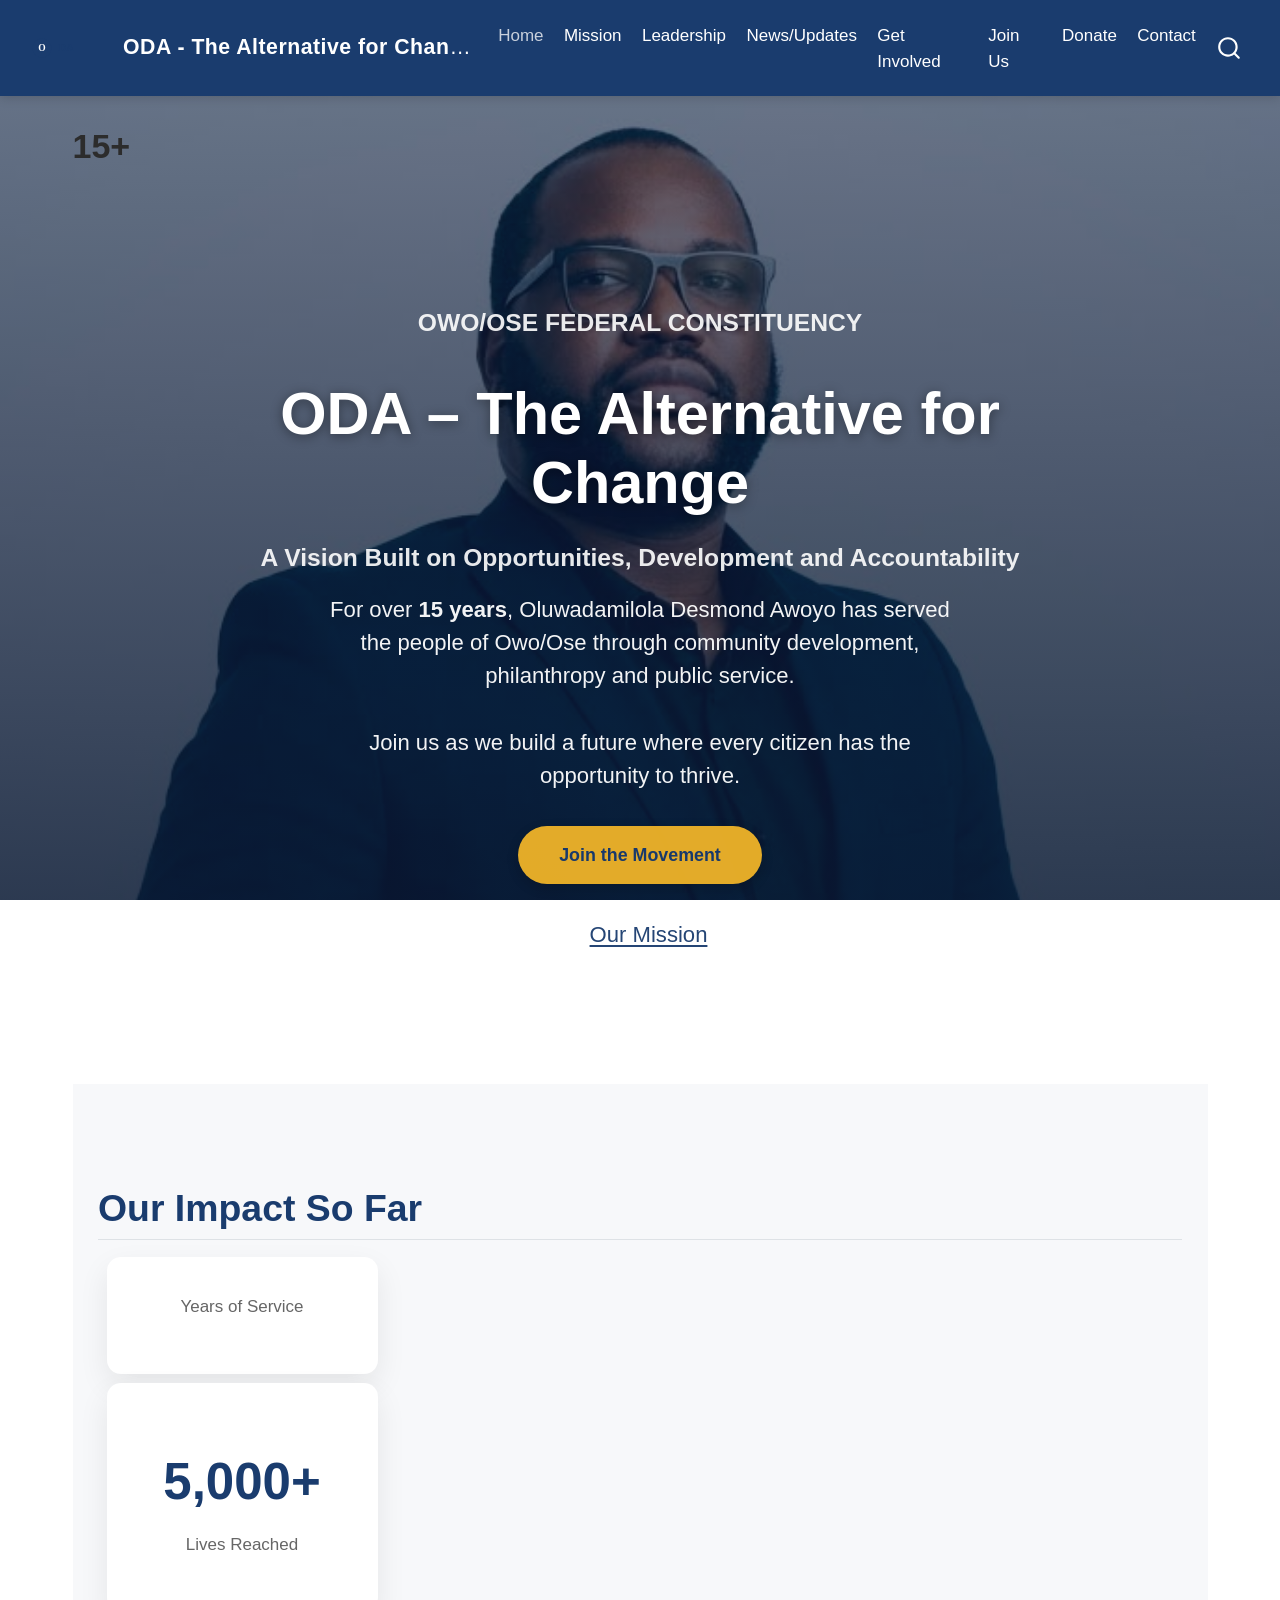
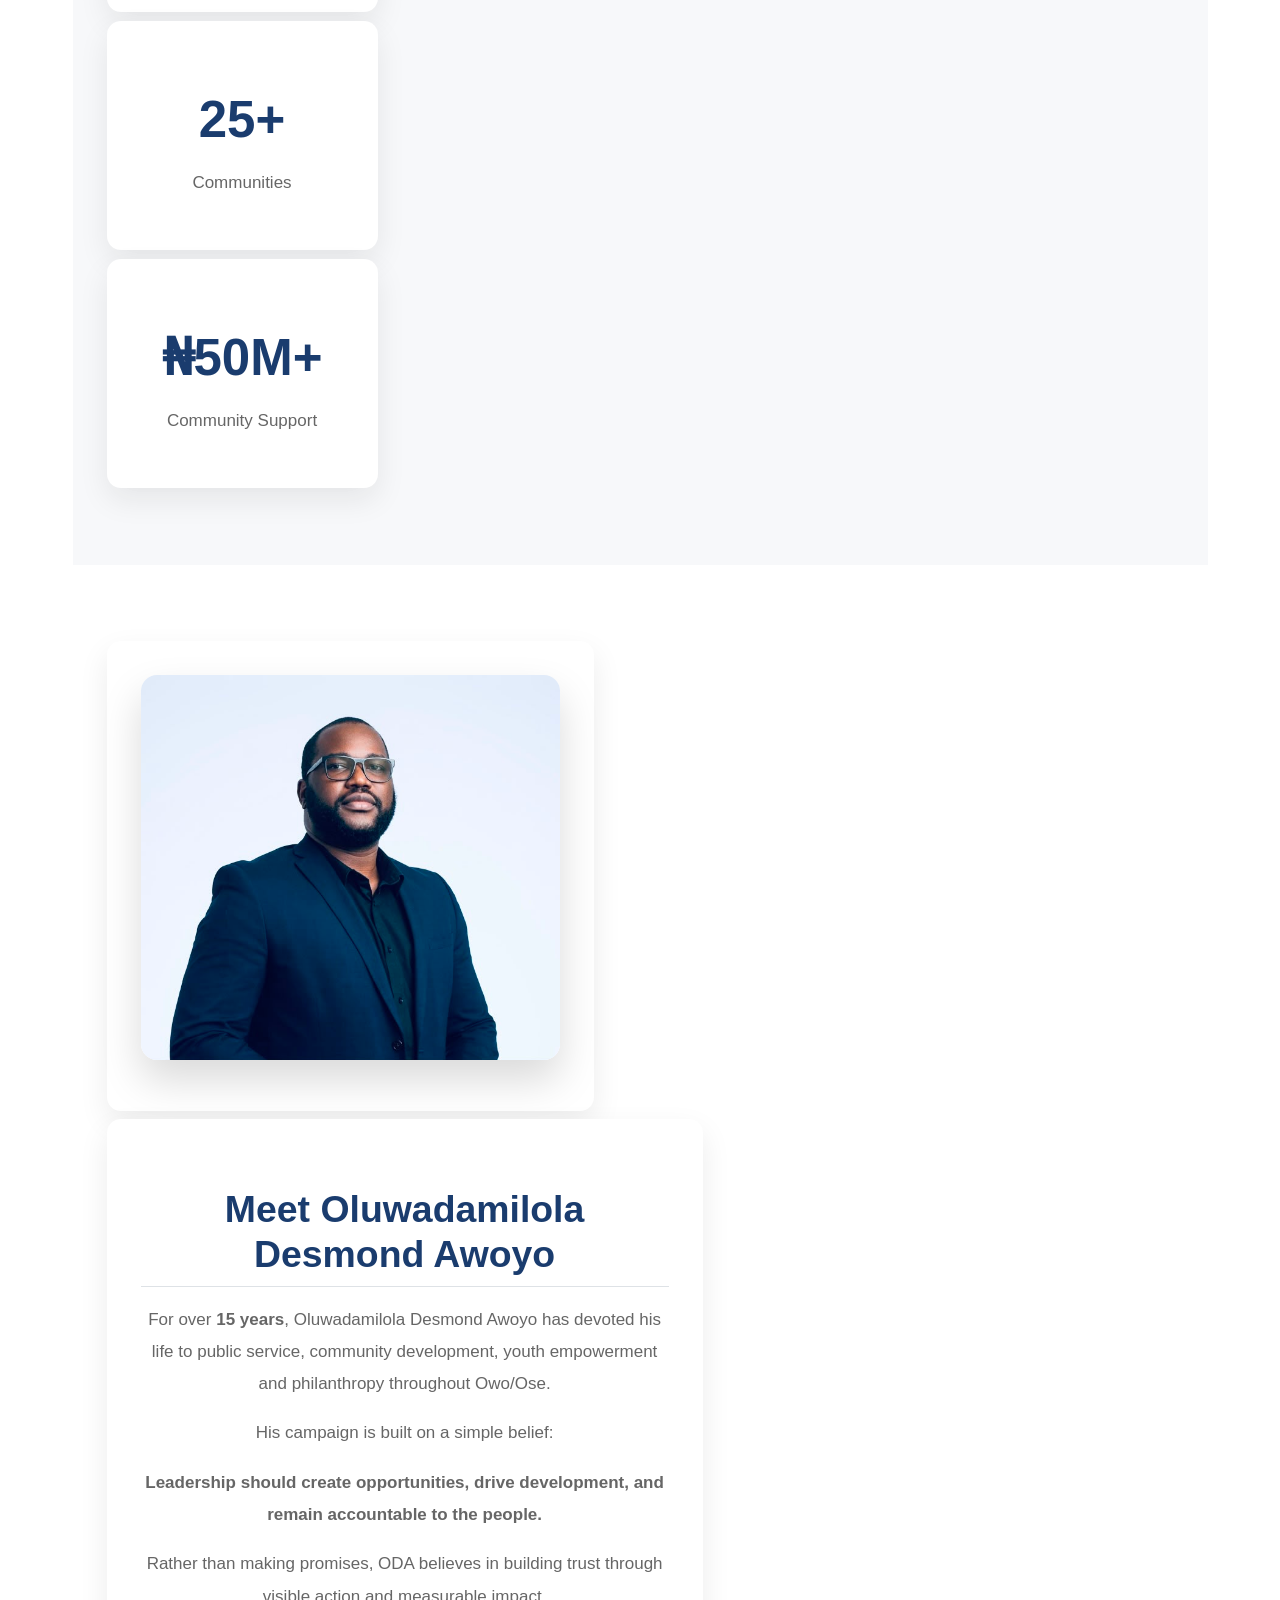
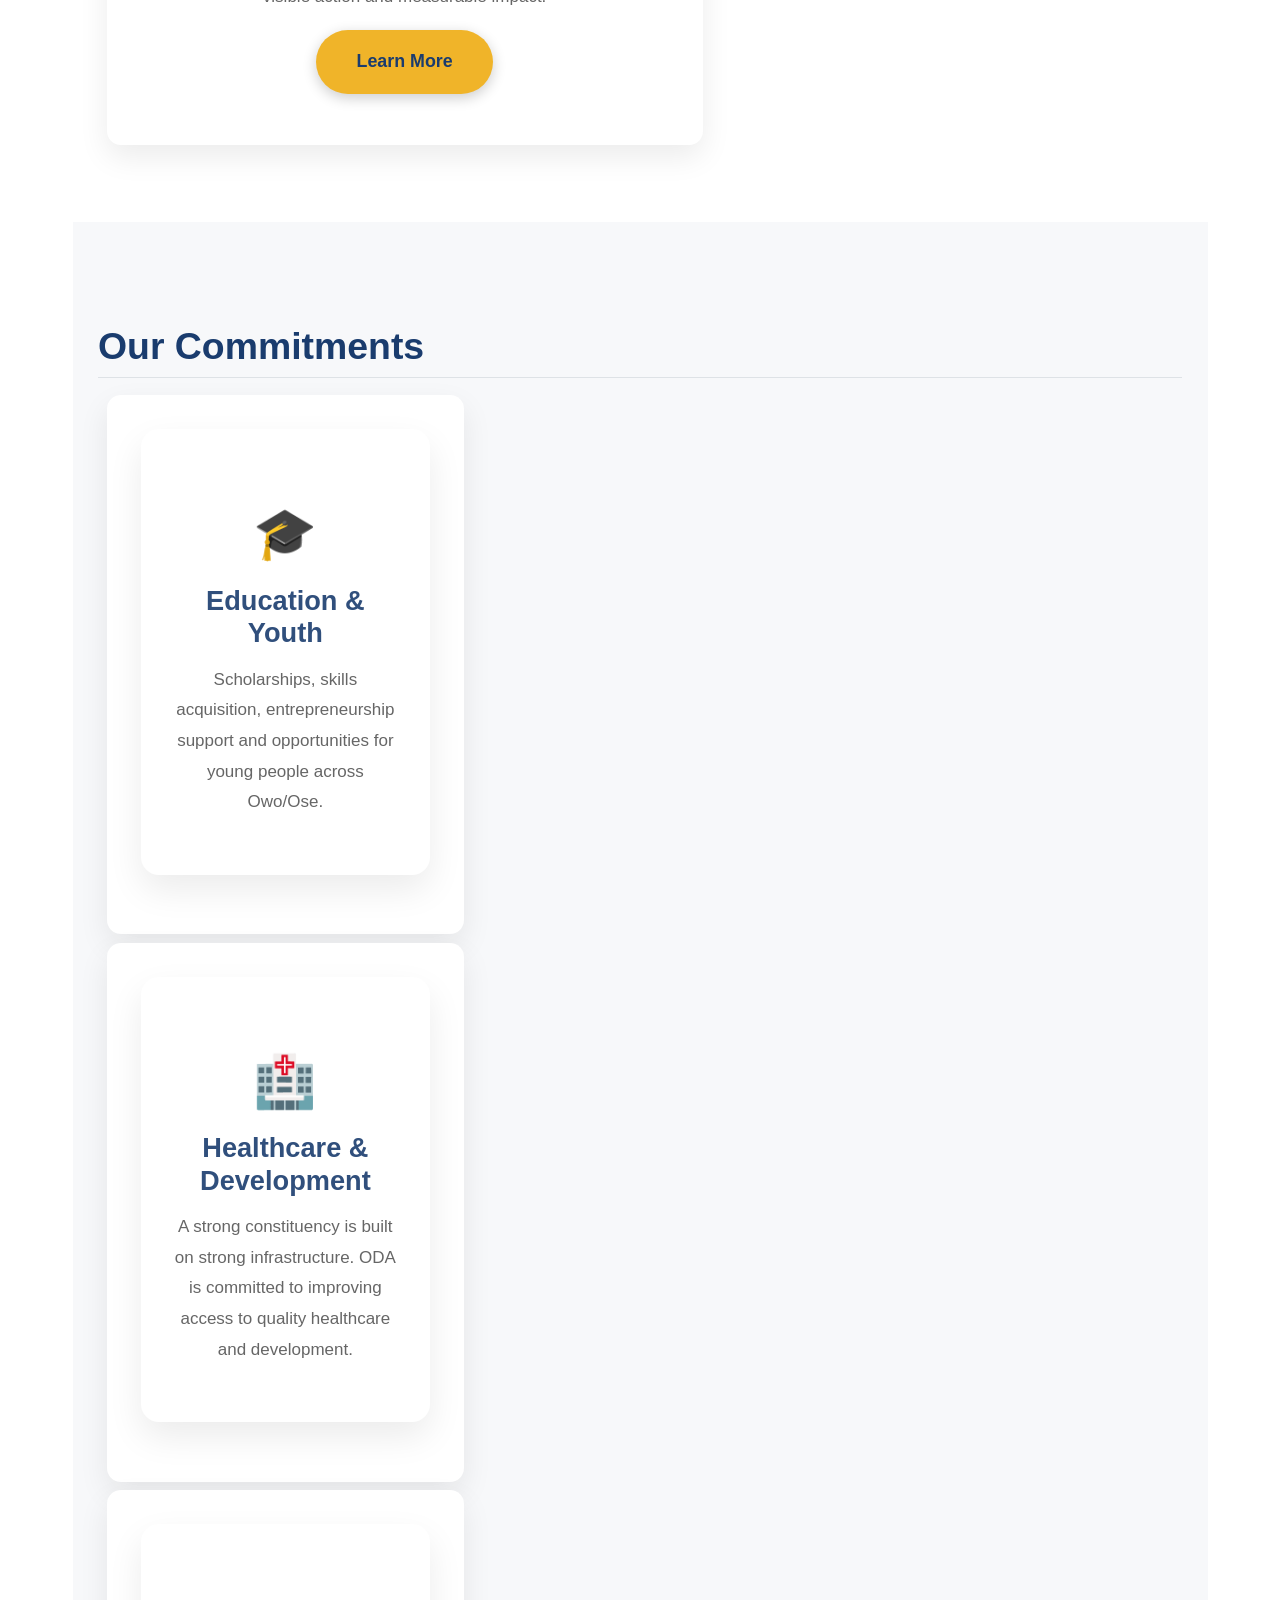
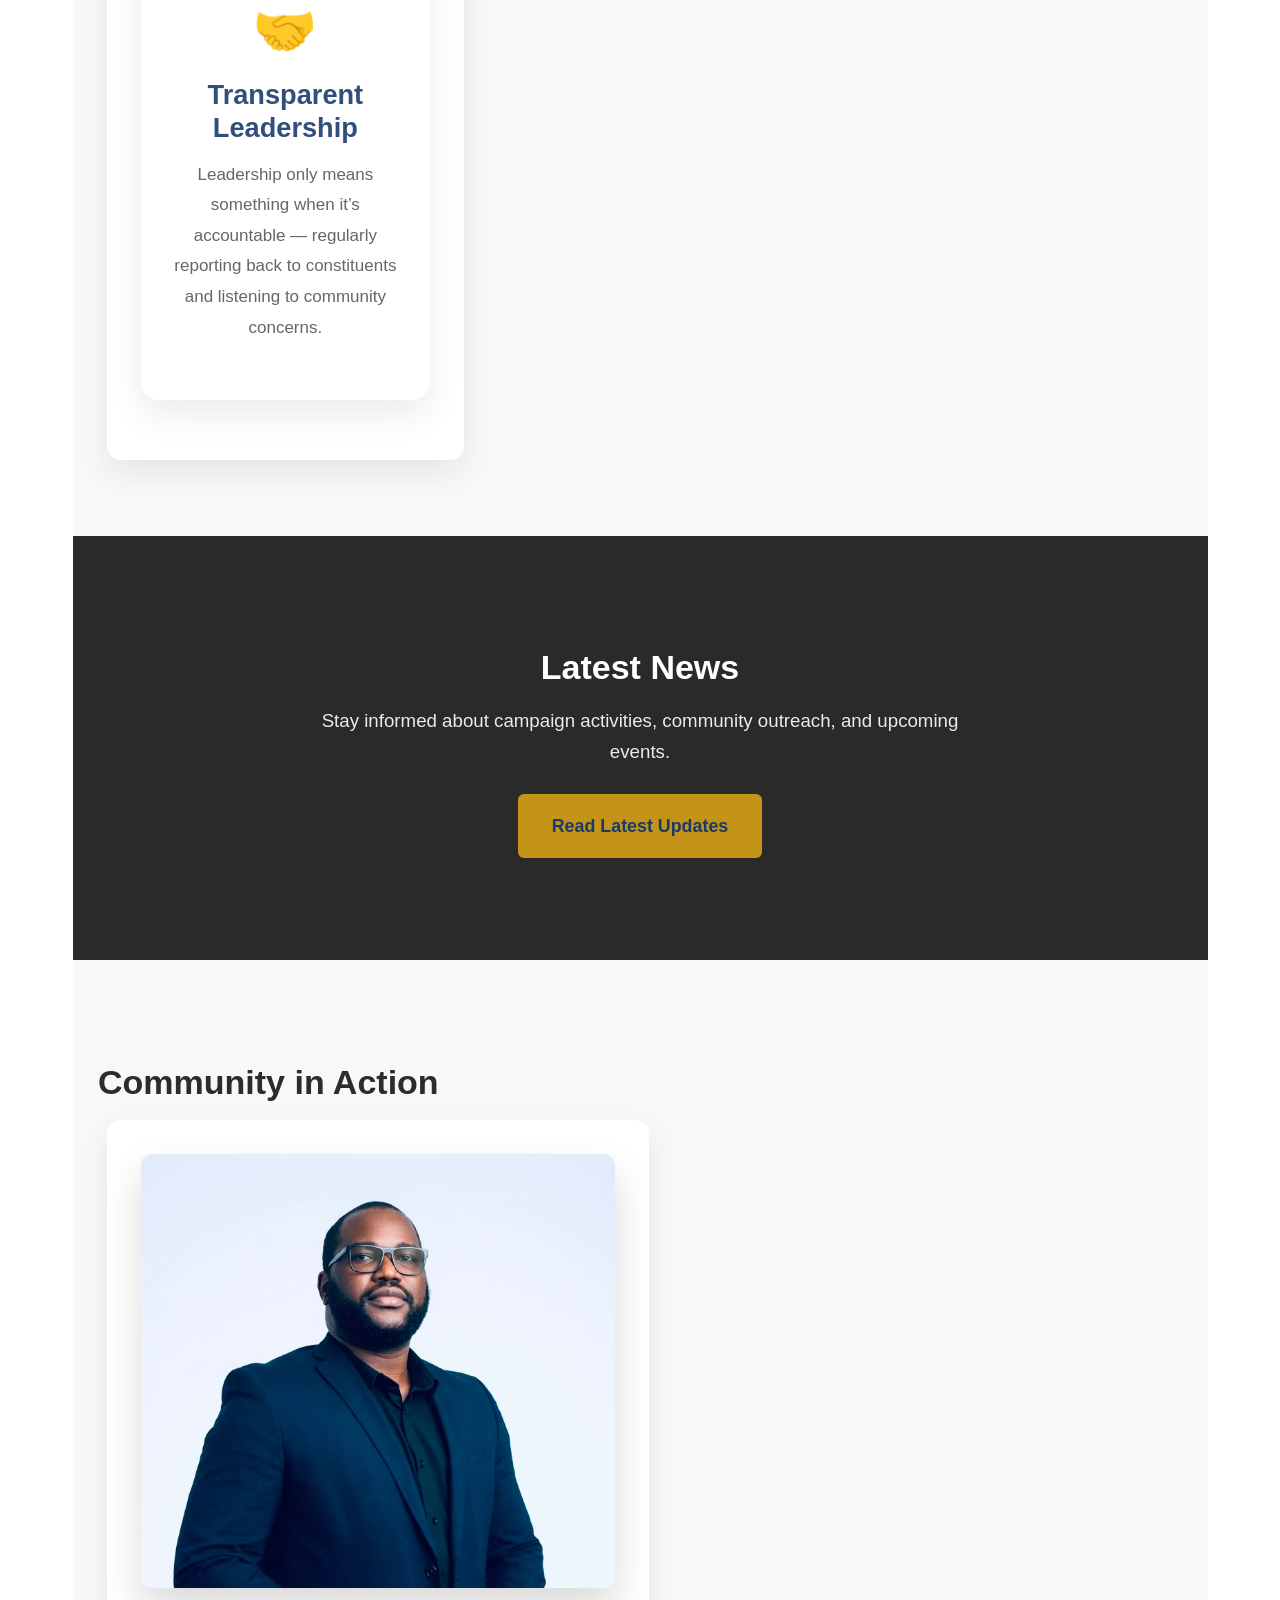
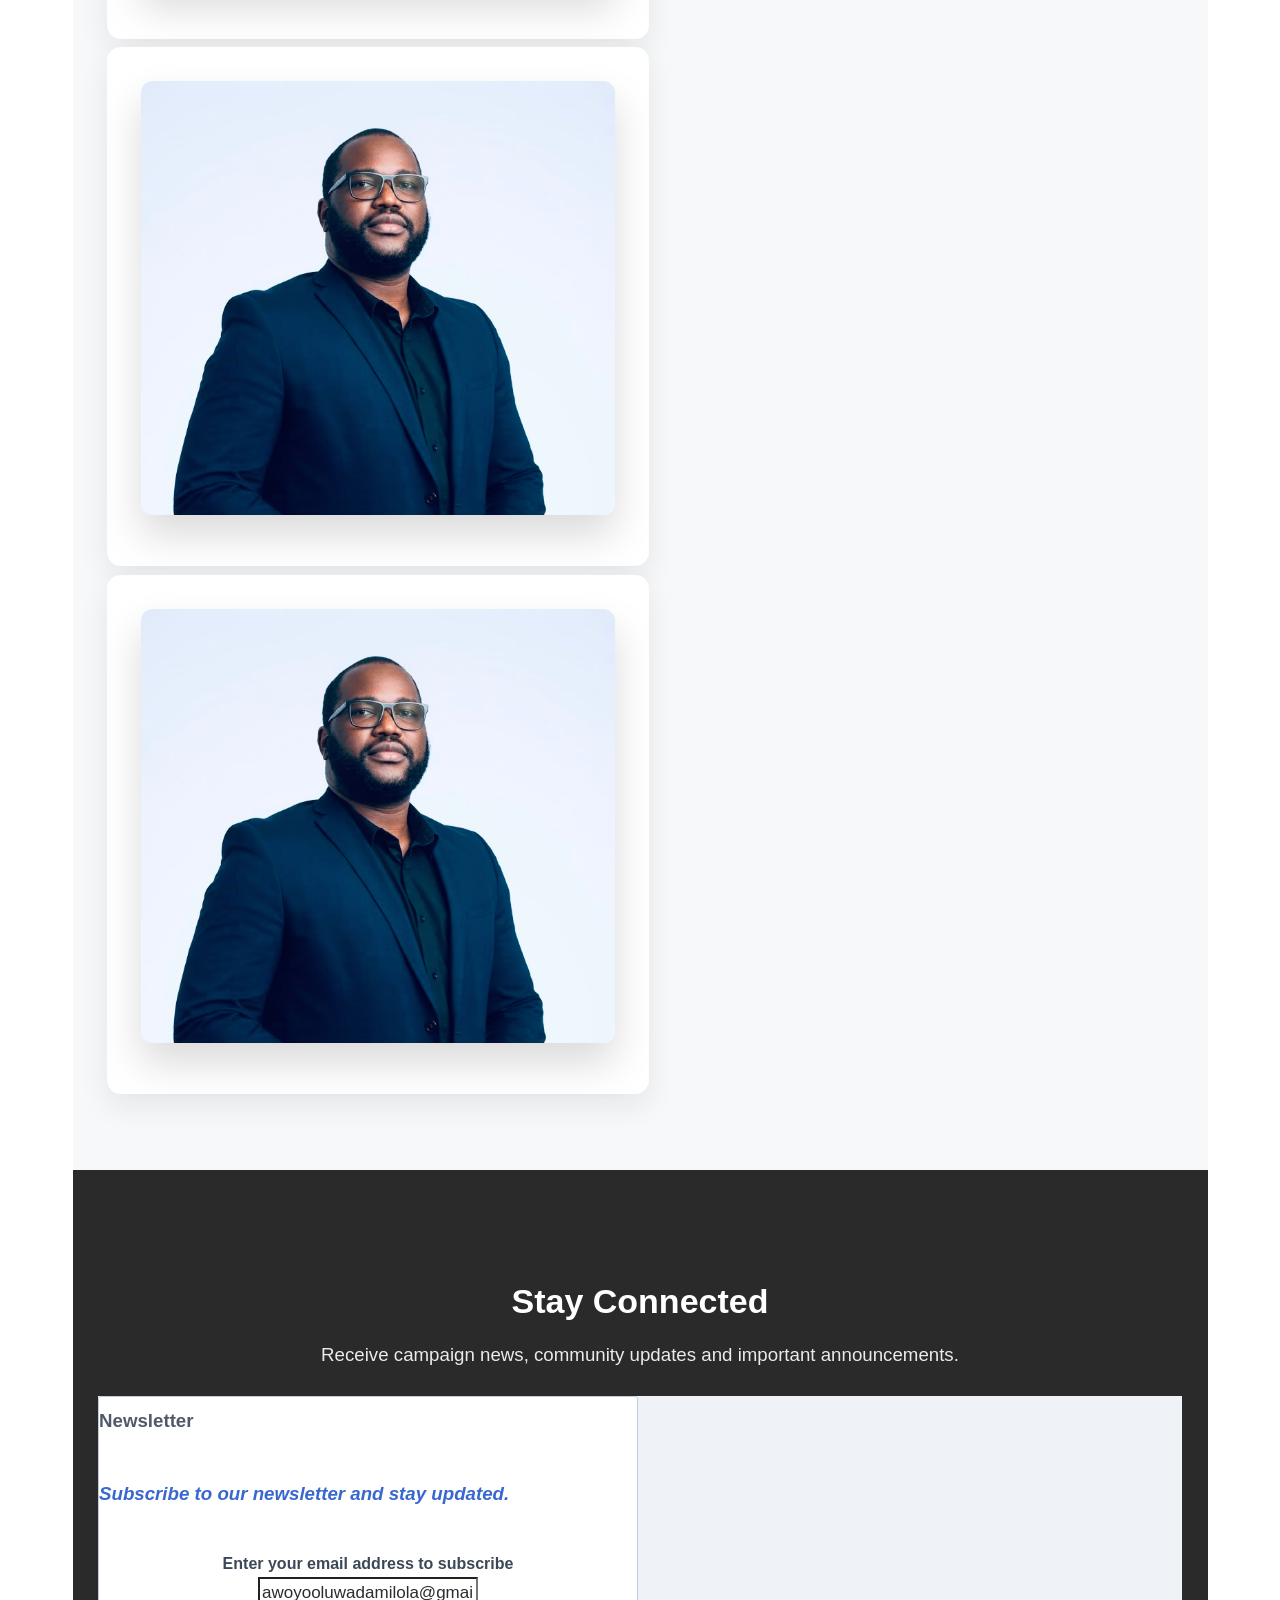
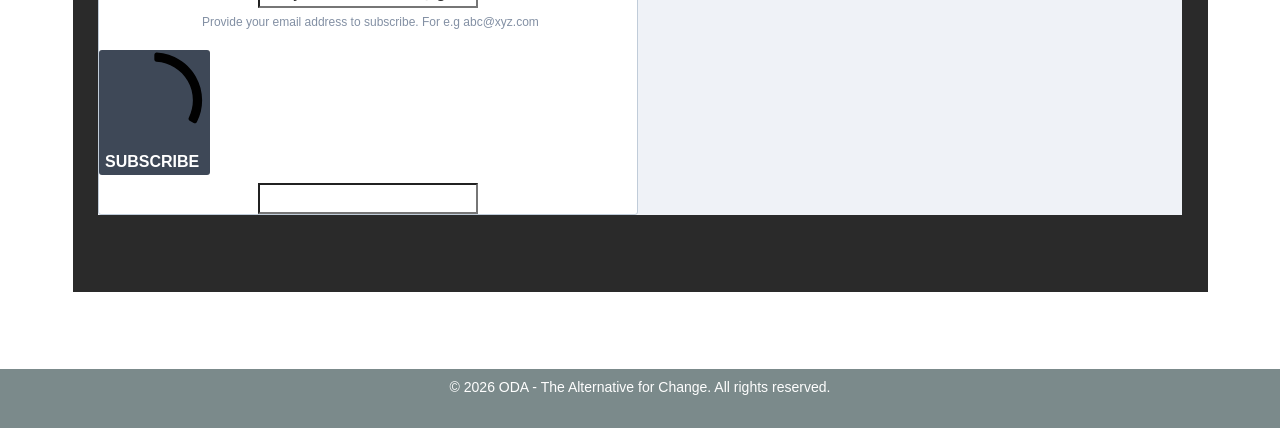
==== docs/index.html @ 10f23da9 "Add full-page background image" ====
<!DOCTYPE html>
<html xmlns="http://www.w3.org/1999/xhtml" lang="en" xml:lang="en"><head>

<meta charset="utf-8">
<meta name="generator" content="quarto-1.10.18">

<meta name="viewport" content="width=device-width, initial-scale=1.0, user-scalable=yes">


<title>ODA - The Alternative for Change</title>
<style>
/* Default styles provided by pandoc.
** See https://pandoc.org/MANUAL.html#variables-for-html for config info.
*/
span.smallcaps{font-variant: small-caps;}
div.columns{display: flex; gap: 1.5em;}
div.column{flex: auto;}
@media screen {
div.columns{gap: min(4vw, 1.5em);}
div.column{overflow-x: auto;}
}
div.hanging-indent{margin-left: 1.5em; text-indent: -1.5em;}
ul.task-list{list-style: none;}
ul.task-list li input[type="checkbox"] {
  width: 0.8em;
  margin: 0 0.8em 0.2em -1em; /* quarto-specific, see https://github.com/quarto-dev/quarto-cli/issues/4556 */ 
  vertical-align: middle;
}
</style>


<script src="site_libs/quarto-nav/quarto-nav.js"></script>
<script src="site_libs/quarto-nav/headroom.min.js"></script>
<script src="site_libs/clipboard/clipboard.min.js"></script>
<script src="site_libs/quarto-search/autocomplete.umd.js"></script>
<script src="site_libs/quarto-search/fuse.min.js"></script>
<script src="site_libs/quarto-search/quarto-search.js"></script>
<meta name="quarto:offset" content="./">
<link href="./images/logo.svg" rel="icon" type="image/svg+xml">
<script src="site_libs/quarto-html/quarto.js" type="module"></script>
<script src="site_libs/quarto-html/tabsets/tabsets.js" type="module"></script>
<script src="site_libs/quarto-html/popper.min.js"></script>
<script src="site_libs/quarto-html/tippy.umd.min.js"></script>
<link href="site_libs/quarto-html/tippy.css" rel="stylesheet">
<link href="site_libs/quarto-html/quarto-syntax-highlighting-64a204ab8560d761af7679ceaba22944.css" rel="stylesheet" id="quarto-text-highlighting-styles">
<script src="site_libs/bootstrap/bootstrap.min.js"></script>
<link href="site_libs/bootstrap/bootstrap-icons.css" rel="stylesheet">
<link href="site_libs/bootstrap/bootstrap-da5ed370941d795108ef28ba16bc10e7.min.css" rel="stylesheet" append-hash="true" id="quarto-bootstrap" data-mode="light">
<script id="quarto-search-options" type="application/json">{
  "location": "navbar",
  "copy-button": false,
  "collapse-after": 3,
  "panel-placement": "end",
  "type": "overlay",
  "limit": 50,
  "keyboard-shortcut": [
    "f",
    "/",
    "s"
  ],
  "show-item-context": false,
  "language": {
    "search-no-results-text": "No results",
    "search-matching-documents-text": "matching documents",
    "search-copy-link-title": "Copy link to search",
    "search-hide-matches-text": "Hide additional matches",
    "search-more-match-text": "more match in this document",
    "search-more-matches-text": "more matches in this document",
    "search-clear-button-title": "Clear",
    "search-text-placeholder": "",
    "search-detached-cancel-button-title": "Cancel",
    "search-submit-button-title": "Submit",
    "search-label": "Search"
  }
}</script>


<link rel="stylesheet" href="styles.css">
</head>

<body class="nav-fixed quarto-light">

<div id="quarto-search-results"></div>
  <header id="quarto-header" class="headroom fixed-top">
    <nav class="navbar navbar-expand-lg " data-bs-theme="dark">
      <div class="navbar-container container-fluid">
      <div class="navbar-brand-container mx-auto">
    <a href="./index.html" class="navbar-brand navbar-brand-logo">
    <img src="./images/logo.svg" alt="" class="navbar-logo light-content">
    <img src="./images/logo.svg" alt="" class="navbar-logo dark-content">
    </a>
    <a class="navbar-brand" href="./index.html">
    <span class="navbar-title">ODA - The Alternative for Change</span>
    </a>
  </div>
            <div id="quarto-search" class="" title="Search"></div>
          <button class="navbar-toggler" type="button" data-bs-toggle="collapse" data-bs-target="#navbarCollapse" aria-controls="navbarCollapse" role="menu" aria-expanded="false" aria-label="Toggle navigation" onclick="if (window.quartoToggleHeadroom) { window.quartoToggleHeadroom(); }">
  <span class="navbar-toggler-icon"></span>
</button>
          <div class="collapse navbar-collapse" id="navbarCollapse">
            <ul class="navbar-nav navbar-nav-scroll me-auto">
  <li class="nav-item">
    <a class="nav-link active" href="./index.html" aria-current="page"> 
<span class="menu-text">Home</span></a>
  </li>  
  <li class="nav-item">
    <a class="nav-link" href="./mission.html"> 
<span class="menu-text">Mission</span></a>
  </li>  
  <li class="nav-item">
    <a class="nav-link" href="./leadership.html"> 
<span class="menu-text">Leadership</span></a>
  </li>  
  <li class="nav-item">
    <a class="nav-link" href="./news.html"> 
<span class="menu-text">News/Updates</span></a>
  </li>  
  <li class="nav-item">
    <a class="nav-link" href="./get-involved.html"> 
<span class="menu-text">Get Involved</span></a>
  </li>  
  <li class="nav-item">
    <a class="nav-link" href="./join.html"> 
<span class="menu-text">Join Us</span></a>
  </li>  
  <li class="nav-item">
    <a class="nav-link" href="./donate.html"> 
<span class="menu-text">Donate</span></a>
  </li>  
  <li class="nav-item">
    <a class="nav-link" href="./contact.html"> 
<span class="menu-text">Contact</span></a>
  </li>  
</ul>
          </div> <!-- /navcollapse -->
            <div class="quarto-navbar-tools">
</div>
      </div> <!-- /container-fluid -->
    </nav>
</header>
<!-- content -->
<div id="quarto-content" class="quarto-container page-columns page-rows-contents page-layout-full page-navbar">
<!-- sidebar -->
<!-- margin-sidebar -->
    
<!-- main -->
<main class="content column-page" id="quarto-document-content"><header id="title-block-header" class="quarto-title-block"><h1 class="title display-7">15+</h1></header>




<div class="page-bg">
<div class="hero-section">
<section id="owoose-federal-constituency" class="level3">
<h3 data-anchor-id="owoose-federal-constituency">OWO/OSE FEDERAL CONSTITUENCY</h3>
</section>
<section id="oda-the-alternative-for-change" class="level1">
<h1>ODA – The Alternative for Change</h1>
<section id="a-vision-built-on-opportunities-development-and-accountability" class="level3">
<h3 data-anchor-id="a-vision-built-on-opportunities-development-and-accountability">A Vision Built on Opportunities, Development and Accountability</h3>
<p>For over <strong>15 years</strong>, Oluwadamilola Desmond Awoyo has served the people of Owo/Ose through community development, philanthropy and public service.</p>
<p>Join us as we build a future where every citizen has the opportunity to thrive.</p>
<p><a href="./join.html" class="btn-primary-custom">Join the Movement</a></p>
<p><a href="./mission.html" class="btn-outline-light ms-3">Our Mission</a></p>
</section>
</section>
</div>
<div class="section-block">
<section id="our-impact-so-far" class="level2">
<h2 data-anchor-id="our-impact-so-far">Our Impact So Far</h2>
</section>
<div class="columns">
<div class="column" style="width:25%;">
<section id="section" class="level1" onclick="document.getElementById('modalYears').style.display='flex'" style="cursor:pointer;">

<p>Years of Service</p>
</section>
</div><div class="column" style="width:25%;">
<section id="section-1" class="level1" onclick="document.getElementById('modalLives').style.display='flex'" style="cursor:pointer;">
<h1>5,000+</h1>
<p>Lives Reached</p>
</section>
</div><div class="column" style="width:25%;">
<section id="section-2" class="level1" onclick="document.getElementById('modalCommunities').style.display='flex'" style="cursor:pointer;">
<h1>25+</h1>
<p>Communities</p>
</section>
</div><div class="column" style="width:25%;">
<section id="m" class="level1" onclick="document.getElementById('modalSupport').style.display='flex'" style="cursor:pointer;">
<h1>₦50M+</h1>
<p>Community Support</p>
</section>
</div>
</div>
</div>
<div class="section-block">
<div class="columns">
<div class="column" style="width:45%;">
<p><img src="images/founder.jpg.jpeg" class="img-fluid" style="width:100%; border-radius:16px;"></p>
</div><div class="column" style="width:55%;">
<section id="meet-oluwadamilola-desmond-awoyo" class="level2">
<h2 data-anchor-id="meet-oluwadamilola-desmond-awoyo">Meet Oluwadamilola Desmond Awoyo</h2>
<p>For over <strong>15 years</strong>, Oluwadamilola Desmond Awoyo has devoted his life to public service, community development, youth empowerment and philanthropy throughout Owo/Ose.</p>
<p>His campaign is built on a simple belief:</p>
<p><strong>Leadership should create opportunities, drive development, and remain accountable to the people.</strong></p>
<p>Rather than making promises, ODA believes in building trust through visible action and measurable impact.</p>
<p><a href="./leadership.html" class="btn-primary-custom">Learn More</a></p>
</section>
</div>
</div>
</div>
<div class="section-block">
<section id="our-commitments" class="level2">
<h2 data-anchor-id="our-commitments">Our Commitments</h2>
</section>
<div class="columns">
<div class="column" style="width:33%;">
<div class="card-custom">
<section id="section-3" class="level1" onclick="document.getElementById('modalEducation').style.display='flex'" style="cursor:pointer;">
<h1>🎓</h1>
<section id="education-youth" class="level3">
<h3 data-anchor-id="education-youth">Education &amp; Youth</h3>
<p>Scholarships, skills acquisition, entrepreneurship support and opportunities for young people across Owo/Ose.</p>
</section>
</section>
</div>
</div><div class="column" style="width:33%;">
<div class="card-custom">
<section id="section-4" class="level1" onclick="document.getElementById('modalHealthcare').style.display='flex'" style="cursor:pointer;">
<h1>🏥</h1>
<section id="healthcare-development" class="level3">
<h3 data-anchor-id="healthcare-development">Healthcare &amp; Development</h3>
<p>A strong constituency is built on strong infrastructure. ODA is committed to improving access to quality healthcare and development.</p>
</section>
</section>
</div>
</div><div class="column" style="width:33%;">
<div class="card-custom">
<section id="section-5" class="level1" onclick="document.getElementById('modalLeadership').style.display='flex'" style="cursor:pointer;">
<h1>🤝</h1>
<section id="transparent-leadership" class="level3">
<h3 data-anchor-id="transparent-leadership">Transparent Leadership</h3>
<p>Leadership only means something when it’s accountable — regularly reporting back to constituents and listening to community concerns.</p>
</section>
</section>
</div>
</div>
</div>
</div>
<section id="latest-news" class="level1 section-dark">
<h1>Latest News</h1>
<p>Stay informed about campaign activities, community outreach, and upcoming events.</p>
<p><a href="./news.html" class="btn-gold">Read Latest Updates</a></p>
</section>
<section id="community-in-action" class="level1 section-block">
<h1>Community in Action</h1>
<div class="columns">
<div class="column">
<p><img src="images/founder.jpg.jpeg" class="img-fluid" style="width:100%; border-radius:12px;"></p>
</div><div class="column">
<p><img src="images/founder.jpg.jpeg" class="img-fluid" style="width:100%; border-radius:12px;"></p>
</div><div class="column">
<p><img src="images/founder.jpg.jpeg" class="img-fluid" style="width:100%; border-radius:12px;"></p>
</div>
</div>
</section>
<section id="stay-connected" class="level1 section-dark">
<h1>Stay Connected</h1>
<p>Receive campaign news, community updates and important announcements.</p>
<style>
  @font-face {
    font-display: block;
    font-family: Roboto;
    src: url(https://assets.brevo.com/font/Roboto/Latin/normal/normal/7529907e9eaf8ebb5220c5f9850e3811.woff2) format("woff2"), url(https://assets.brevo.com/font/Roboto/Latin/normal/normal/25c678feafdc175a70922a116c9be3e7.woff) format("woff")
  }

  @font-face {
    font-display: fallback;
    font-family: Roboto;
    font-weight: 600;
    src: url(https://assets.brevo.com/font/Roboto/Latin/medium/normal/6e9caeeafb1f3491be3e32744bc30440.woff2) format("woff2"), url(https://assets.brevo.com/font/Roboto/Latin/medium/normal/71501f0d8d5aa95960f6475d5487d4c2.woff) format("woff")
  }

  @font-face {
    font-display: fallback;
    font-family: Roboto;
    font-weight: 700;
    src: url(https://assets.brevo.com/font/Roboto/Latin/bold/normal/3ef7cf158f310cf752d5ad08cd0e7e60.woff2) format("woff2"), url(https://assets.brevo.com/font/Roboto/Latin/bold/normal/ece3a1d82f18b60bcce0211725c476aa.woff) format("woff")
  }

  :where(.sib-form-message-panel) {
    display: none;
  }

  :where(.sib-form-message-panel .sib-notification__icon) {
    width: 20px;
    height: 20px;
  }

  #sib-container input:-ms-input-placeholder {
    font-family: Helvetica, sans-serif;
    text-align: left;
    color: #c0ccda;
  }

  #sib-container input::placeholder {
    font-family: Helvetica, sans-serif;
    text-align: left;
    color: #c0ccda;
  }

  #sib-container textarea::placeholder {
    font-family: Helvetica, sans-serif;
    text-align: left;
    color: #c0ccda;
  }

  #sib-container a {
    text-decoration: underline;
    color: #2BB2FC;
  }
</style>
<link rel="stylesheet" href="https://sibforms.com/forms/end-form/build/sib-styles.css">

<div class="sib-form">
  <div class="sib-form" style="text-align: center; background-color: #EFF2F7;">
    <div id="sib-form-container" class="sib-form-container">
      <div id="error-message" class="sib-form-message-panel" style="font-family:Helvetica, sans-serif; font-size:16px; text-align:left; color:#661d1d; background-color:#ffeded; border-color:#ff4949; border-radius:3px; max-width:540px;">
        <div class="sib-form-message-panel__text sib-form-message-panel__text--center">
          <svg viewbox="0 0 512 512" class="sib-icon sib-notification__icon">
            <path d="M256 40c118.621 0 216 96.075 216 216 0 119.291-96.61 216-216 216-119.244 0-216-96.562-216-216 0-119.203 96.602-216 216-216m0-32C119.043 8 8 119.083 8 256c0 136.997 111.043 248 248 248s248-111.003 248-248C504 119.083 392.957 8 256 8zm-11.49 120h22.979c6.823 0 12.274 5.682 11.99 12.5l-7 168c-.268 6.428-5.556 11.5-11.99 11.5h-8.979c-6.433 0-11.722-5.073-11.99-11.5l-7-168c-.283-6.818 5.167-12.5 11.99-12.5zM256 340c-15.464 0-28 12.536-28 28s12.536 28 28 28 28-12.536 28-28-12.536-28-28-28z"></path>
          </svg>
          <span class="sib-form-message-panel__inner-text">Your subscription could not be saved. Please try again.</span>
        </div>
      </div>
      <div></div>
      <div id="success-message" class="sib-form-message-panel" style="font-family:Helvetica, sans-serif; font-size:16px; text-align:left; color:#085229; background-color:#e7faf0; border-color:#13ce66; border-radius:3px; max-width:540px;">
        <div class="sib-form-message-panel__text sib-form-message-panel__text--center">
          <svg viewbox="0 0 512 512" class="sib-icon sib-notification__icon">
            <path d="M256 8C119.033 8 8 119.033 8 256s111.033 248 248 248 248-111.033 248-248S392.967 8 256 8zm0 464c-118.664 0-216-96.055-216-216 0-118.663 96.055-216 216-216 118.664 0 216 96.055 216 216 0 118.663-96.055 216-216 216zm141.63-274.961L217.15 376.071c-4.705 4.667-12.303 4.637-16.97-.068l-85.878-86.572c-4.667-4.705-4.637-12.303.068-16.97l8.52-8.451c4.705-4.667 12.303-4.637 16.97.068l68.976 69.533 163.441-162.13c4.705-4.667 12.303-4.637 16.97.068l8.451 8.52c4.668 4.705 4.637 12.303-.068 16.97z"></path>
          </svg>
          <span class="sib-form-message-panel__inner-text">You have successfully subscribed to ODA's newsletter. We'll keep you updated with campaign news, events and community programs.</span>
        </div>
      </div>
      <div></div>
      <div id="sib-container" class="sib-container--large sib-container--vertical" style="max-width:540px; text-align:center; background-color:rgba(255,255,255,1); border-width:1px; border-style:solid; border-color:#C0CCD9; border-radius:3px; direction:ltr">
        <form id="sib-form" method="POST" action="https://2828b8f1.sibforms.com/serve/[base64]" data-type="subscription">
          <div style="padding: 8px 0;">
            <div class="sib-form-block" style="font-family:Comic Sans MS, sans-serif; font-size:32px; font-weight:700; text-align:left; color:#3C4858; background-color:transparent;">
              <p>Newsletter</p>
            </div>
          </div>

          <div style="padding: 8px 0;">
            <div class="sib-form-block" style="font-family:Helvetica, sans-serif; font-size:16px; font-weight:700; font-style:italic; text-align:left; color:#2358ca; background-color:transparent;">
              <div class="sib-text-form-block">
                <p>Subscribe to our newsletter and stay updated.</p>
              </div>
            </div>
          </div>

          <div style="padding: 8px 0;">
            <div class="sib-input sib-form-block">
              <div class="form__entry entry_block">
                <div class="form__label-row">
                  <label class="entry__label" style="font-weight: 700; text-align: left; font-family:Helvetica, sans-serif; font-size:16px; color:#3c4858;" for="EMAIL" data-required="*">Enter your email address to subscribe</label>
                  <div class="entry__field">
                    <input class="input" type="text" id="EMAIL" name="EMAIL" autocomplete="off" value="" placeholder="awoyooluwadamilola@gmail.com" data-required="true" required="">
                  </div>
                </div>
                <label class="entry__error entry__error--primary" style="font-family:Helvetica, sans-serif; font-size:16px; text-align:left; color:#661d1d; background-color:#ffeded; border-color:#ff4949; border-radius:3px;"></label>
                <label class="entry__specification" style="font-family:Helvetica, sans-serif; font-size:12px; text-align:left; color:#8390A4;">Provide your email address to subscribe. For e.g abc@xyz.com</label>
              </div>
            </div>
          </div>

          <div style="padding: 8px 0;">
            <div class="sib-form-block" style="text-align: left">
              <button class="sib-form-block__button sib-form-block__button-with-loader" style="font-family:Helvetica, sans-serif; font-size:16px; font-weight:700; text-align:left; color:#FFFFFF; background-color:#3E4857; border-width:0px; border-radius:3px;" form="sib-form" type="submit">
                <svg class="icon clickable__icon progress-indicator__icon sib-hide-loader-icon" viewbox="0 0 512 512">
                  <path d="M460.116 373.846l-20.823-12.022c-5.541-3.199-7.54-10.159-4.663-15.874 30.137-59.886 28.343-131.652-5.386-189.946-33.641-58.394-94.896-95.833-161.827-99.676C261.028 55.961 256 50.751 256 44.352V20.309c0-6.904 5.808-12.337 12.703-11.982 83.556 4.306 160.163 50.864 202.11 123.677 42.063 72.696 44.079 162.316 6.031 236.832-3.14 6.148-10.75 8.461-16.728 5.01z"></path>
                </svg>
                SUBSCRIBE
              </button>
            </div>
          </div>

          <input type="text" name="email_address_check" value="" class="input--hidden">
          <input type="hidden" name="locale" value="en">
        </form>
      </div>
    </div>
  </div>
</div>

<script>
  window.REQUIRED_CODE_ERROR_MESSAGE = 'Please choose a country code';
  window.LOCALE = 'en';
  window.EMAIL_INVALID_MESSAGE = window.SMS_INVALID_MESSAGE = "The information provided is invalid. Please review the field format and try again.";
  window.REQUIRED_ERROR_MESSAGE = "This field cannot be left blank. ";
  window.GENERIC_INVALID_MESSAGE = "The information provided is invalid. Please review the field format and try again.";
  window.INVALID_NUMBER = "The information provided is invalid. Please review the field format and try again.";
  window.INVALID_DATE = "Please enter a valid date";
  window.REQUIRED_MULTISELECT_MESSAGE = 'Please select at least 1 option';
  window.translation = {
    common: {
      selectedList: '{quantity} list selected',
      selectedLists: '{quantity} lists selected',
      selectedOption: '{quantity} selected',
      selectedOptions: '{quantity} selected',
    }
  };
  var AUTOHIDE = Boolean(0);
</script>
<script defer="" src="https://sibforms.com/forms/end-form/build/main.js"></script>
</section>
<style>
.custom-modal {
  display: none;
  position: fixed;
  top: 0; left: 0;
  width: 100%; height: 100%;
  background: rgba(0,0,0,0.6);
  z-index: 9999;
  align-items: center;
  justify-content: center;
}
.custom-modal-box {
  background: white;
  max-width: 500px;
  width: 90%;
  border-radius: 12px;
  padding: 1.5rem;
  position: relative;
  max-height: 85vh;
  overflow-y: auto;
}
.custom-modal-close {
  position: absolute;
  top: 10px;
  right: 15px;
  font-size: 1.8rem;
  cursor: pointer;
  color: #333;
  background: none;
  border: none;
  line-height: 1;
}
.custom-modal-box img {
  width: 100%;
  border-radius: 10px;
  margin-bottom: 1rem;
}
</style>

<div class="custom-modal" id="modalYears" onclick="if(event.target===this) this.style.display='none'">
  <div class="custom-modal-box">
    <button class="custom-modal-close" onclick="document.getElementById('modalYears').style.display='none'">×</button>
    <h5>15+ Years of Service</h5>
    <img src="images/founder.jpg.jpeg">
    <p>For over 15 years, Oluwadamilola Desmond Awoyo has been actively involved in community development across Owo/Ose — from grassroots outreach to youth mentorship programs, building trust one community at a time.</p>
  </div>
</div>

<div class="custom-modal" id="modalLives" onclick="if(event.target===this) this.style.display='none'">
  <div class="custom-modal-box">
    <button class="custom-modal-close" onclick="document.getElementById('modalLives').style.display='none'">×</button>
    <h5>5,000+ Lives Reached</h5>
    <img src="images/founder.jpg.jpeg">
    <p>Through scholarship programs, healthcare outreach, and community empowerment initiatives, over 5,000 individuals across Owo/Ose have directly benefited from ODA's ongoing efforts.</p>
  </div>
</div>

<div class="custom-modal" id="modalCommunities" onclick="if(event.target===this) this.style.display='none'">
  <div class="custom-modal-box">
    <button class="custom-modal-close" onclick="document.getElementById('modalCommunities').style.display='none'">×</button>
    <h5>25+ Communities</h5>
    <img src="images/founder.jpg.jpeg">
    <p>Development projects and community programs have reached over 25 towns and communities throughout Owo/Ose Federal Constituency.</p>
  </div>
</div>

<div class="custom-modal" id="modalSupport" onclick="if(event.target===this) this.style.display='none'">
  <div class="custom-modal-box">
    <button class="custom-modal-close" onclick="document.getElementById('modalSupport').style.display='none'">×</button>
    <h5>₦50M+ Community Support</h5>
    <img src="images/founder.jpg.jpeg">
    <p>Over ₦50 million has been invested directly into community projects, scholarships, healthcare support, and infrastructure improvements.</p>
  </div>
</div>

<div class="custom-modal" id="modalEducation" onclick="if(event.target===this) this.style.display='none'">
  <div class="custom-modal-box">
    <button class="custom-modal-close" onclick="document.getElementById('modalEducation').style.display='none'">×</button>
    <h5>Education &amp; Youth</h5>
    <img src="images/founder.jpg.jpeg">
    <p>ODA is committed to expanding scholarship opportunities, funding skills acquisition programs, and supporting youth entrepreneurship across Owo/Ose.</p>
  </div>
</div>

<div class="custom-modal" id="modalHealthcare" onclick="if(event.target===this) this.style.display='none'">
  <div class="custom-modal-box">
    <button class="custom-modal-close" onclick="document.getElementById('modalHealthcare').style.display='none'">×</button>
    <h5>Healthcare &amp; Development</h5>
    <img src="images/founder.jpg.jpeg">
    <p>A strong constituency is built on strong infrastructure. ODA is committed to improving access to quality healthcare through equipped clinics and regular medical outreach, upgrading roads to connect communities, ensuring reliable clean water supply, and renovating schools so every child has a safe place to learn.</p>
  </div>
</div>

<div class="custom-modal" id="modalLeadership" onclick="if(event.target===this) this.style.display='none'">
  <div class="custom-modal-box">
    <button class="custom-modal-close" onclick="document.getElementById('modalLeadership').style.display='none'">×</button>
    <h5>Transparent Leadership</h5>
    <img src="images/founder.jpg.jpeg">
    <p>Leadership only means something when it's accountable. ODA is committed to open, honest representation — regularly reporting back to constituents, listening to community concerns, and making decisions that reflect the people's priorities, not just the party's.</p>
  </div>
</div>
</div>



</main> <!-- /main -->
<script id="quarto-html-after-body" type="application/javascript">
  window.document.addEventListener("DOMContentLoaded", function (event) {
    const isCodeAnnotation = (el) => {
      for (const clz of el.classList) {
        if (clz.startsWith('code-annotation-')) {                     
          return true;
        }
      }
      return false;
    }
    const onCopySuccess = function(e) {
      // button target
      const button = e.trigger;
      // don't keep focus
      button.blur();
      // flash "checked"
      button.classList.add('code-copy-button-checked');
      var currentTitle = button.getAttribute("title");
      button.setAttribute("title", "Copied!");
      let tooltip;
      if (window.bootstrap) {
        button.setAttribute("data-bs-toggle", "tooltip");
        button.setAttribute("data-bs-placement", "left");
        button.setAttribute("data-bs-title", "Copied!");
        tooltip = new bootstrap.Tooltip(button, 
          { trigger: "manual", 
            customClass: "code-copy-button-tooltip",
            offset: [0, -8]});
        tooltip.show();    
      }
      setTimeout(function() {
        if (tooltip) {
          tooltip.hide();
          button.removeAttribute("data-bs-title");
          button.removeAttribute("data-bs-toggle");
          button.removeAttribute("data-bs-placement");
        }
        button.setAttribute("title", currentTitle);
        button.classList.remove('code-copy-button-checked');
      }, 1000);
      // clear code selection
      e.clearSelection();
    }
    const getTextToCopy = function(trigger) {
      const outerScaffold = trigger.parentElement.cloneNode(true);
      const codeEl = outerScaffold.querySelector('code');
      for (const childEl of codeEl.children) {
        if (isCodeAnnotation(childEl)) {
          childEl.remove();
        }
      }
      return codeEl.innerText;
    }
    const clipboard = new window.ClipboardJS('.code-copy-button:not([data-in-quarto-modal])', {
      text: getTextToCopy
    });
    clipboard.on('success', onCopySuccess);
    if (window.document.getElementById('quarto-embedded-source-code-modal')) {
      const clipboardModal = new window.ClipboardJS('.code-copy-button[data-in-quarto-modal]', {
        text: getTextToCopy,
        container: window.document.getElementById('quarto-embedded-source-code-modal')
      });
      clipboardModal.on('success', onCopySuccess);
    }
      var localhostRegex = new RegExp(/^(?:http|https):\/\/localhost\:?[0-9]*\//);
      var mailtoRegex = new RegExp(/^mailto:/);
        var filterRegex = new RegExp('/' + window.location.host + '/');
      var isInternal = (href) => {
          return filterRegex.test(href) || localhostRegex.test(href) || mailtoRegex.test(href);
      }
      // Inspect non-navigation links and adorn them if external
     var links = window.document.querySelectorAll('a[href]:not(.nav-link):not(.navbar-brand):not(.toc-action):not(.sidebar-link):not(.sidebar-item-toggle):not(.pagination-link):not(.no-external):not([aria-hidden]):not(.dropdown-item):not(.quarto-navigation-tool):not(.about-link)');
      for (var i=0; i<links.length; i++) {
        const link = links[i];
        if (!isInternal(link.href)) {
          // undo the damage that might have been done by quarto-nav.js in the case of
          // links that we want to consider external
          if (link.dataset.originalHref !== undefined) {
            link.href = link.dataset.originalHref;
          }
        }
      }
    function tippyHover(el, contentFn, onTriggerFn, onUntriggerFn) {
      const config = {
        allowHTML: true,
        maxWidth: 500,
        delay: 100,
        arrow: false,
        appendTo: function(el) {
            return el.parentElement;
        },
        interactive: true,
        interactiveBorder: 10,
        theme: 'quarto',
        placement: 'bottom-start',
      };
      if (contentFn) {
        config.content = contentFn;
      }
      if (onTriggerFn) {
        config.onTrigger = onTriggerFn;
      }
      if (onUntriggerFn) {
        config.onUntrigger = onUntriggerFn;
      }
      window.tippy(el, config); 
    }
    const noterefs = window.document.querySelectorAll('a[role="doc-noteref"]');
    for (var i=0; i<noterefs.length; i++) {
      const ref = noterefs[i];
      tippyHover(ref, function() {
        // use id or data attribute instead here
        let href = ref.getAttribute('data-footnote-href') || ref.getAttribute('href');
        try { href = new URL(href).hash; } catch {}
        const id = href.replace(/^#\/?/, "");
        const note = window.document.getElementById(id);
        if (note) {
          return note.innerHTML;
        } else {
          return "";
        }
      });
    }
    const xrefs = window.document.querySelectorAll('a.quarto-xref');
    const processXRef = (id, note) => {
      // Strip column container classes
      const stripColumnClz = (el) => {
        el.classList.remove("page-full", "page-columns");
        if (el.children) {
          for (const child of el.children) {
            stripColumnClz(child);
          }
        }
      }
      stripColumnClz(note)
      if (id === null || id.startsWith('sec-')) {
        // Special case sections, only their first couple elements
        const container = document.createElement("div");
        if (note.children && note.children.length > 2) {
          container.appendChild(note.children[0].cloneNode(true));
          for (let i = 1; i < note.children.length; i++) {
            const child = note.children[i];
            if (child.tagName === "P" && child.innerText === "") {
              continue;
            } else {
              container.appendChild(child.cloneNode(true));
              break;
            }
          }
          if (window.Quarto?.typesetMath) {
            window.Quarto.typesetMath(container);
          }
          return container.innerHTML
        } else {
          if (window.Quarto?.typesetMath) {
            window.Quarto.typesetMath(note);
          }
          return note.innerHTML;
        }
      } else {
        // Remove any anchor links if they are present
        const anchorLink = note.querySelector('a.anchorjs-link');
        if (anchorLink) {
          anchorLink.remove();
        }
        if (window.Quarto?.typesetMath) {
          window.Quarto.typesetMath(note);
        }
        if (note.classList.contains("callout")) {
          return note.outerHTML;
        } else {
          return note.innerHTML;
        }
      }
    }
    for (var i=0; i<xrefs.length; i++) {
      const xref = xrefs[i];
      tippyHover(xref, undefined, function(instance) {
        instance.disable();
        let url = xref.getAttribute('href');
        let hash = undefined; 
        if (url.startsWith('#')) {
          hash = url;
        } else {
          try { hash = new URL(url).hash; } catch {}
        }
        if (hash) {
          const id = hash.replace(/^#\/?/, "");
          const note = window.document.getElementById(id);
          if (note !== null) {
            try {
              const html = processXRef(id, note.cloneNode(true));
              instance.setContent(html);
            } finally {
              instance.enable();
              instance.show();
            }
          } else {
            // See if we can fetch this
            fetch(url.split('#')[0])
            .then(res => res.text())
            .then(html => {
              const parser = new DOMParser();
              const htmlDoc = parser.parseFromString(html, "text/html");
              const note = htmlDoc.getElementById(id);
              if (note !== null) {
                const html = processXRef(id, note);
                instance.setContent(html);
              } 
            }).finally(() => {
              instance.enable();
              instance.show();
            });
          }
        } else {
          // See if we can fetch a full url (with no hash to target)
          // This is a special case and we should probably do some content thinning / targeting
          fetch(url)
          .then(res => res.text())
          .then(html => {
            const parser = new DOMParser();
            const htmlDoc = parser.parseFromString(html, "text/html");
            const note = htmlDoc.querySelector('main.content');
            if (note !== null) {
              // This should only happen for chapter cross references
              // (since there is no id in the URL)
              // remove the first header
              if (note.children.length > 0 && note.children[0].tagName === "HEADER") {
                note.children[0].remove();
              }
              const html = processXRef(null, note);
              instance.setContent(html);
            } 
          }).finally(() => {
            instance.enable();
            instance.show();
          });
        }
      }, function(instance) {
      });
    }
        let selectedAnnoteEl;
        const selectorForAnnotation = ( cell, annotation) => {
          let cellAttr = 'data-code-cell="' + cell + '"';
          let lineAttr = 'data-code-annotation="' +  annotation + '"';
          const selector = 'span[' + cellAttr + '][' + lineAttr + ']';
          return selector;
        }
        const selectCodeLines = (annoteEl) => {
          const doc = window.document;
          const targetCell = annoteEl.getAttribute("data-target-cell");
          const targetAnnotation = annoteEl.getAttribute("data-target-annotation");
          const annoteSpan = window.document.querySelector(selectorForAnnotation(targetCell, targetAnnotation));
          const lines = annoteSpan.getAttribute("data-code-lines").split(",");
          const lineIds = lines.map((line) => {
            return targetCell + "-" + line;
          })
          let top = null;
          let height = null;
          let parent = null;
          if (lineIds.length > 0) {
              //compute the position of the single el (top and bottom and make a div)
              const el = window.document.getElementById(lineIds[0]);
              top = el.offsetTop;
              height = el.offsetHeight;
              parent = el.parentElement.parentElement;
            if (lineIds.length > 1) {
              const lastEl = window.document.getElementById(lineIds[lineIds.length - 1]);
              const bottom = lastEl.offsetTop + lastEl.offsetHeight;
              height = bottom - top;
            }
            if (top !== null && height !== null && parent !== null) {
              // cook up a div (if necessary) and position it 
              let div = window.document.getElementById("code-annotation-line-highlight");
              if (div === null) {
                div = window.document.createElement("div");
                div.setAttribute("id", "code-annotation-line-highlight");
                div.style.position = 'absolute';
                parent.appendChild(div);
              }
              div.style.top = top - 2 + "px";
              div.style.height = height + 4 + "px";
              div.style.left = 0;
              let gutterDiv = window.document.getElementById("code-annotation-line-highlight-gutter");
              if (gutterDiv === null) {
                gutterDiv = window.document.createElement("div");
                gutterDiv.setAttribute("id", "code-annotation-line-highlight-gutter");
                gutterDiv.style.position = 'absolute';
                const codeCell = window.document.getElementById(targetCell);
                const gutter = codeCell.querySelector('.code-annotation-gutter');
                gutter.appendChild(gutterDiv);
              }
              gutterDiv.style.top = top - 2 + "px";
              gutterDiv.style.height = height + 4 + "px";
            }
            selectedAnnoteEl = annoteEl;
          }
        };
        const unselectCodeLines = () => {
          const elementsIds = ["code-annotation-line-highlight", "code-annotation-line-highlight-gutter"];
          elementsIds.forEach((elId) => {
            const div = window.document.getElementById(elId);
            if (div) {
              div.remove();
            }
          });
          selectedAnnoteEl = undefined;
        };
          // Handle positioning of the toggle
      window.addEventListener(
        "resize",
        throttle(() => {
          elRect = undefined;
          if (selectedAnnoteEl) {
            selectCodeLines(selectedAnnoteEl);
          }
        }, 10)
      );
      function throttle(fn, ms) {
      let throttle = false;
      let timer;
        return (...args) => {
          if(!throttle) { // first call gets through
              fn.apply(this, args);
              throttle = true;
          } else { // all the others get throttled
              if(timer) clearTimeout(timer); // cancel #2
              timer = setTimeout(() => {
                fn.apply(this, args);
                timer = throttle = false;
              }, ms);
          }
        };
      }
        // Attach click handler to the DT
        const annoteDls = window.document.querySelectorAll('dt[data-target-cell]');
        for (const annoteDlNode of annoteDls) {
          annoteDlNode.addEventListener('click', (event) => {
            const clickedEl = event.target;
            if (clickedEl !== selectedAnnoteEl) {
              unselectCodeLines();
              const activeEl = window.document.querySelector('dt[data-target-cell].code-annotation-active');
              if (activeEl) {
                activeEl.classList.remove('code-annotation-active');
              }
              selectCodeLines(clickedEl);
              clickedEl.classList.add('code-annotation-active');
            } else {
              // Unselect the line
              unselectCodeLines();
              clickedEl.classList.remove('code-annotation-active');
            }
          });
        }
    const findCites = (el) => {
      const parentEl = el.parentElement;
      if (parentEl) {
        const cites = parentEl.dataset.cites;
        if (cites) {
          return {
            el,
            cites: cites.split(' ')
          };
        } else {
          return findCites(el.parentElement)
        }
      } else {
        return undefined;
      }
    };
    var bibliorefs = window.document.querySelectorAll('a[role="doc-biblioref"]');
    for (var i=0; i<bibliorefs.length; i++) {
      const ref = bibliorefs[i];
      const citeInfo = findCites(ref);
      if (citeInfo) {
        tippyHover(citeInfo.el, function() {
          var popup = window.document.createElement('div');
          citeInfo.cites.forEach(function(cite) {
            var citeDiv = window.document.createElement('div');
            citeDiv.classList.add('hanging-indent');
            citeDiv.classList.add('csl-entry');
            var biblioDiv = window.document.getElementById('ref-' + cite);
            if (biblioDiv) {
              citeDiv.innerHTML = biblioDiv.innerHTML;
            }
            popup.appendChild(citeDiv);
          });
          return popup.innerHTML;
        });
      }
    }
  });
  </script>
</div> <!-- /content -->
<footer class="footer">
  <div class="nav-footer">
    <div class="nav-footer-left">
      &nbsp;
    </div>   
    <div class="nav-footer-center">
<p>© 2026 ODA - The Alternative for Change. All rights reserved.</p>
</div>
    <div class="nav-footer-right">
      &nbsp;
    </div>
  </div>
</footer>




</body></html>
---- docs/site_libs/quarto-html/tippy.css ----
.tippy-box[data-animation=fade][data-state=hidden]{opacity:0}[data-tippy-root]{max-width:calc(100vw - 10px)}.tippy-box{position:relative;background-color:#333;color:#fff;border-radius:4px;font-size:14px;line-height:1.4;white-space:normal;outline:0;transition-property:transform,visibility,opacity}.tippy-box[data-placement^=top]>.tippy-arrow{bottom:0}.tippy-box[data-placement^=top]>.tippy-arrow:before{bottom:-7px;left:0;border-width:8px 8px 0;border-top-color:initial;transform-origin:center top}.tippy-box[data-placement^=bottom]>.tippy-arrow{top:0}.tippy-box[data-placement^=bottom]>.tippy-arrow:before{top:-7px;left:0;border-width:0 8px 8px;border-bottom-color:initial;transform-origin:center bottom}.tippy-box[data-placement^=left]>.tippy-arrow{right:0}.tippy-box[data-placement^=left]>.tippy-arrow:before{border-width:8px 0 8px 8px;border-left-color:initial;right:-7px;transform-origin:center left}.tippy-box[data-placement^=right]>.tippy-arrow{left:0}.tippy-box[data-placement^=right]>.tippy-arrow:before{left:-7px;border-width:8px 8px 8px 0;border-right-color:initial;transform-origin:center right}.tippy-box[data-inertia][data-state=visible]{transition-timing-function:cubic-bezier(.54,1.5,.38,1.11)}.tippy-arrow{width:16px;height:16px;color:#333}.tippy-arrow:before{content:"";position:absolute;border-color:transparent;border-style:solid}.tippy-content{position:relative;padding:5px 9px;z-index:1}
---- docs/site_libs/quarto-html/quarto-syntax-highlighting-64a204ab8560d761af7679ceaba22944.css ----
/* quarto syntax highlight colors */
:root {
  --quarto-hl-ot-color: #003B4F;
  --quarto-hl-at-color: #657422;
  --quarto-hl-ss-color: #20794D;
  --quarto-hl-an-color: #5E5E5E;
  --quarto-hl-fu-color: #4758AB;
  --quarto-hl-st-color: #20794D;
  --quarto-hl-cf-color: #003B4F;
  --quarto-hl-op-color: #5E5E5E;
  --quarto-hl-er-color: #AD0000;
  --quarto-hl-bn-color: #AD0000;
  --quarto-hl-al-color: #AD0000;
  --quarto-hl-va-color: #111111;
  --quarto-hl-bu-color: inherit;
  --quarto-hl-ex-color: inherit;
  --quarto-hl-pp-color: #AD0000;
  --quarto-hl-in-color: #5E5E5E;
  --quarto-hl-vs-color: #20794D;
  --quarto-hl-wa-color: #5E5E5E;
  --quarto-hl-do-color: #5E5E5E;
  --quarto-hl-im-color: #00769E;
  --quarto-hl-ch-color: #20794D;
  --quarto-hl-dt-color: #AD0000;
  --quarto-hl-fl-color: #AD0000;
  --quarto-hl-co-color: #5E5E5E;
  --quarto-hl-cv-color: #5E5E5E;
  --quarto-hl-cn-color: #8f5902;
  --quarto-hl-sc-color: #5E5E5E;
  --quarto-hl-dv-color: #AD0000;
  --quarto-hl-kw-color: #003B4F;
}

/* other quarto variables */
:root {
  --quarto-font-monospace: SFMono-Regular, Menlo, Monaco, Consolas, "Liberation Mono", "Courier New", monospace;
}

/* syntax highlight based on Pandoc's rules */
pre > code.sourceCode > span {
  color: #003B4F;
}

code.sourceCode > span {
  color: #003B4F;
}

div.sourceCode,
div.sourceCode pre.sourceCode {
  color: #003B4F;
}

/* Normal */
code span {
  color: #003B4F;
}

/* Alert */
code span.al {
  color: #AD0000;
  font-style: inherit;
}

/* Annotation */
code span.an {
  color: #5E5E5E;
  font-style: inherit;
}

/* Attribute */
code span.at {
  color: #657422;
  font-style: inherit;
}

/* BaseN */
code span.bn {
  color: #AD0000;
  font-style: inherit;
}

/* BuiltIn */
code span.bu {
  font-style: inherit;
}

/* ControlFlow */
code span.cf {
  color: #003B4F;
  font-weight: bold;
  font-style: inherit;
}

/* Char */
code span.ch {
  color: #20794D;
  font-style: inherit;
}

/* Constant */
code span.cn {
  color: #8f5902;
  font-style: inherit;
}

/* Comment */
code span.co {
  color: #5E5E5E;
  font-style: inherit;
}

/* CommentVar */
code span.cv {
  color: #5E5E5E;
  font-style: italic;
}

/* Documentation */
code span.do {
  color: #5E5E5E;
  font-style: italic;
}

/* DataType */
code span.dt {
  color: #AD0000;
  font-style: inherit;
}

/* DecVal */
code span.dv {
  color: #AD0000;
  font-style: inherit;
}

/* Error */
code span.er {
  color: #AD0000;
  font-style: inherit;
}

/* Extension */
code span.ex {
  font-style: inherit;
}

/* Float */
code span.fl {
  color: #AD0000;
  font-style: inherit;
}

/* Function */
code span.fu {
  color: #4758AB;
  font-style: inherit;
}

/* Import */
code span.im {
  color: #00769E;
  font-style: inherit;
}

/* Information */
code span.in {
  color: #5E5E5E;
  font-style: inherit;
}

/* Keyword */
code span.kw {
  color: #003B4F;
  font-weight: bold;
  font-style: inherit;
}

/* Operator */
code span.op {
  color: #5E5E5E;
  font-style: inherit;
}

/* Other */
code span.ot {
  color: #003B4F;
  font-style: inherit;
}

/* Preprocessor */
code span.pp {
  color: #AD0000;
  font-style: inherit;
}

/* SpecialChar */
code span.sc {
  color: #5E5E5E;
  font-style: inherit;
}

/* SpecialString */
code span.ss {
  color: #20794D;
  font-style: inherit;
}

/* String */
code span.st {
  color: #20794D;
  font-style: inherit;
}

/* Variable */
code span.va {
  color: #111111;
  font-style: inherit;
}

/* VerbatimString */
code span.vs {
  color: #20794D;
  font-style: inherit;
}

/* Warning */
code span.wa {
  color: #5E5E5E;
  font-style: italic;
}

.prevent-inlining {
  content: "</";
}

/*# sourceMappingURL=9d8d5bb603a83b8298b89080a598c93b.css.map */
---- docs/styles.css ----
.contact-form input,
.contact-form textarea {
  width: 100%;
  padding: 0.7rem;
  margin-bottom: 1rem;
  border: 1px solid #ccc;
  border-radius: 5px;
  font-family: inherit;
}
.contact-form label {
  font-weight: 600;
  display: block;
  margin-bottom: 0.3rem;
}
.contact-form button {
  background-color: #1a3c6e;
  color: white;
  border: none;
  padding: 0.8rem 2rem;
  border-radius: 5px;
  font-weight: 600;
  cursor: pointer;
  -webkit-appearance: none;
  appearance: none;
}
.contact-form button:hover {
  background-color: #2d5a9e;
}
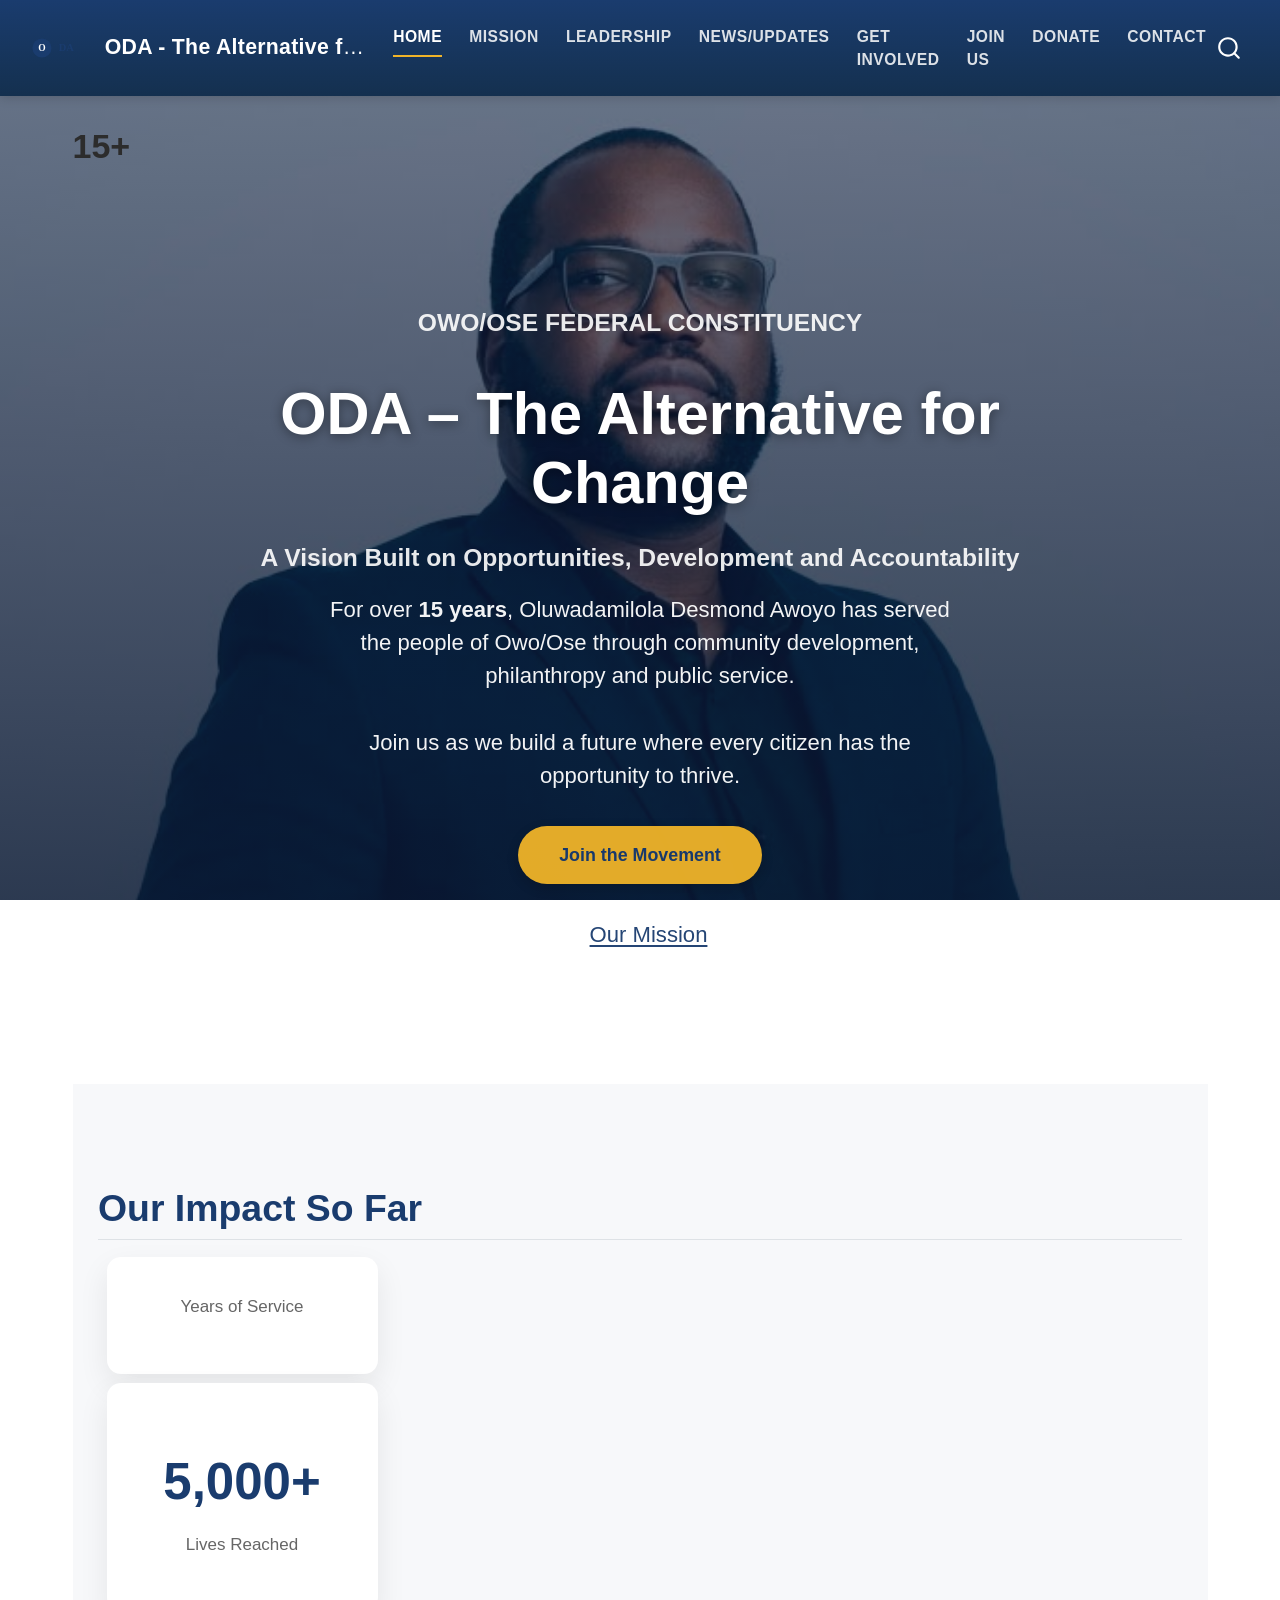
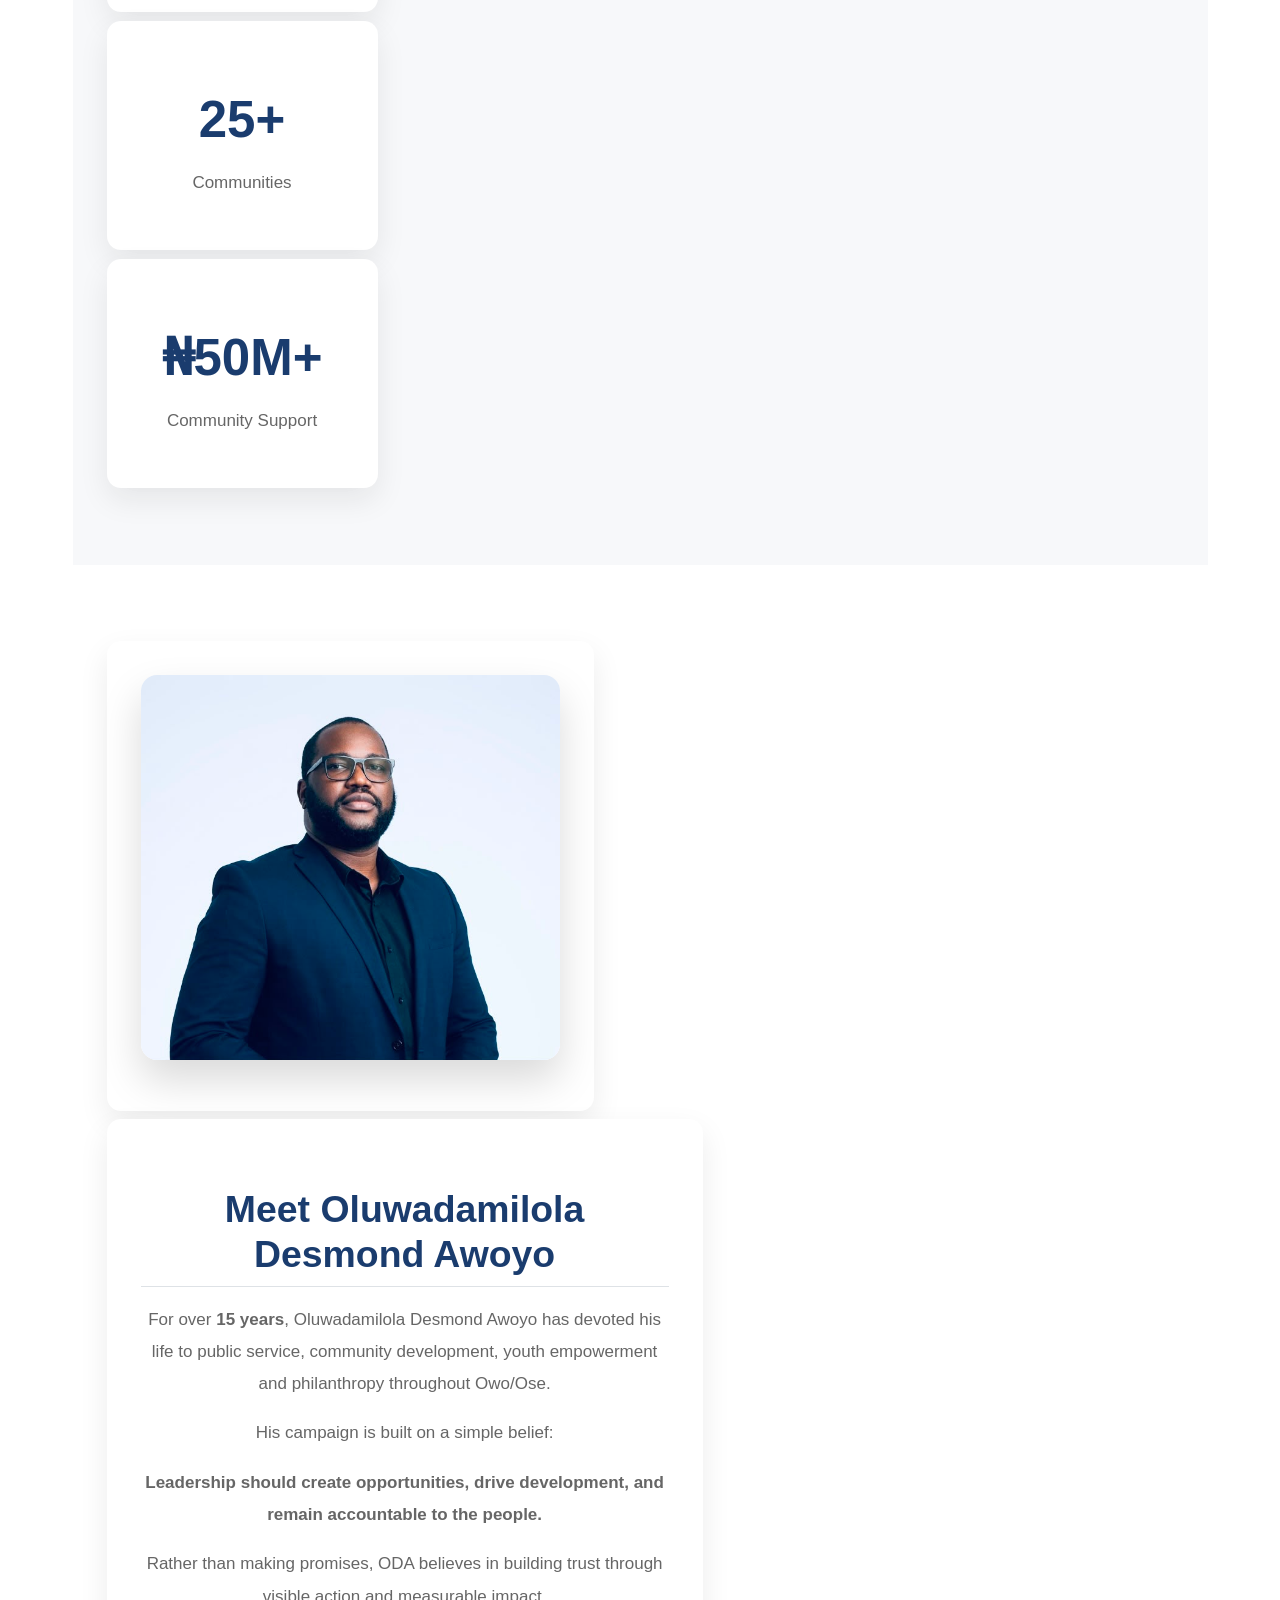
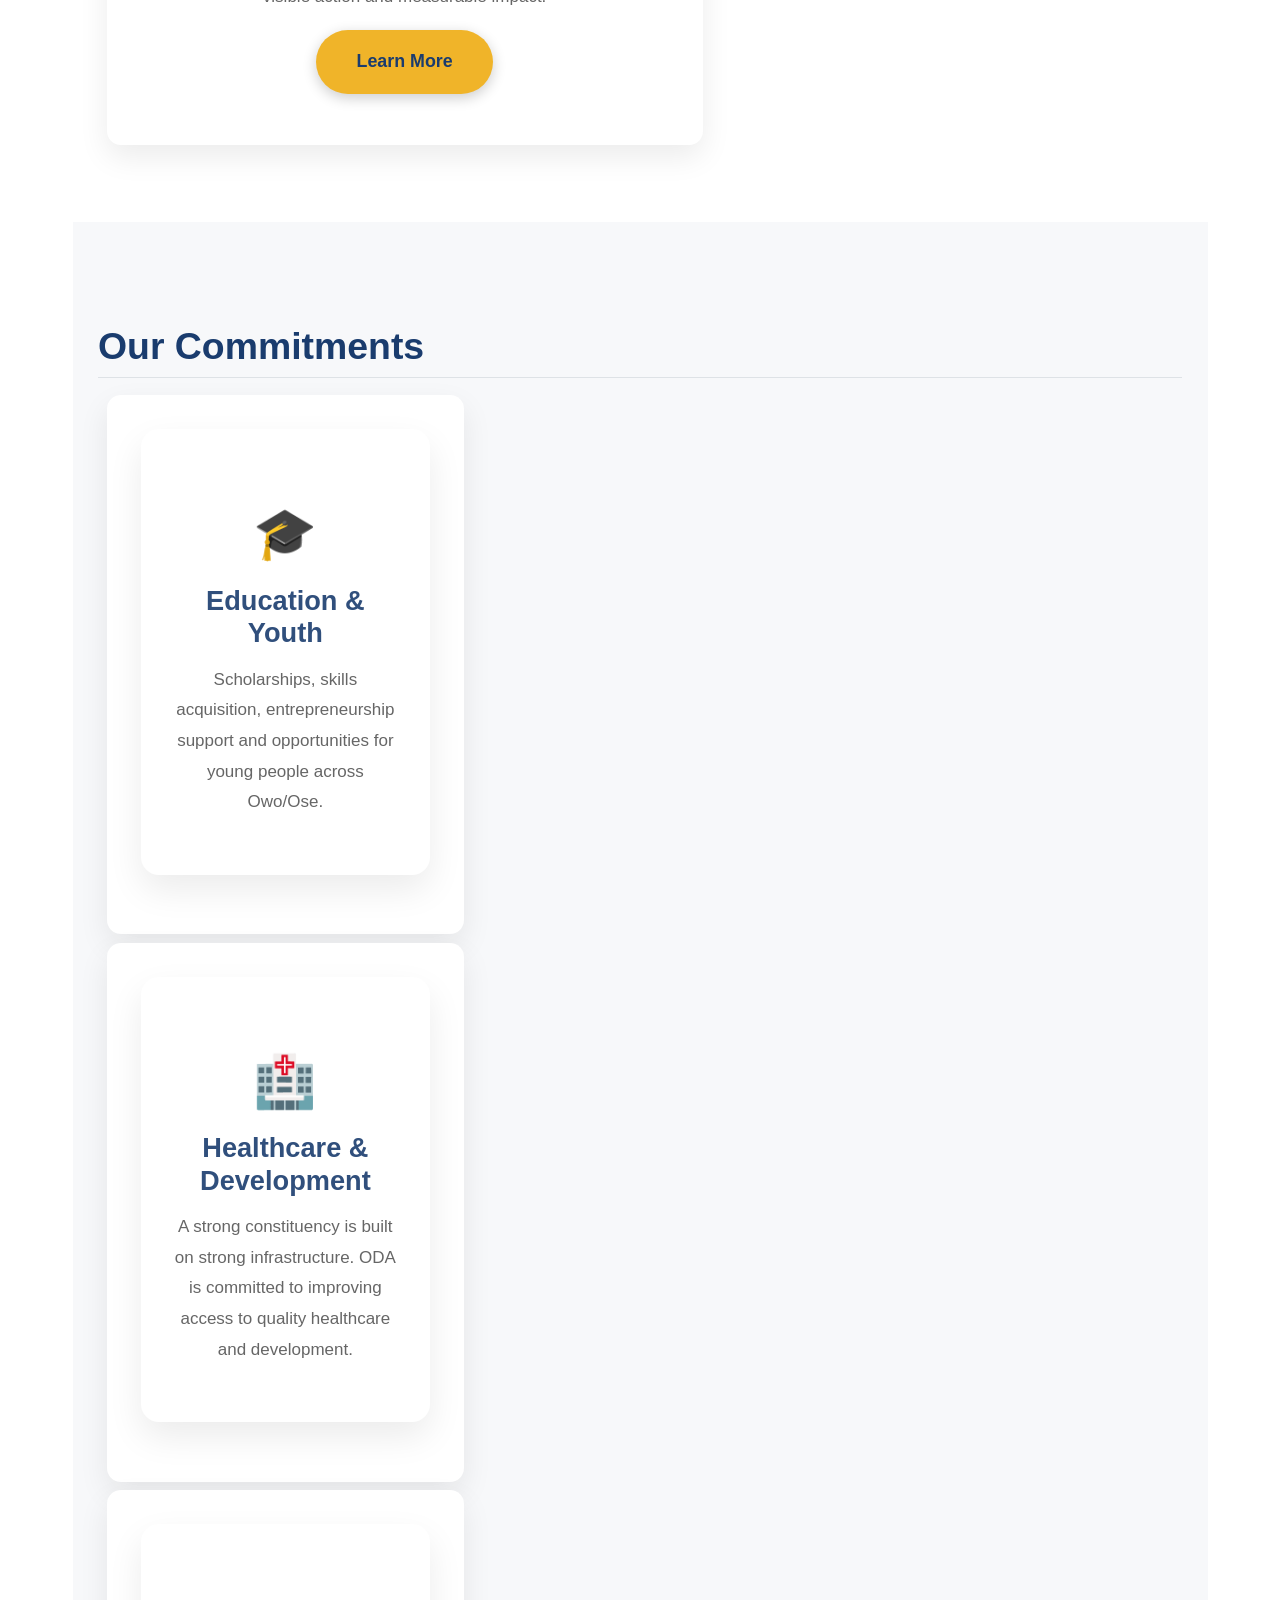
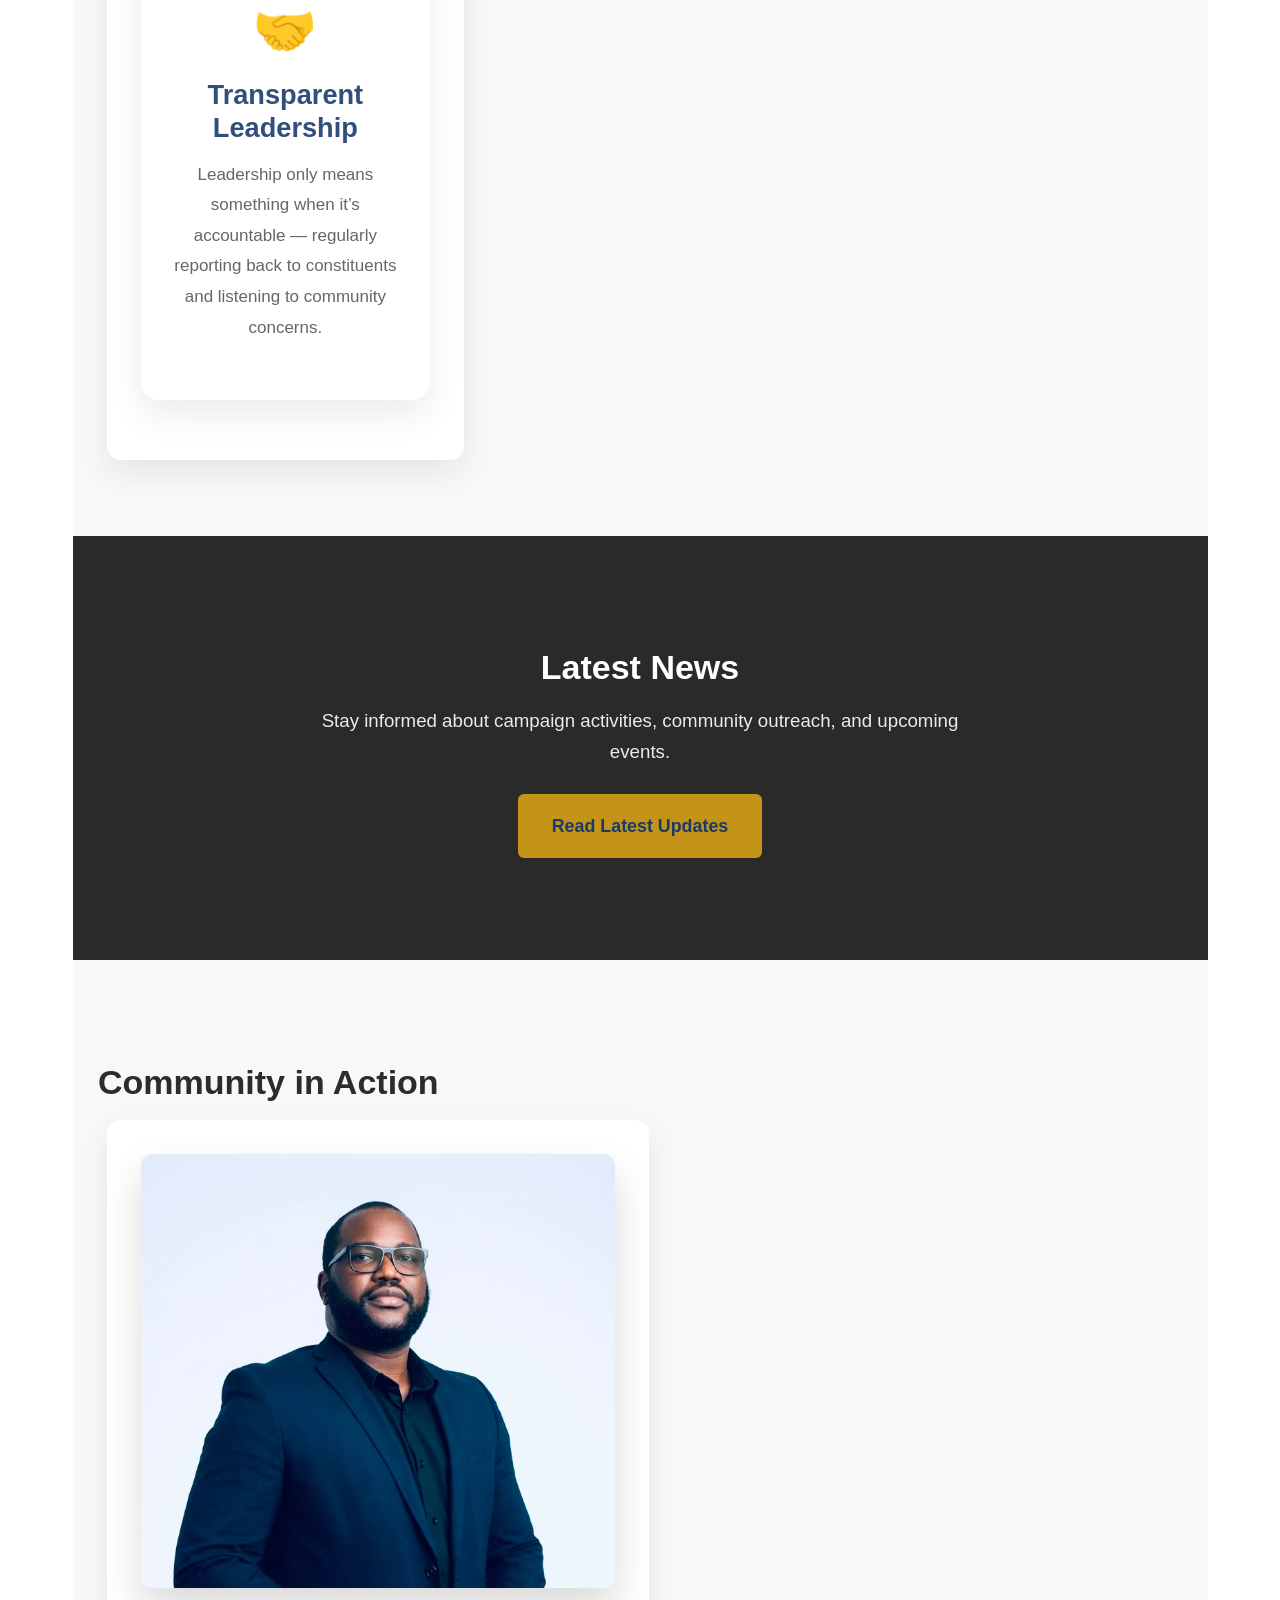
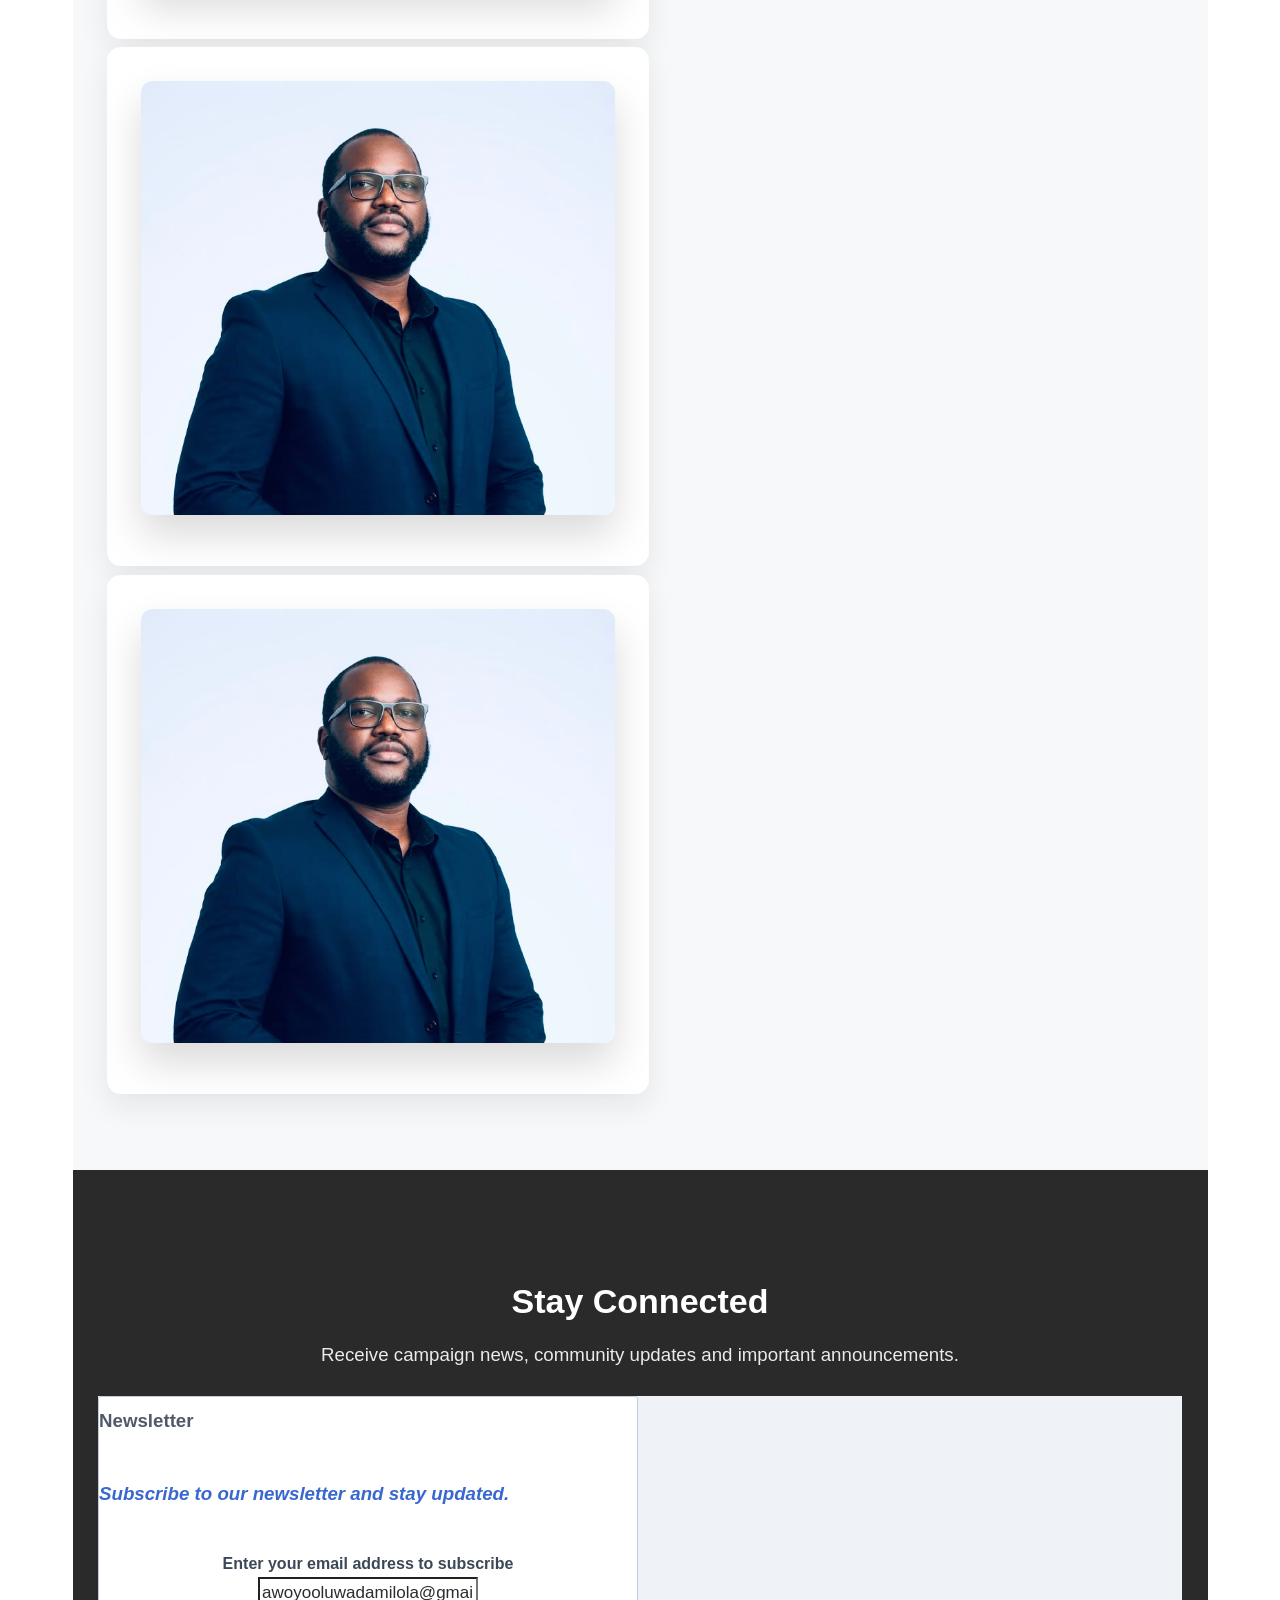
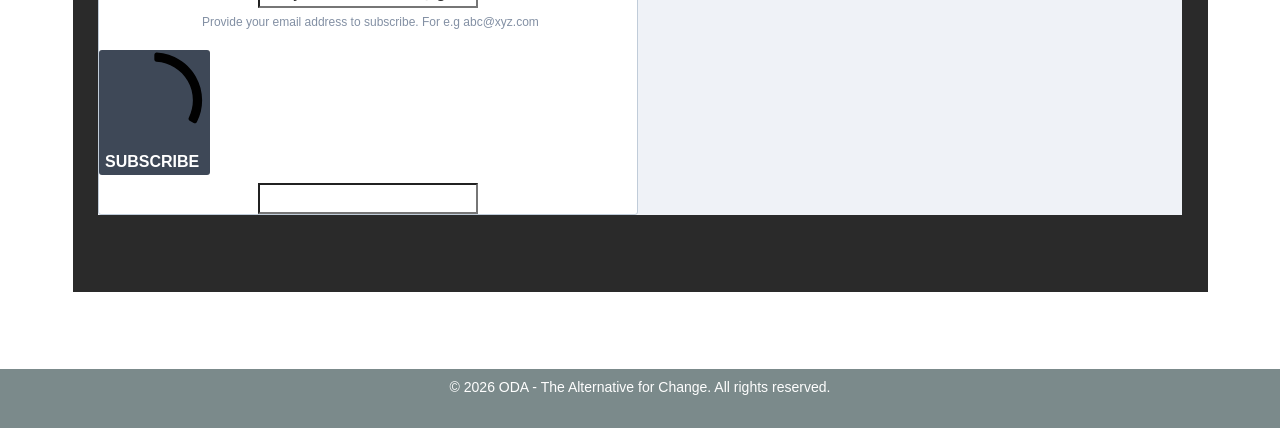
==== commit 48bcdcb0: "Refine navbar typography and add active link indicator" ====
--- a/docs/index.html
+++ b/docs/index.html
@@ -45,7 +45,7 @@
 <link href="site_libs/quarto-html/quarto-syntax-highlighting-64a204ab8560d761af7679ceaba22944.css" rel="stylesheet" id="quarto-text-highlighting-styles">
 <script src="site_libs/bootstrap/bootstrap.min.js"></script>
 <link href="site_libs/bootstrap/bootstrap-icons.css" rel="stylesheet">
-<link href="site_libs/bootstrap/bootstrap-da5ed370941d795108ef28ba16bc10e7.min.css" rel="stylesheet" append-hash="true" id="quarto-bootstrap" data-mode="light">
+<link href="site_libs/bootstrap/bootstrap-77aaea975a940dd18ac8e62de077fed3.min.css" rel="stylesheet" append-hash="true" id="quarto-bootstrap" data-mode="light">
 <script id="quarto-search-options" type="application/json">{
   "location": "navbar",
   "copy-button": false,
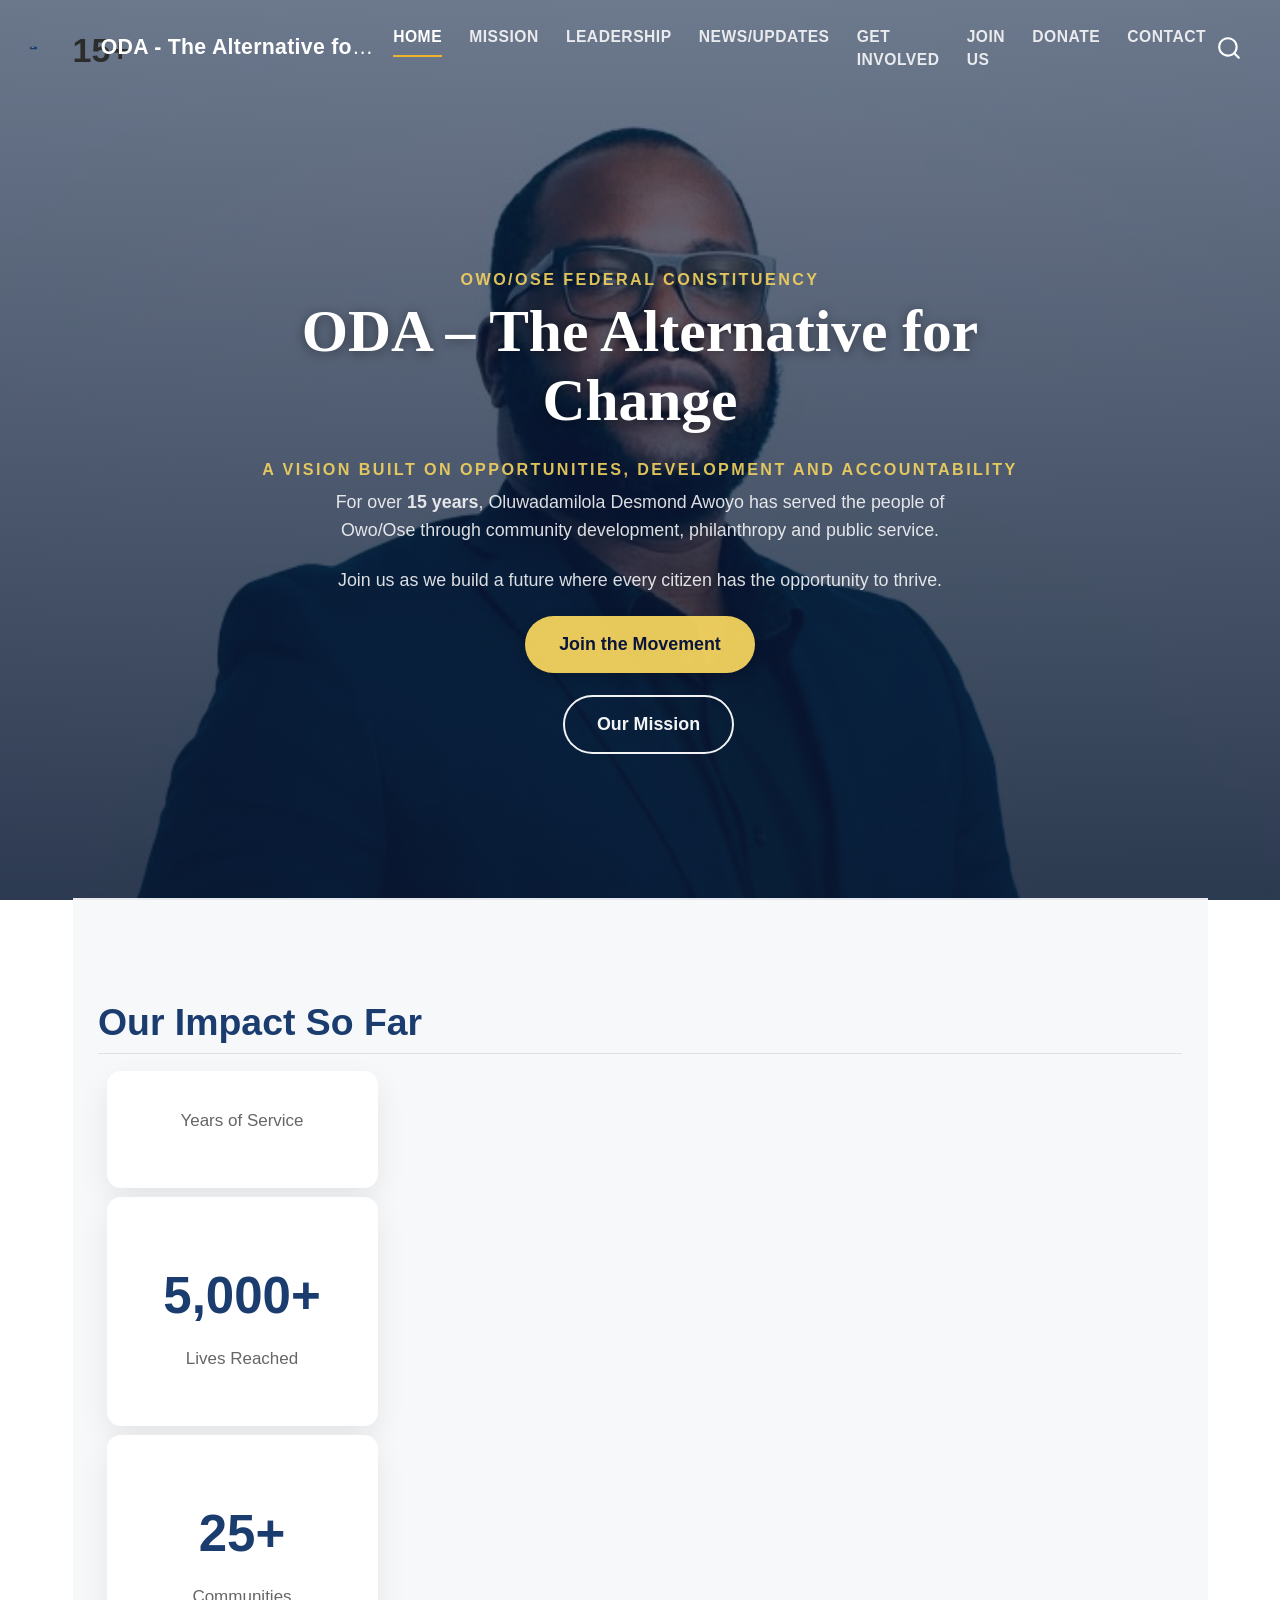
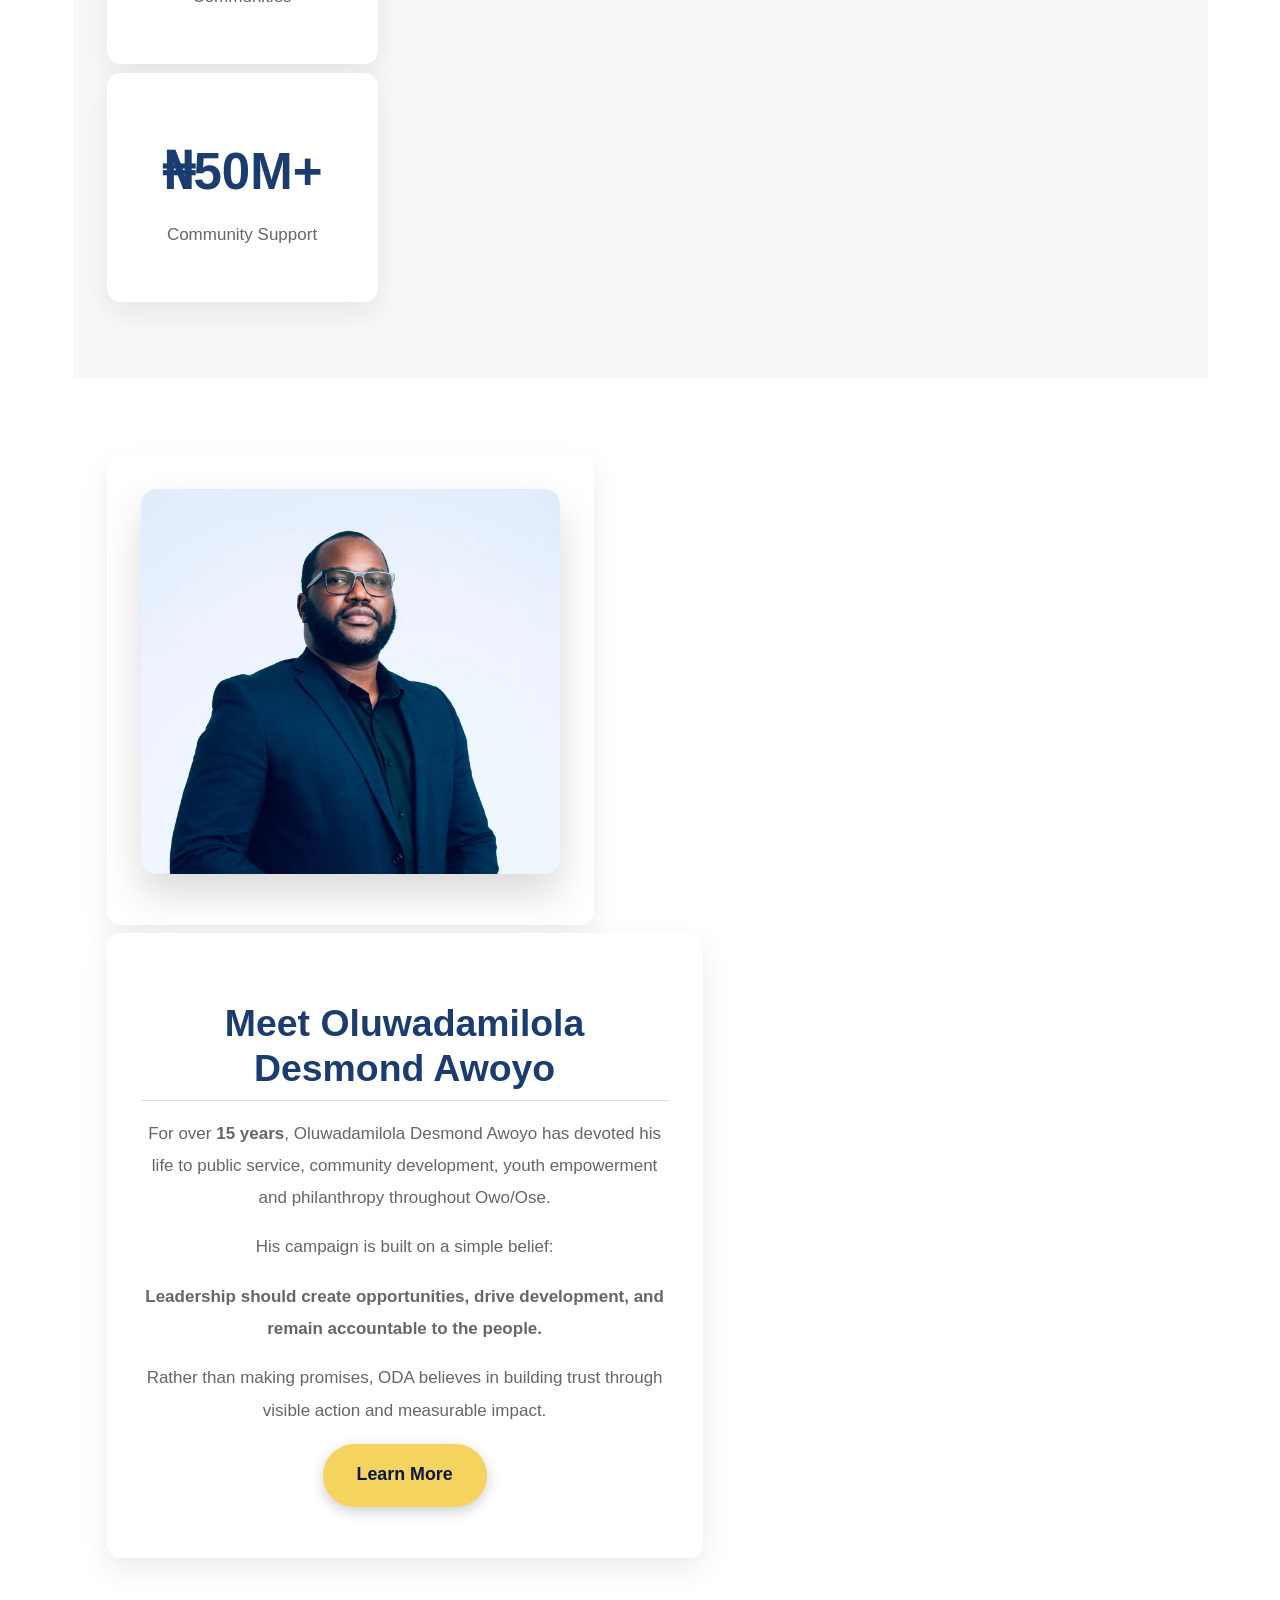
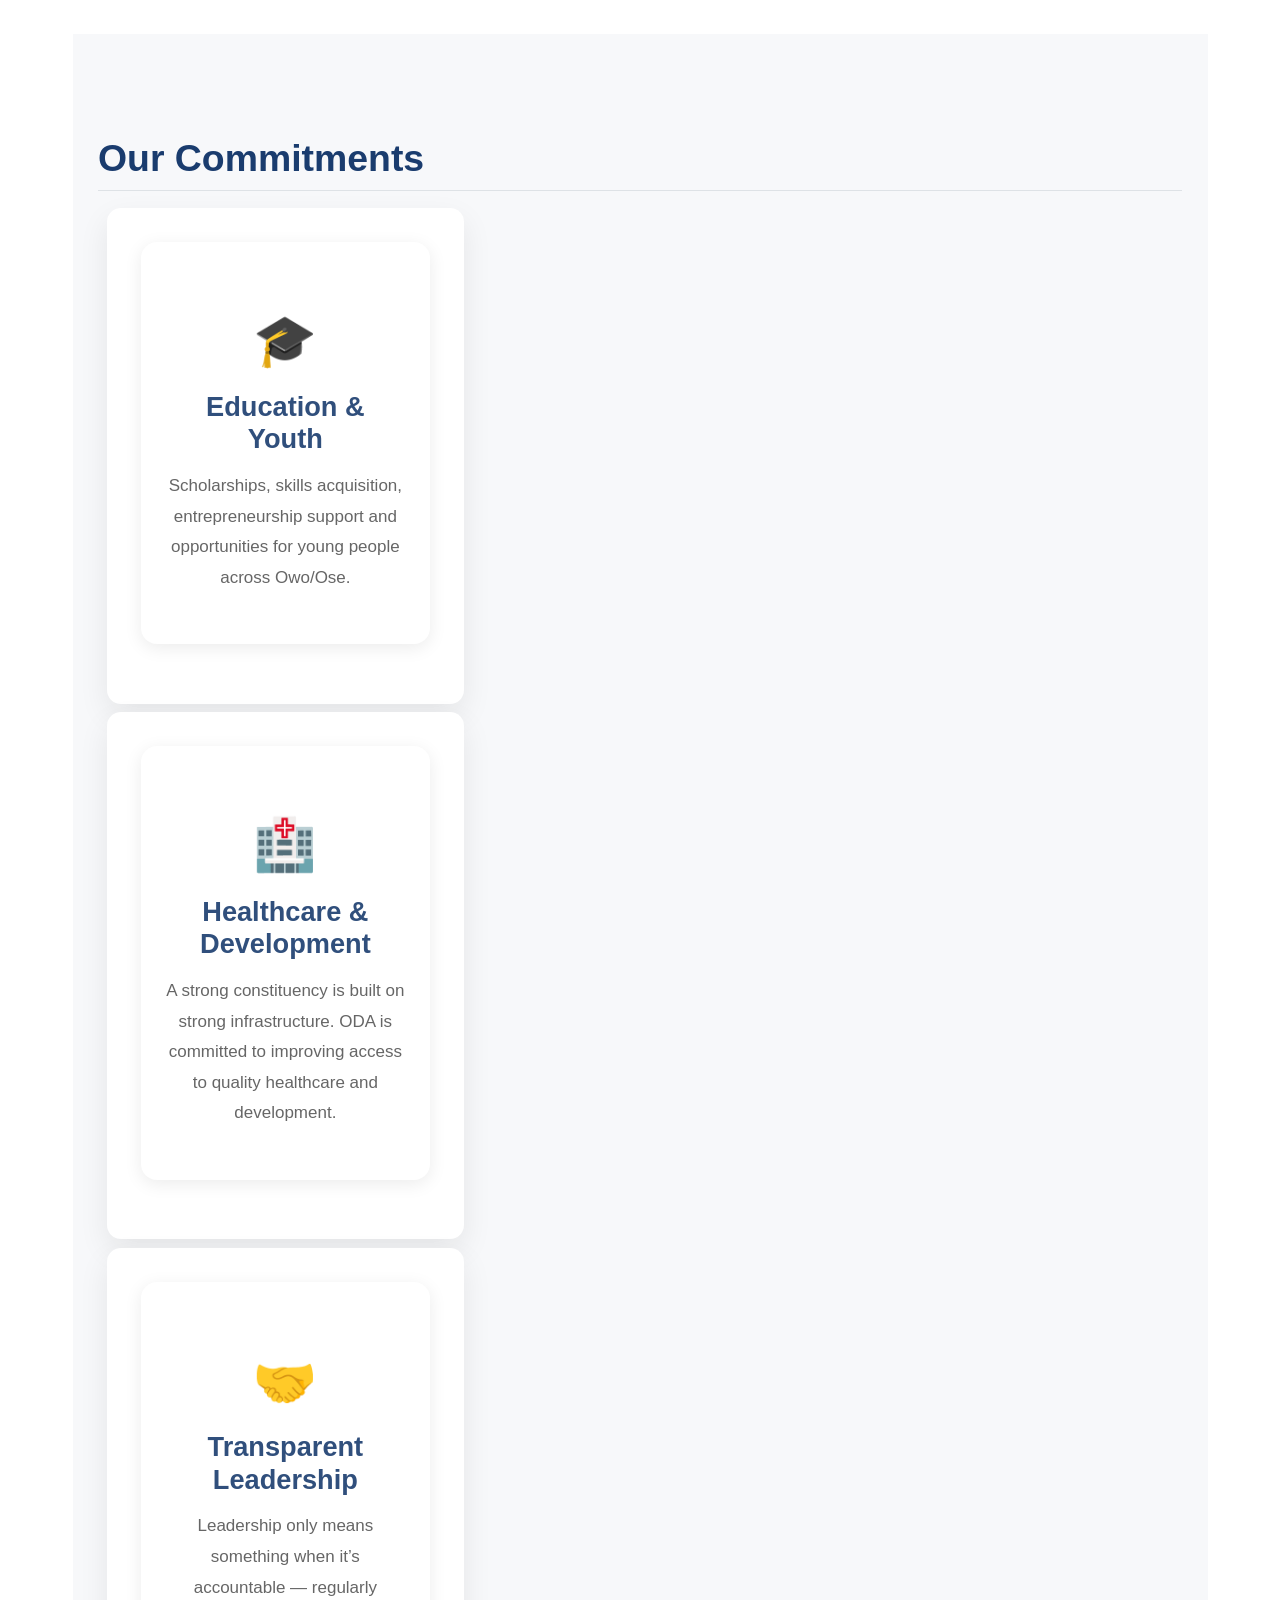
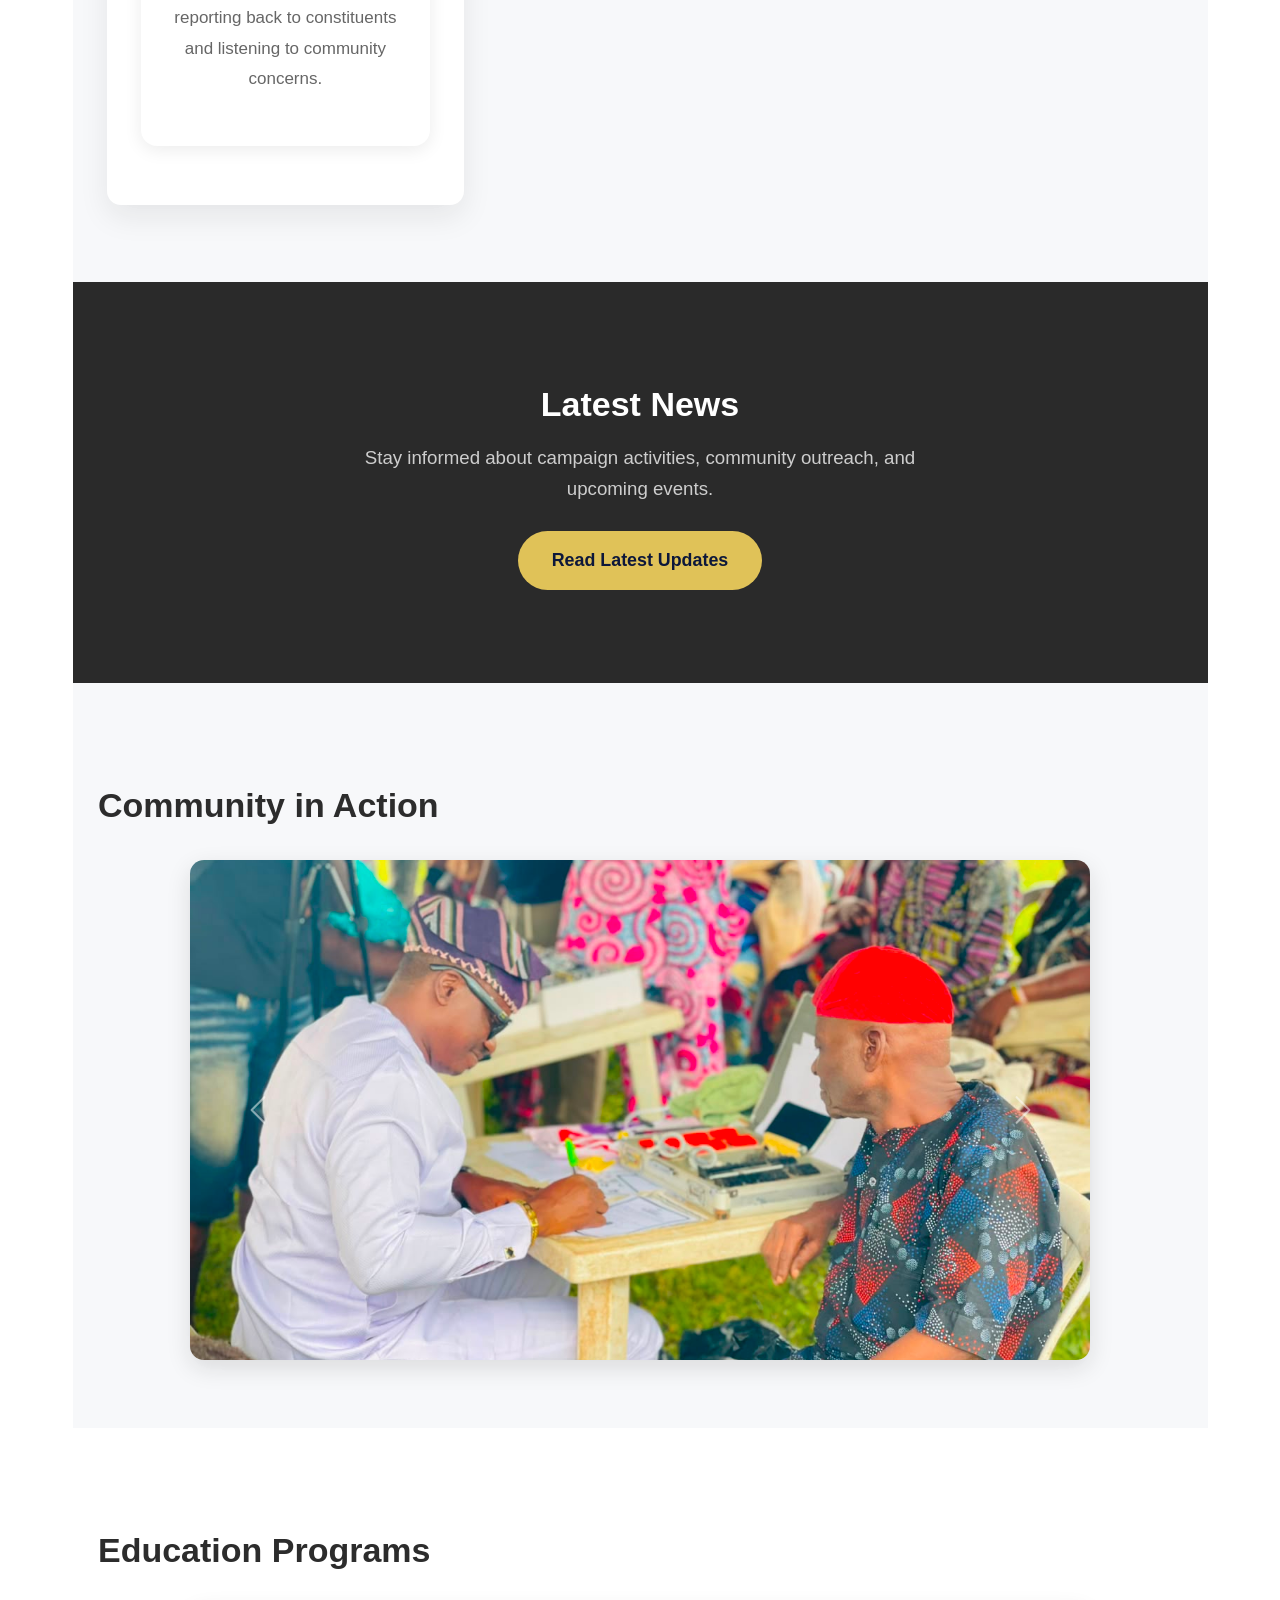
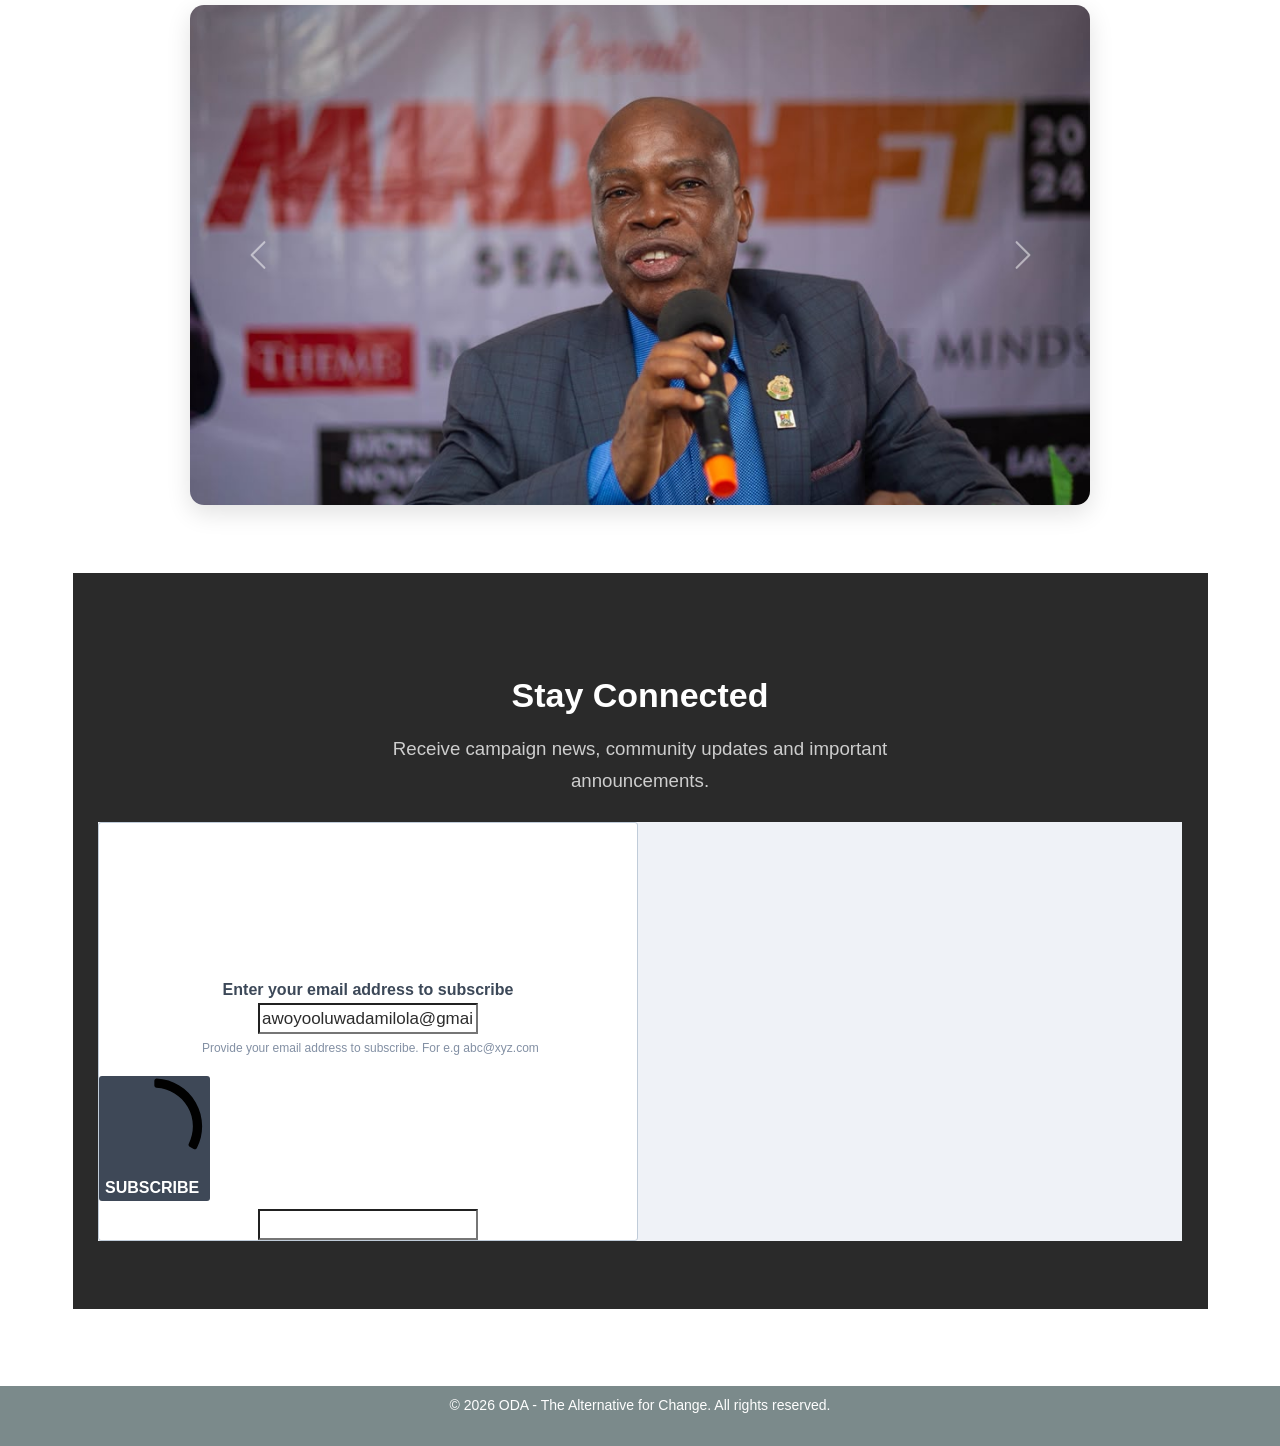
==== commit 84e34c0e: "Add community and education carousels, fix  navabr and gallery bugs" ====
--- a/docs/index.html
+++ b/docs/index.html
@@ -45,7 +45,7 @@
 <link href="site_libs/quarto-html/quarto-syntax-highlighting-64a204ab8560d761af7679ceaba22944.css" rel="stylesheet" id="quarto-text-highlighting-styles">
 <script src="site_libs/bootstrap/bootstrap.min.js"></script>
 <link href="site_libs/bootstrap/bootstrap-icons.css" rel="stylesheet">
-<link href="site_libs/bootstrap/bootstrap-77aaea975a940dd18ac8e62de077fed3.min.css" rel="stylesheet" append-hash="true" id="quarto-bootstrap" data-mode="light">
+<link href="site_libs/bootstrap/bootstrap-a7ff3758860b0d9ff1ba6e31091b5a89.min.css" rel="stylesheet" append-hash="true" id="quarto-bootstrap" data-mode="light">
 <script id="quarto-search-options" type="application/json">{
   "location": "navbar",
   "copy-button": false,
@@ -73,6 +73,11 @@
     "search-label": "Search"
   }
 }</script>
+<script>
+  document.addEventListener("DOMContentLoaded", function() {
+    document.body.classList.add("homepage");
+  });
+</script>
 
 
 <link rel="stylesheet" href="styles.css">
@@ -254,14 +259,60 @@
 </section>
 <section id="community-in-action" class="level1 section-block">
 <h1>Community in Action</h1>
-<div class="columns">
-<div class="column">
-<p><img src="images/founder.jpg.jpeg" class="img-fluid" style="width:100%; border-radius:12px;"></p>
-</div><div class="column">
-<p><img src="images/founder.jpg.jpeg" class="img-fluid" style="width:100%; border-radius:12px;"></p>
-</div><div class="column">
-<p><img src="images/founder.jpg.jpeg" class="img-fluid" style="width:100%; border-radius:12px;"></p>
-</div>
+<div id="communityCarousel" class="carousel slide gallery-carousel" data-bs-ride="carousel">
+  <div class="carousel-inner">
+    <div class="carousel-item active"><img src="images/community-photo-1.jpg.jpeg" class="d-block w-100"></div>
+    <div class="carousel-item"><img src="images/community-photo-2.jpg.jpeg" class="d-block w-100"></div>
+    <div class="carousel-item"><img src="images/community-photo-3.jpg.jpeg" class="d-block w-100"></div>
+    <div class="carousel-item"><img src="images/community-photo-4.jpg.jpeg" class="d-block w-100"></div>
+    <div class="carousel-item"><img src="images/community-photo-5.jpg.jpeg" class="d-block w-100"></div>
+    <div class="carousel-item"><img src="images/community-photo-6.jpg.jpeg" class="d-block w-100"></div>
+    <div class="carousel-item"><img src="images/community-photo-7.jpg.jpeg" class="d-block w-100"></div>
+    <div class="carousel-item"><img src="images/community-photo-8.jpg.jpeg" class="d-block w-100"></div>
+    <div class="carousel-item"><img src="images/community-photo-9.jpg.jpeg" class="d-block w-100"></div>
+    <div class="carousel-item"><img src="images/community-photo-10.jpg.jpeg" class="d-block w-100"></div>
+    <div class="carousel-item"><img src="images/community-photo-11.jpg.jpeg" class="d-block w-100"></div>
+    <div class="carousel-item"><img src="images/community-photo-12.jpg.jpeg" class="d-block w-100"></div>
+    <div class="carousel-item"><img src="images/community-photo-13.jpg.jpeg" class="d-block w-100"></div>
+    <div class="carousel-item"><img src="images/community-photo-14.jpg.jpeg" class="d-block w-100"></div>
+    <div class="carousel-item"><img src="images/community-photo-15.jpg.jpeg" class="d-block w-100"></div>
+  </div>
+  <button class="carousel-control-prev" type="button" data-bs-target="#communityCarousel" data-bs-slide="prev">
+    <span class="carousel-control-prev-icon"></span>
+  </button>
+  <button class="carousel-control-next" type="button" data-bs-target="#communityCarousel" data-bs-slide="next">
+    <span class="carousel-control-next-icon"></span>
+  </button>
+</div>
+</section>
+<section id="education-programs" class="level1 section-block">
+<h1>Education Programs</h1>
+<div id="educationCarousel" class="carousel slide gallery-carousel" data-bs-ride="carousel">
+  <div class="carousel-inner">
+    <div class="carousel-item active"><img src="images/education-photo-1.jpg.jpeg" class="d-block w-100"></div>
+    <div class="carousel-item"><img src="images/education-photo-2.jpg.jpeg" class="d-block w-100"></div>
+    <div class="carousel-item"><img src="images/education-photo-3.jpg.jpeg" class="d-block w-100"></div>
+    <div class="carousel-item"><img src="images/education-photo-4.jpg.jpeg" class="d-block w-100"></div>
+    <div class="carousel-item"><img src="images/education-photo-5.jpg.jpeg" class="d-block w-100"></div>
+    <div class="carousel-item"><img src="images/education-photo-6.jpg.jpeg" class="d-block w-100"></div>
+    <div class="carousel-item"><img src="images/education-photo-7.jpg.jpeg" class="d-block w-100"></div>
+    <div class="carousel-item"><img src="images/education-photo-8.jpg.jpeg" class="d-block w-100"></div>
+    <div class="carousel-item"><img src="images/education-photo-9.jpg.jpeg" class="d-block w-100"></div>
+    <div class="carousel-item"><img src="images/education-photo-10.jpg.jpeg" class="d-block w-100"></div>
+    <div class="carousel-item"><img src="images/education-photo-11.jpg.jpeg" class="d-block w-100"></div>
+    <div class="carousel-item"><img src="images/education-photo-12.jpg.jpeg" class="d-block w-100"></div>
+    <div class="carousel-item"><img src="images/education-photo-13.jpg.jpeg" class="d-block w-100"></div>
+    <div class="carousel-item"><img src="images/education-photo-14.jpg.jpeg" class="d-block w-100"></div>
+    <div class="carousel-item"><img src="images/education-photo-15.jpg.jpeg" class="d-block w-100"></div>
+    <div class="carousel-item"><img src="images/education-photo-16.jpg.jpeg" class="d-block w-100"></div>
+    <div class="carousel-item"><img src="images/education-photo-17.jpg.jpeg" class="d-block w-100"></div>
+  </div>
+  <button class="carousel-control-prev" type="button" data-bs-target="#educationCarousel" data-bs-slide="prev">
+    <span class="carousel-control-prev-icon"></span>
+  </button>
+  <button class="carousel-control-next" type="button" data-bs-target="#educationCarousel" data-bs-slide="next">
+    <span class="carousel-control-next-icon"></span>
+  </button>
 </div>
 </section>
 <section id="stay-connected" class="level1 section-dark">
@@ -515,6 +566,17 @@
     <p>Leadership only means something when it's accountable. ODA is committed to open, honest representation — regularly reporting back to constituents, listening to community concerns, and making decisions that reflect the people's priorities, not just the party's.</p>
   </div>
 </div>
+
+<script>
+window.addEventListener('scroll', function() {
+  const navbar = document.querySelector('.navbar');
+  if (window.scrollY > 60) {
+    navbar.classList.add('navbar-scrolled');
+  } else {
+    navbar.classList.remove('navbar-scrolled');
+  }
+});
+</script>
 </div>
 
 
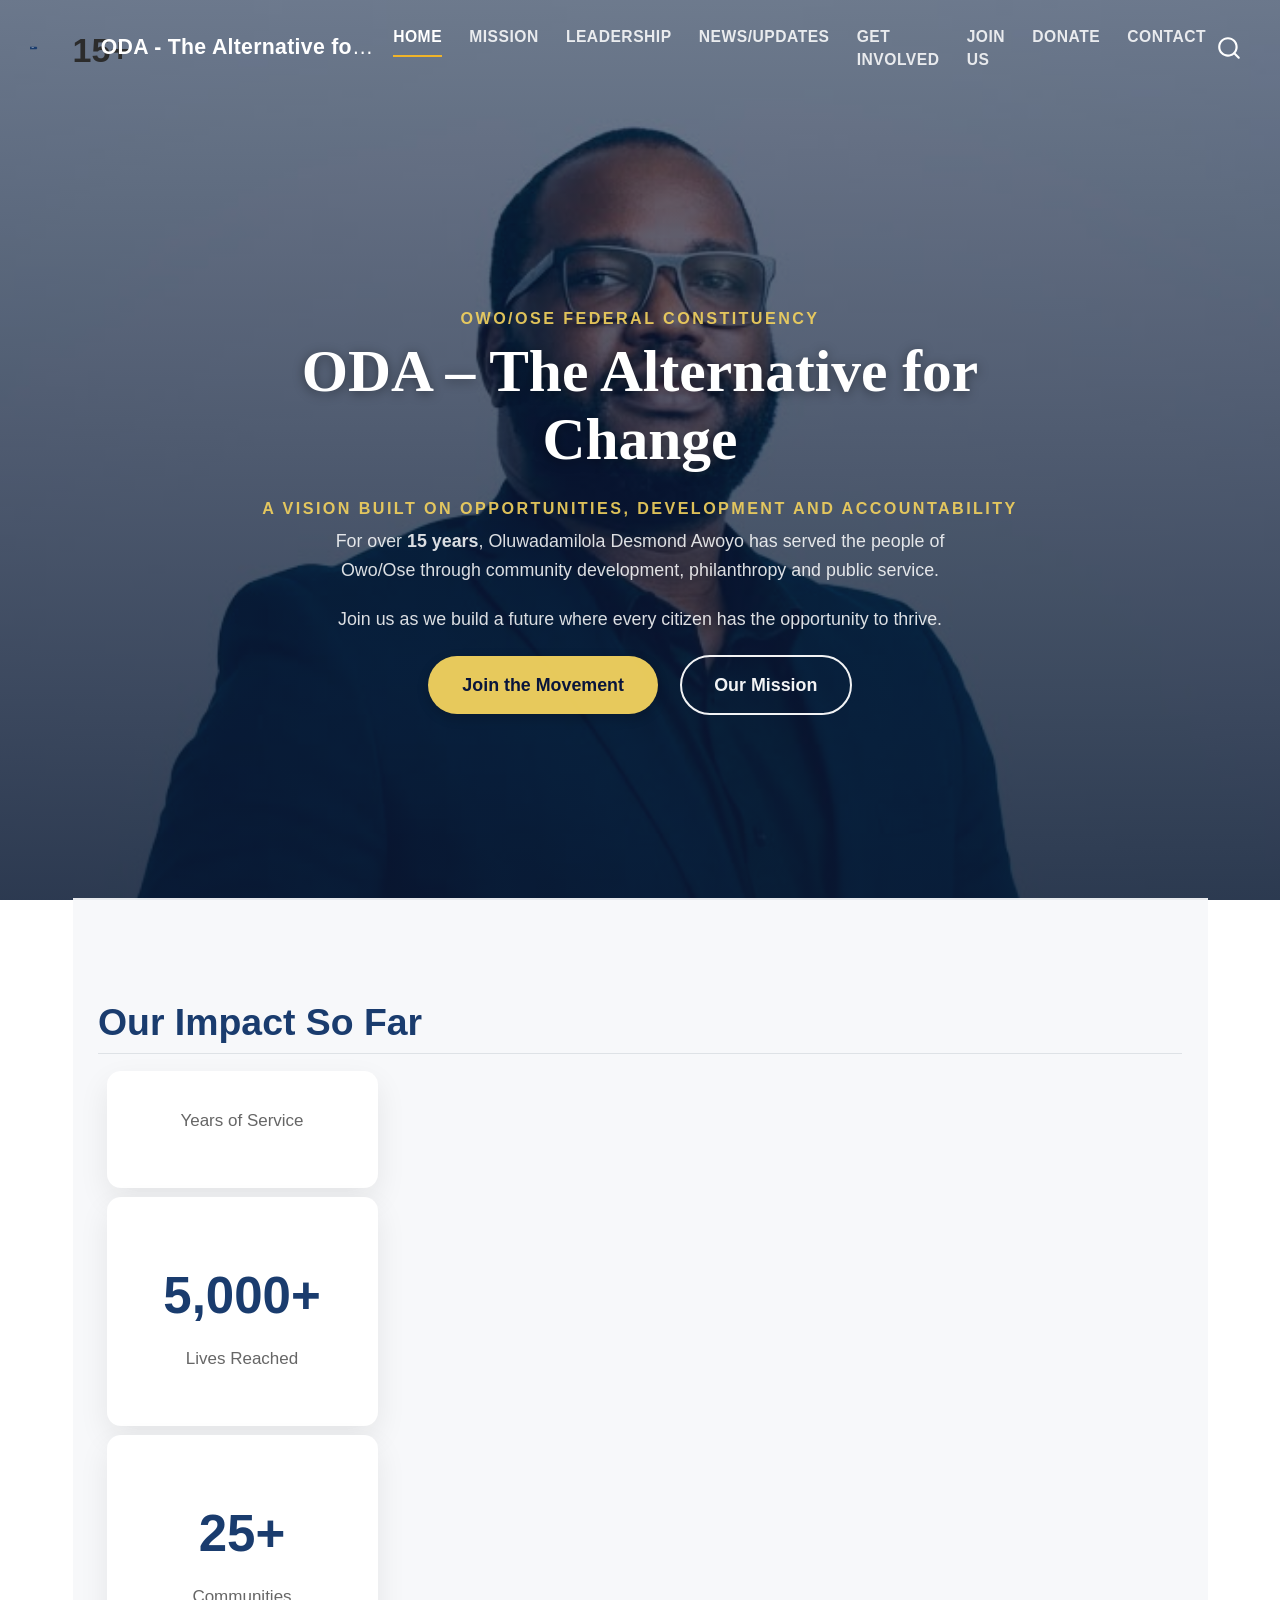
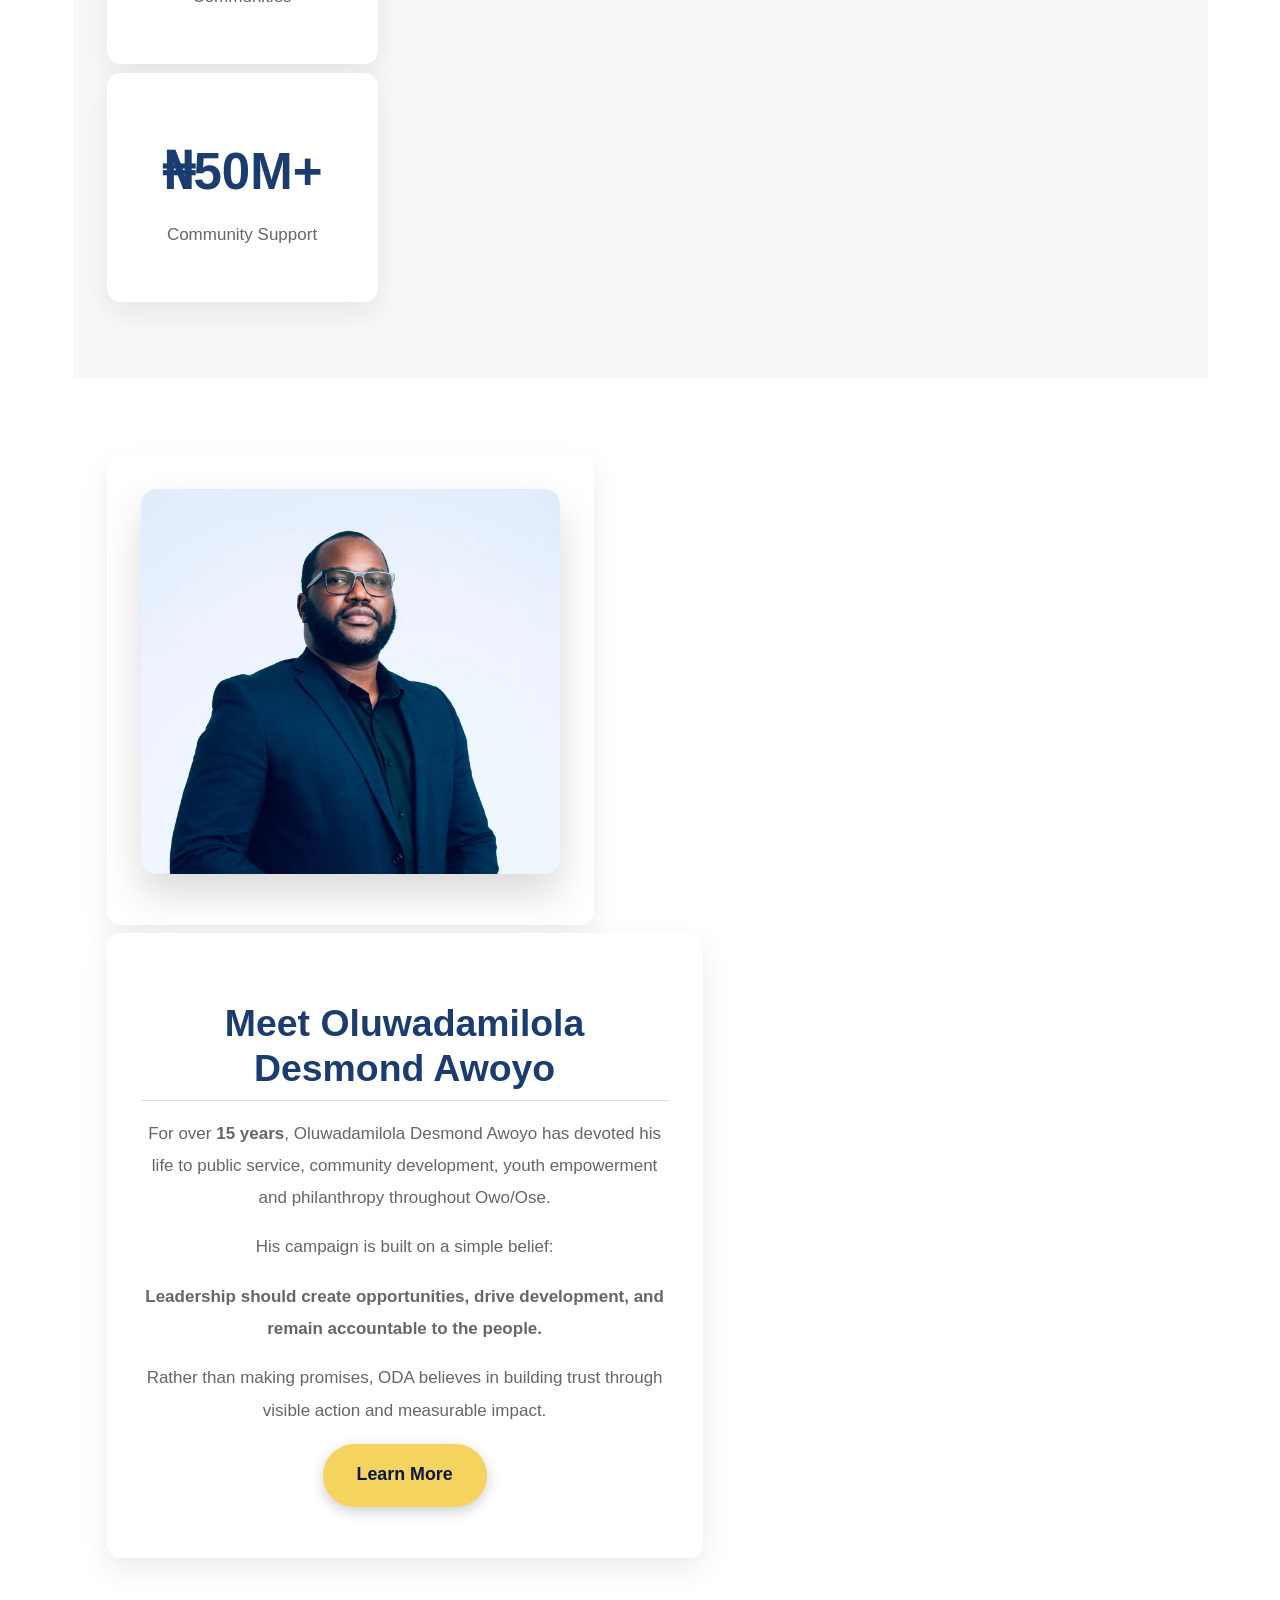
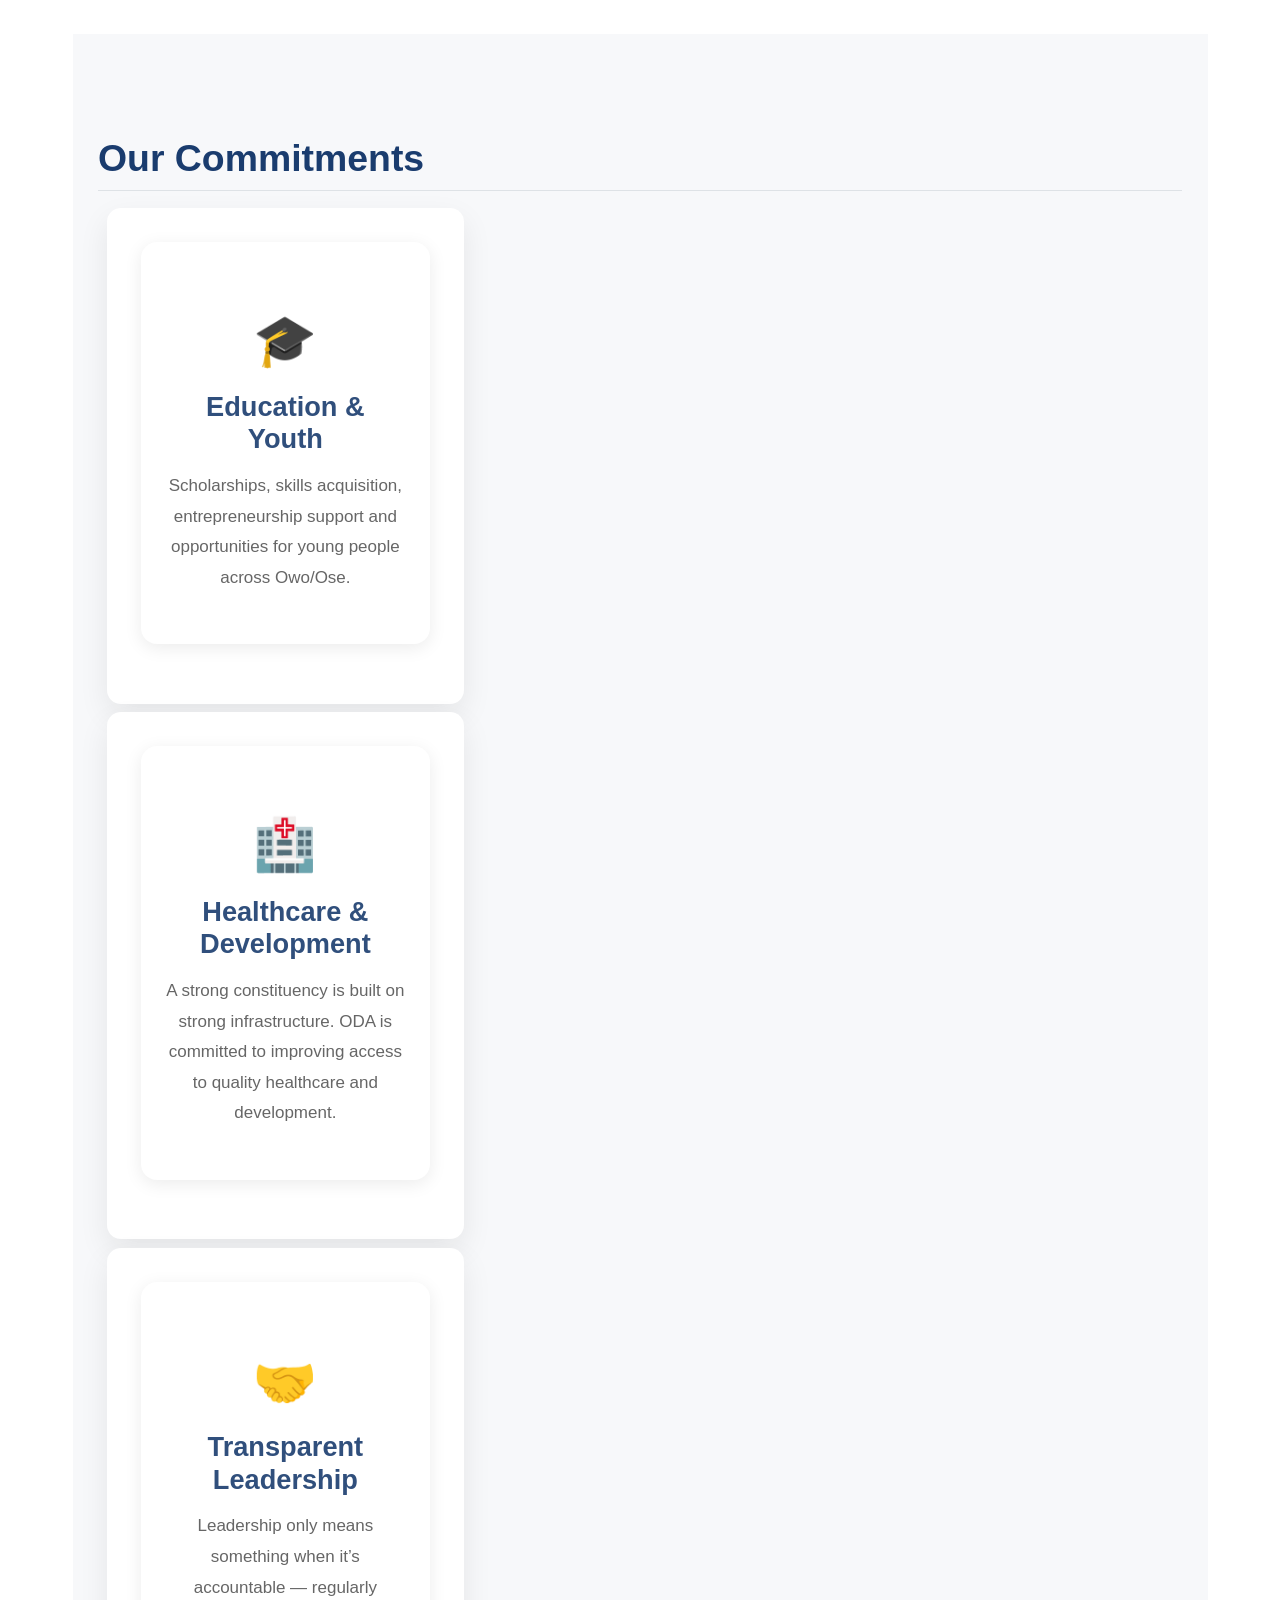
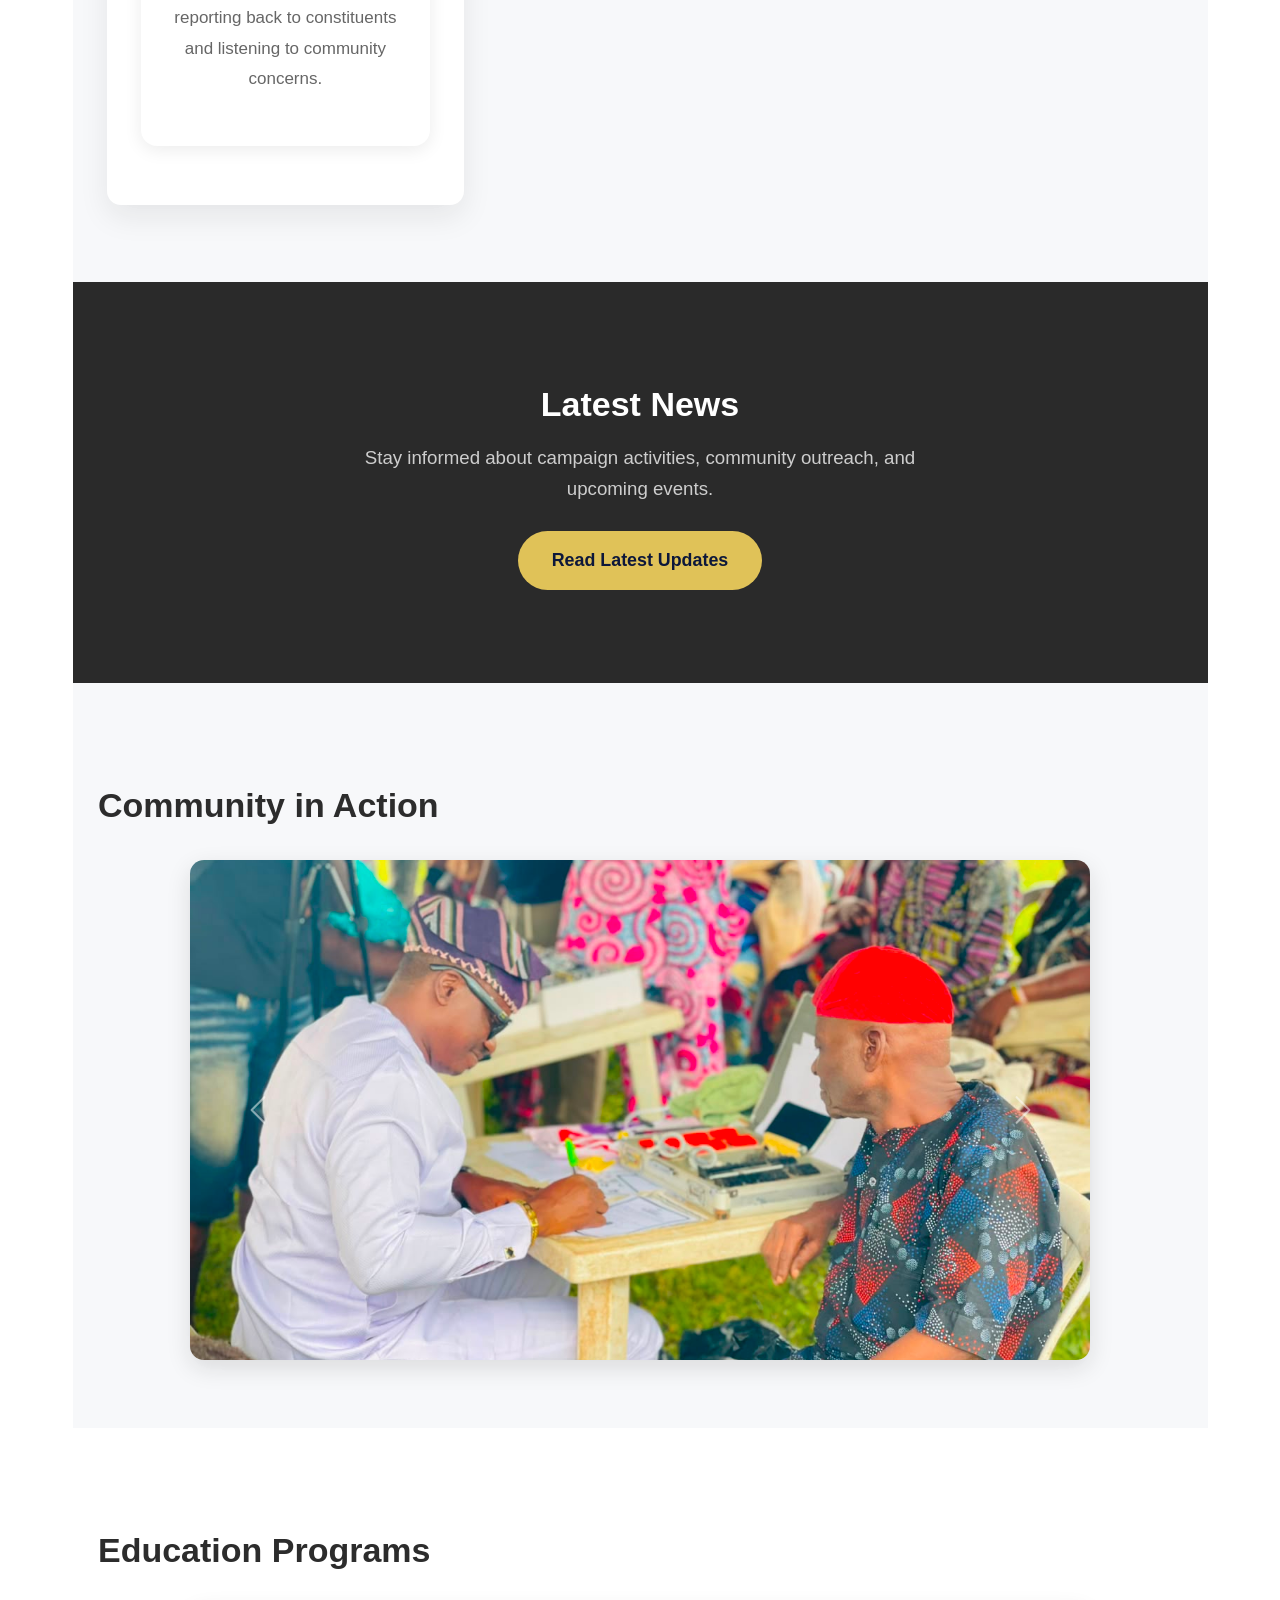
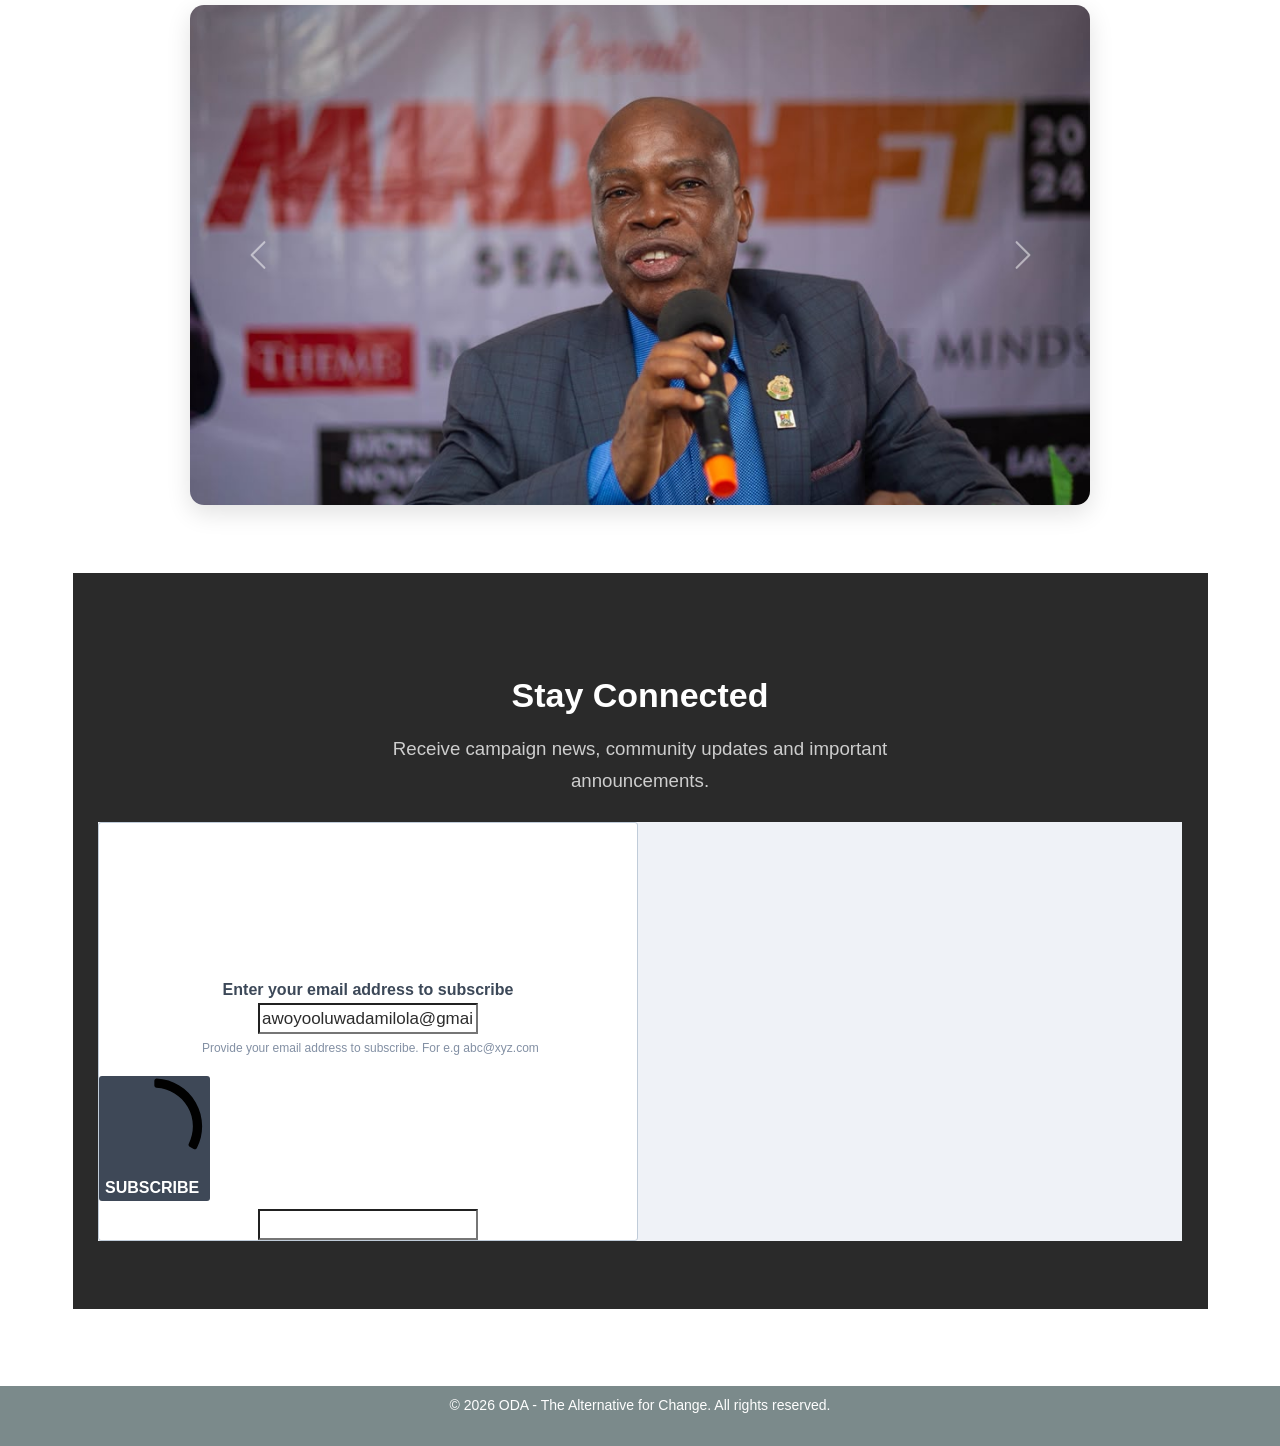
==== commit 9fc27899: "fix hero and stats section overlap" ====
--- a/docs/index.html
+++ b/docs/index.html
@@ -81,6 +81,13 @@
 
 
 <link rel="stylesheet" href="styles.css">
+<meta property="og:title" content="– ODA - The Alternative for Change">
+<meta property="og:image" content="https://ifenuel.github.io/oda-website/images/social-preview.jpg.jpeg">
+<meta property="og:site_name" content="ODA - The Alternative for Change">
+<meta property="og:locale" content="en_US">
+<meta name="twitter:title" content="– ODA - The Alternative for Change">
+<meta name="twitter:image" content="https://ifenuel.github.io/oda-website/images/social-preview.jpg.jpeg">
+<meta name="twitter:card" content="summary_large_image">
 </head>
 
 <body class="nav-fixed quarto-light">
@@ -165,8 +172,7 @@
 <h3 data-anchor-id="a-vision-built-on-opportunities-development-and-accountability">A Vision Built on Opportunities, Development and Accountability</h3>
 <p>For over <strong>15 years</strong>, Oluwadamilola Desmond Awoyo has served the people of Owo/Ose through community development, philanthropy and public service.</p>
 <p>Join us as we build a future where every citizen has the opportunity to thrive.</p>
-<p><a href="./join.html" class="btn-primary-custom">Join the Movement</a></p>
-<p><a href="./mission.html" class="btn-outline-light ms-3">Our Mission</a></p>
+<p><a href="./join.html" class="btn-primary-custom">Join the Movement</a> <a href="./mission.html" class="btn-outline-light ms-3">Our Mission</a></p>
 </section>
 </section>
 </div>
@@ -176,22 +182,22 @@
 </section>
 <div class="columns">
 <div class="column" style="width:25%;">
-<section id="section" class="level1" onclick="document.getElementById('modalYears').style.display='flex'" style="cursor:pointer;">
+<section id="section" class="level1">
 
 <p>Years of Service</p>
 </section>
 </div><div class="column" style="width:25%;">
-<section id="section-1" class="level1" onclick="document.getElementById('modalLives').style.display='flex'" style="cursor:pointer;">
+<section id="section-1" class="level1">
 <h1>5,000+</h1>
 <p>Lives Reached</p>
 </section>
 </div><div class="column" style="width:25%;">
-<section id="section-2" class="level1" onclick="document.getElementById('modalCommunities').style.display='flex'" style="cursor:pointer;">
+<section id="section-2" class="level1">
 <h1>25+</h1>
 <p>Communities</p>
 </section>
 </div><div class="column" style="width:25%;">
-<section id="m" class="level1" onclick="document.getElementById('modalSupport').style.display='flex'" style="cursor:pointer;">
+<section id="m" class="level1">
 <h1>₦50M+</h1>
 <p>Community Support</p>
 </section>
@@ -648,7 +654,7 @@
     }
       var localhostRegex = new RegExp(/^(?:http|https):\/\/localhost\:?[0-9]*\//);
       var mailtoRegex = new RegExp(/^mailto:/);
-        var filterRegex = new RegExp('/' + window.location.host + '/');
+        var filterRegex = new RegExp("https:\/\/ifenuel\.github\.io\/oda-website");
       var isInternal = (href) => {
           return filterRegex.test(href) || localhostRegex.test(href) || mailtoRegex.test(href);
       }
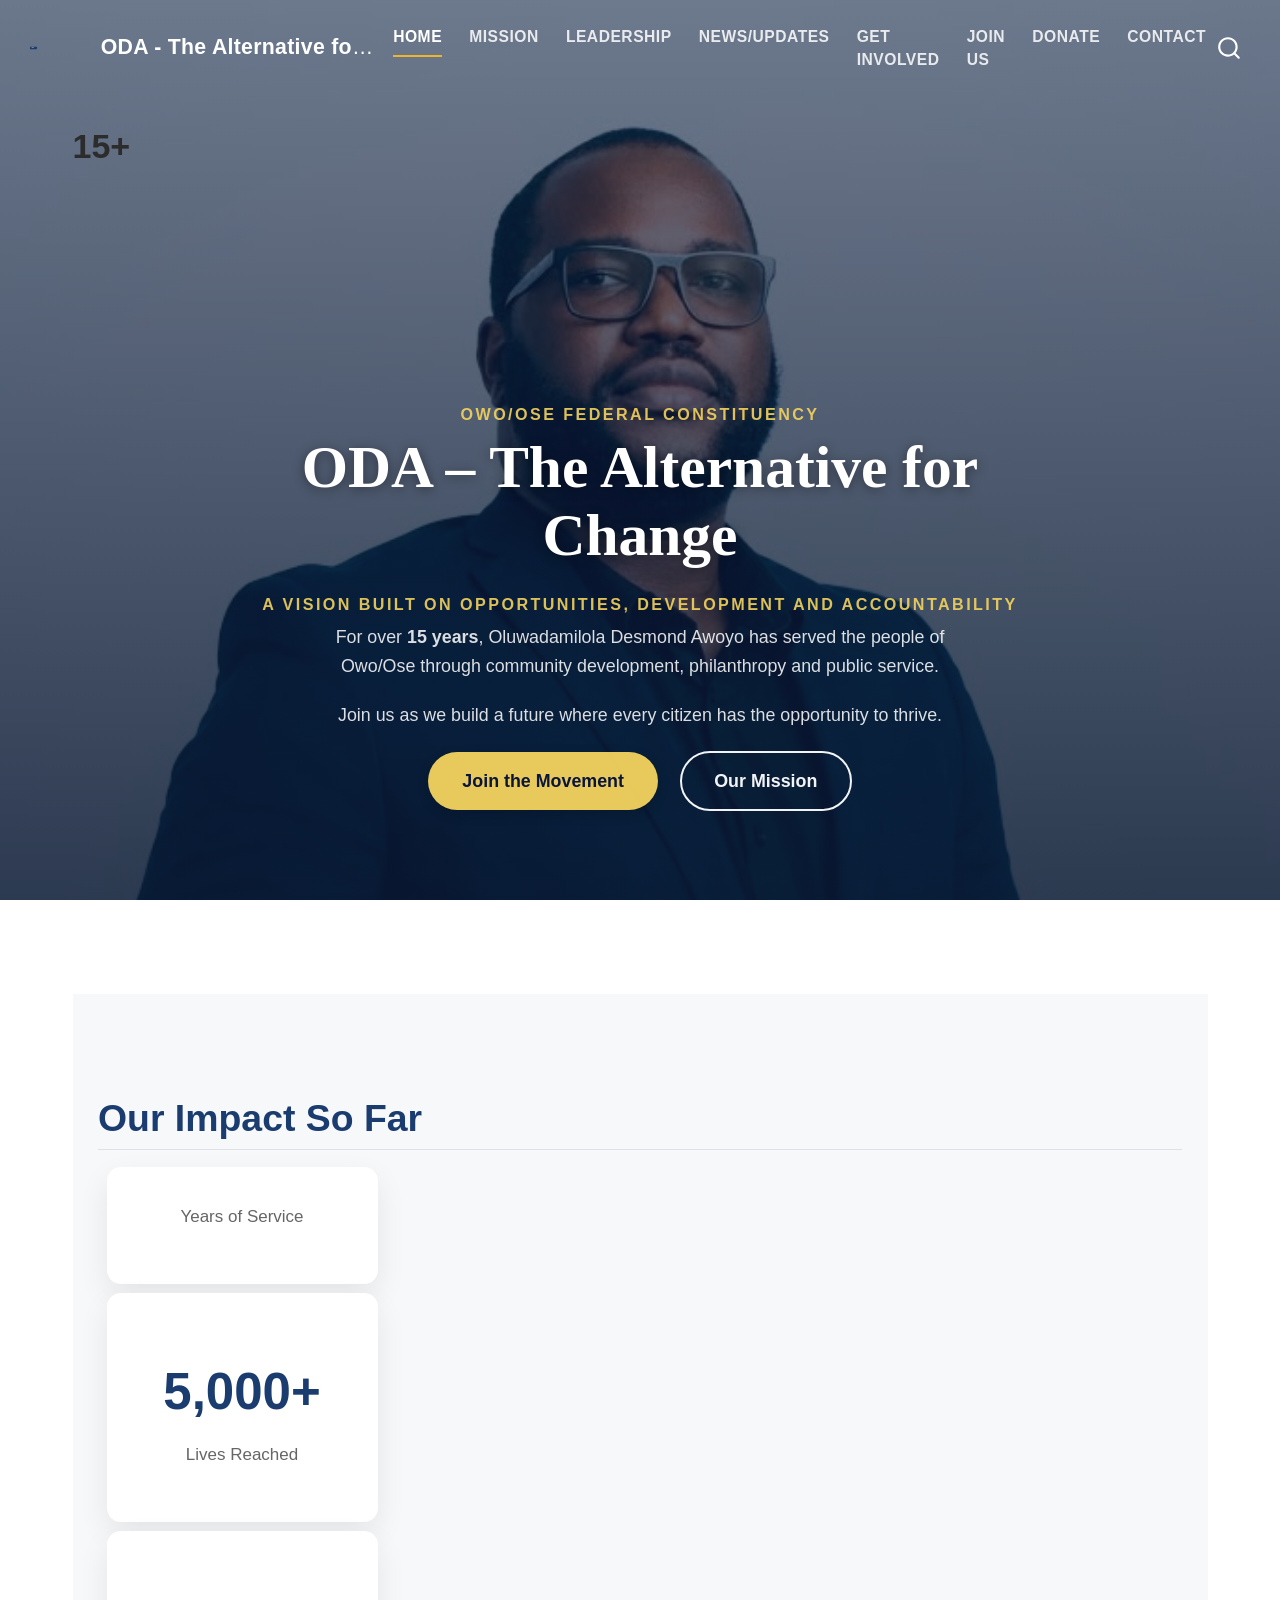
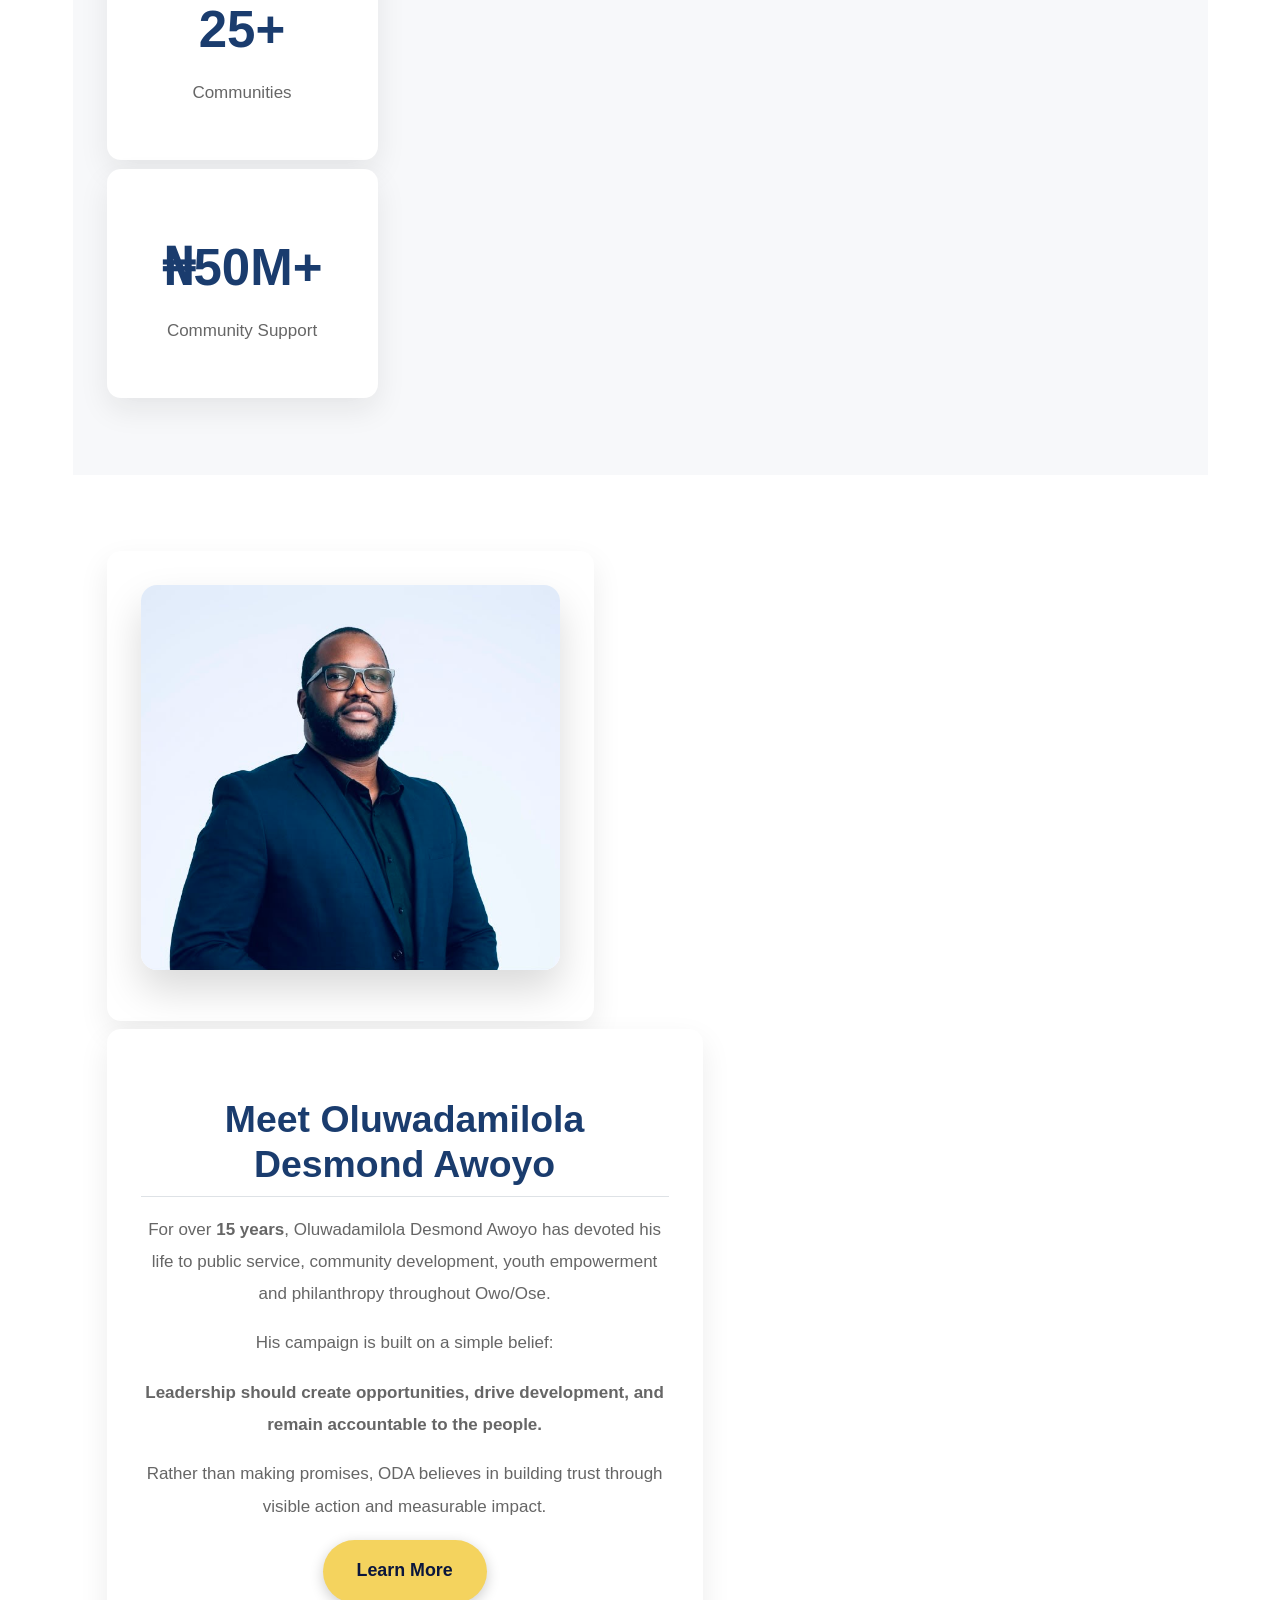
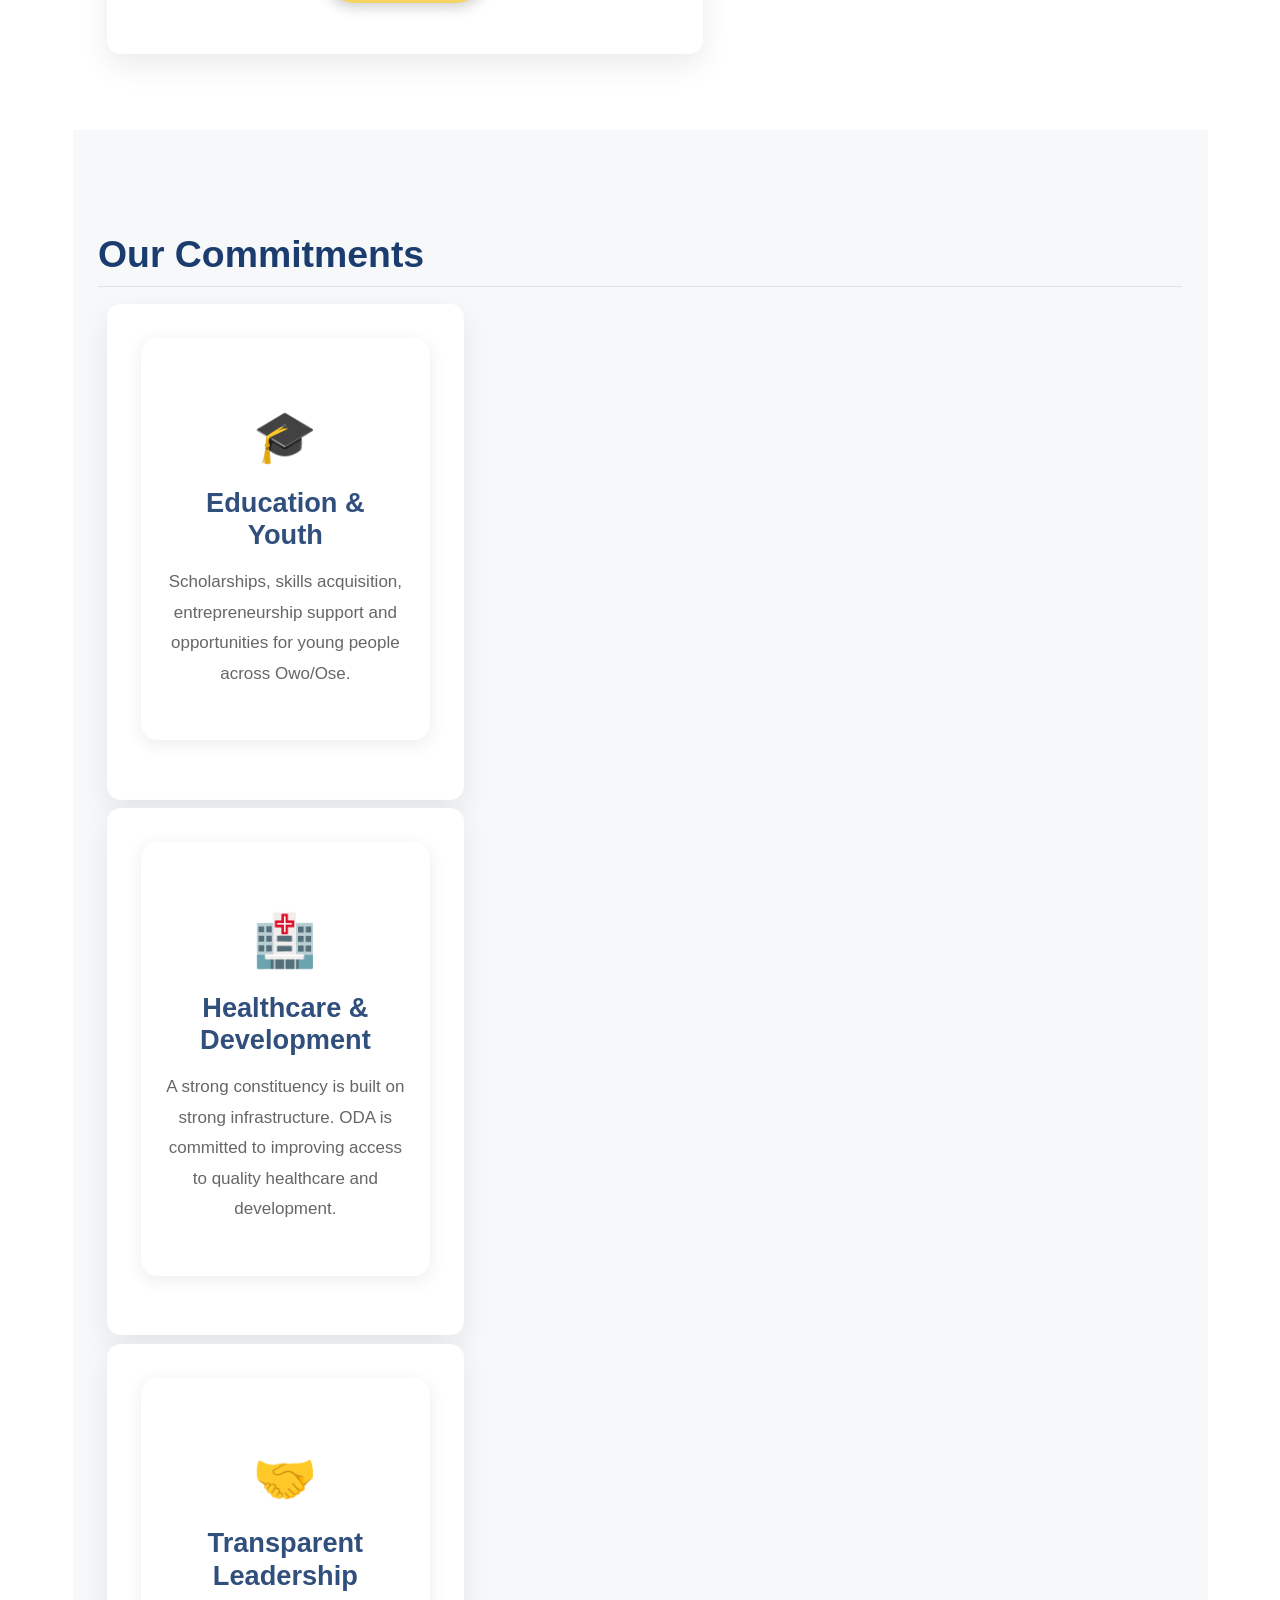
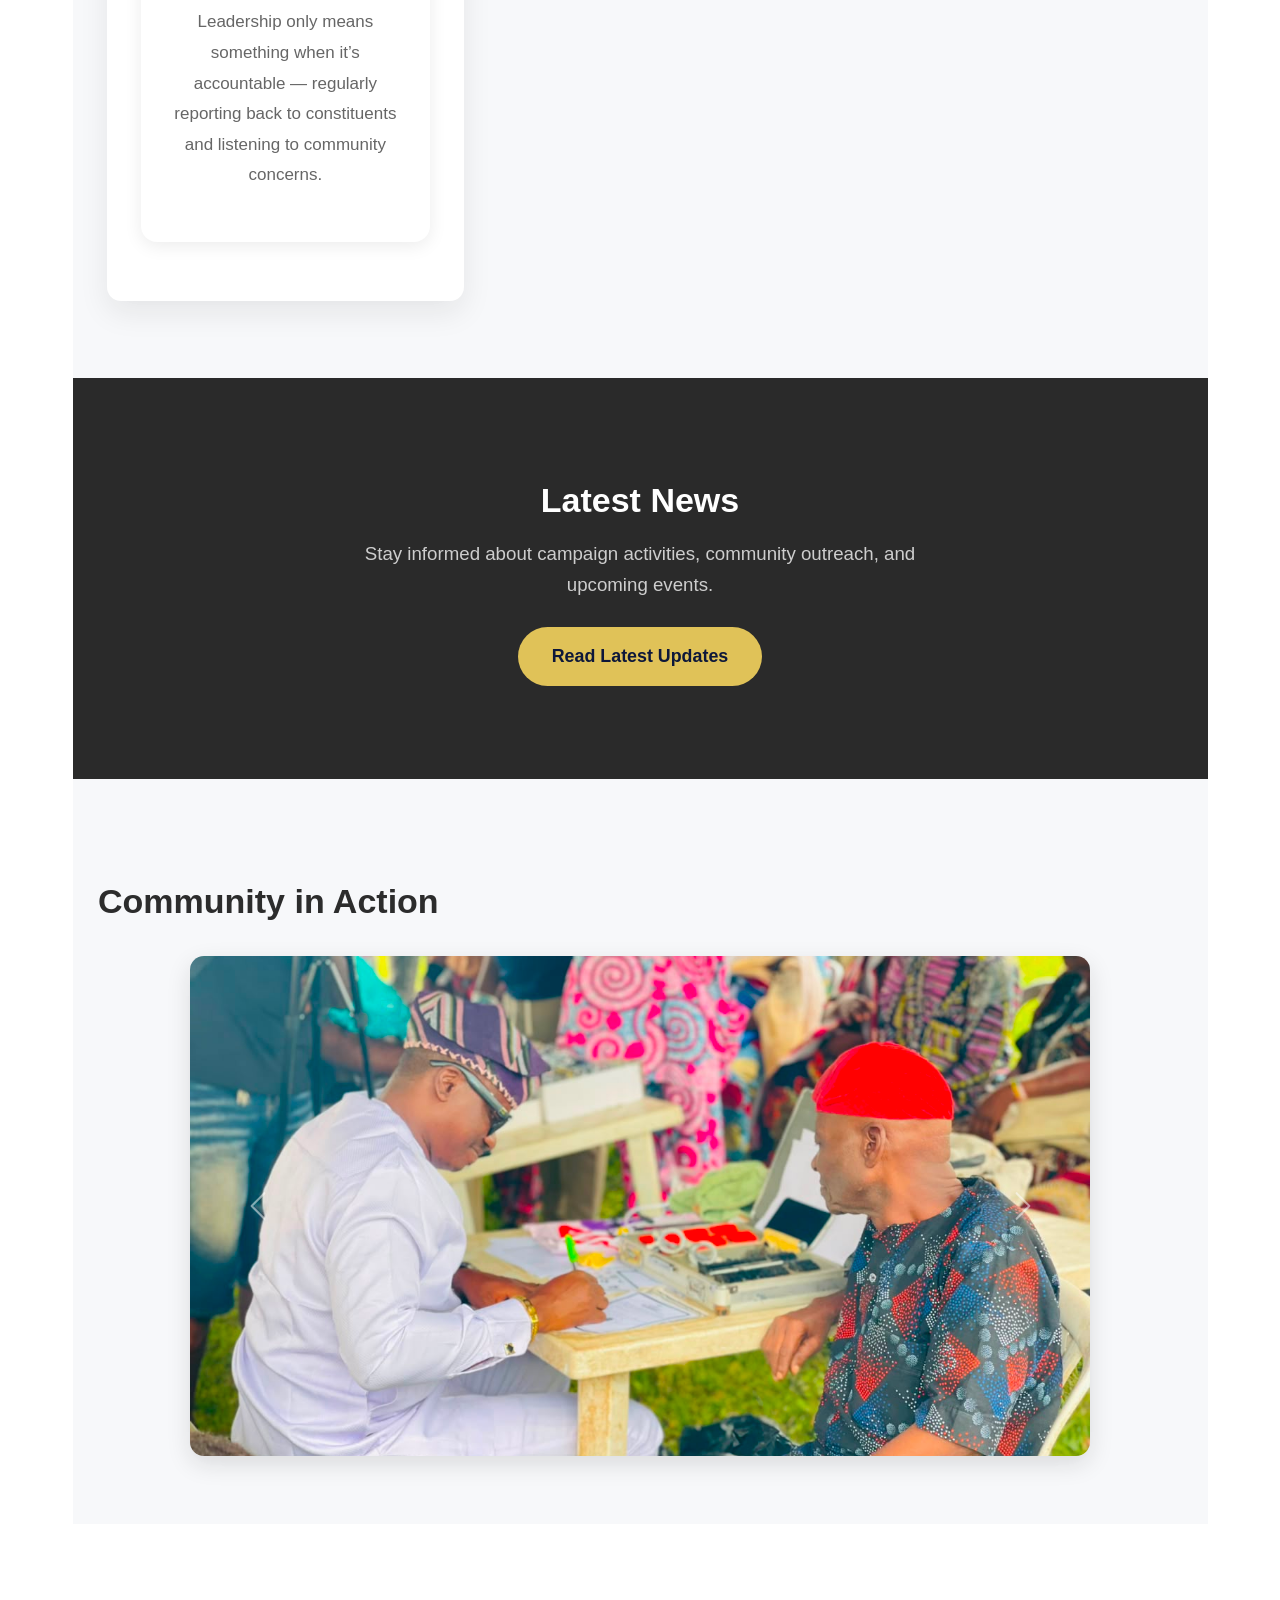
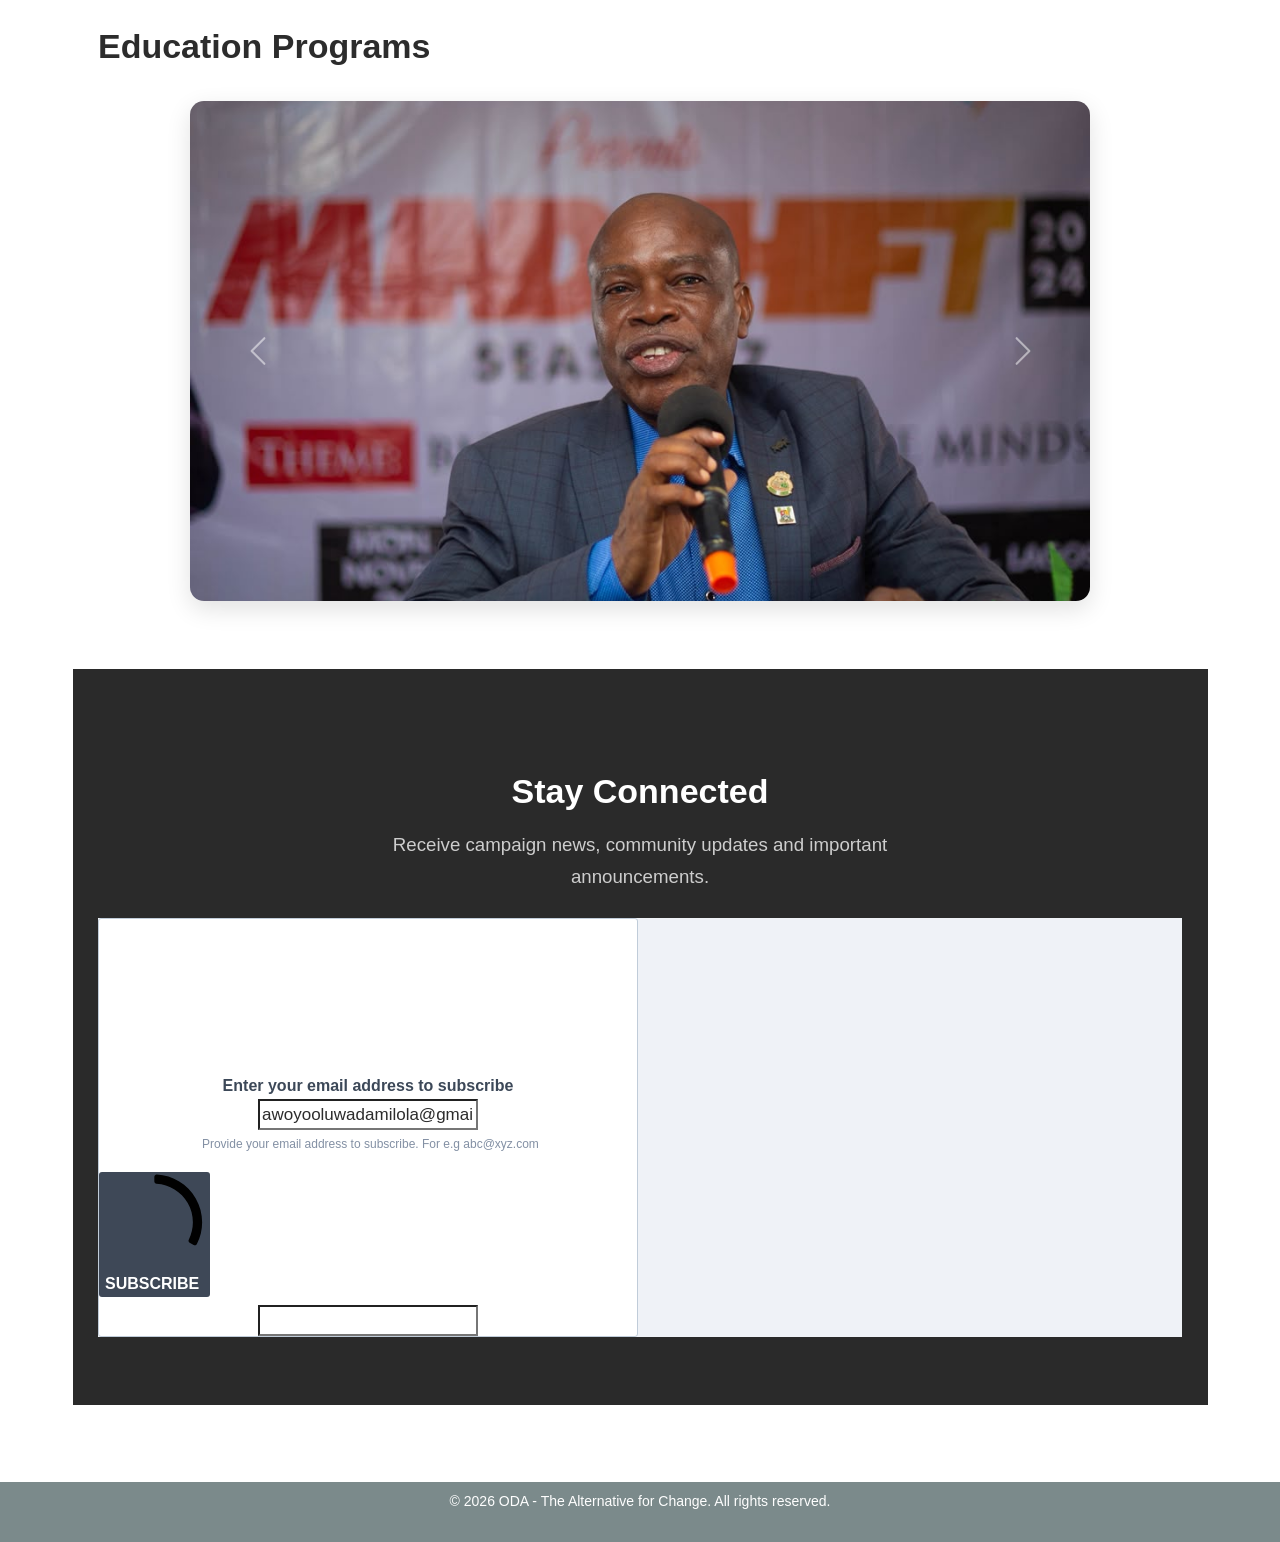
==== commit 77113877: "Fix stacking order conflict from full-page background" ====
--- a/docs/index.html
+++ b/docs/index.html
@@ -45,7 +45,7 @@
 <link href="site_libs/quarto-html/quarto-syntax-highlighting-64a204ab8560d761af7679ceaba22944.css" rel="stylesheet" id="quarto-text-highlighting-styles">
 <script src="site_libs/bootstrap/bootstrap.min.js"></script>
 <link href="site_libs/bootstrap/bootstrap-icons.css" rel="stylesheet">
-<link href="site_libs/bootstrap/bootstrap-a7ff3758860b0d9ff1ba6e31091b5a89.min.css" rel="stylesheet" append-hash="true" id="quarto-bootstrap" data-mode="light">
+<link href="site_libs/bootstrap/bootstrap-4bd19d6e07f003d964999b50853e6073.min.css" rel="stylesheet" append-hash="true" id="quarto-bootstrap" data-mode="light">
 <script id="quarto-search-options" type="application/json">{
   "location": "navbar",
   "copy-button": false,
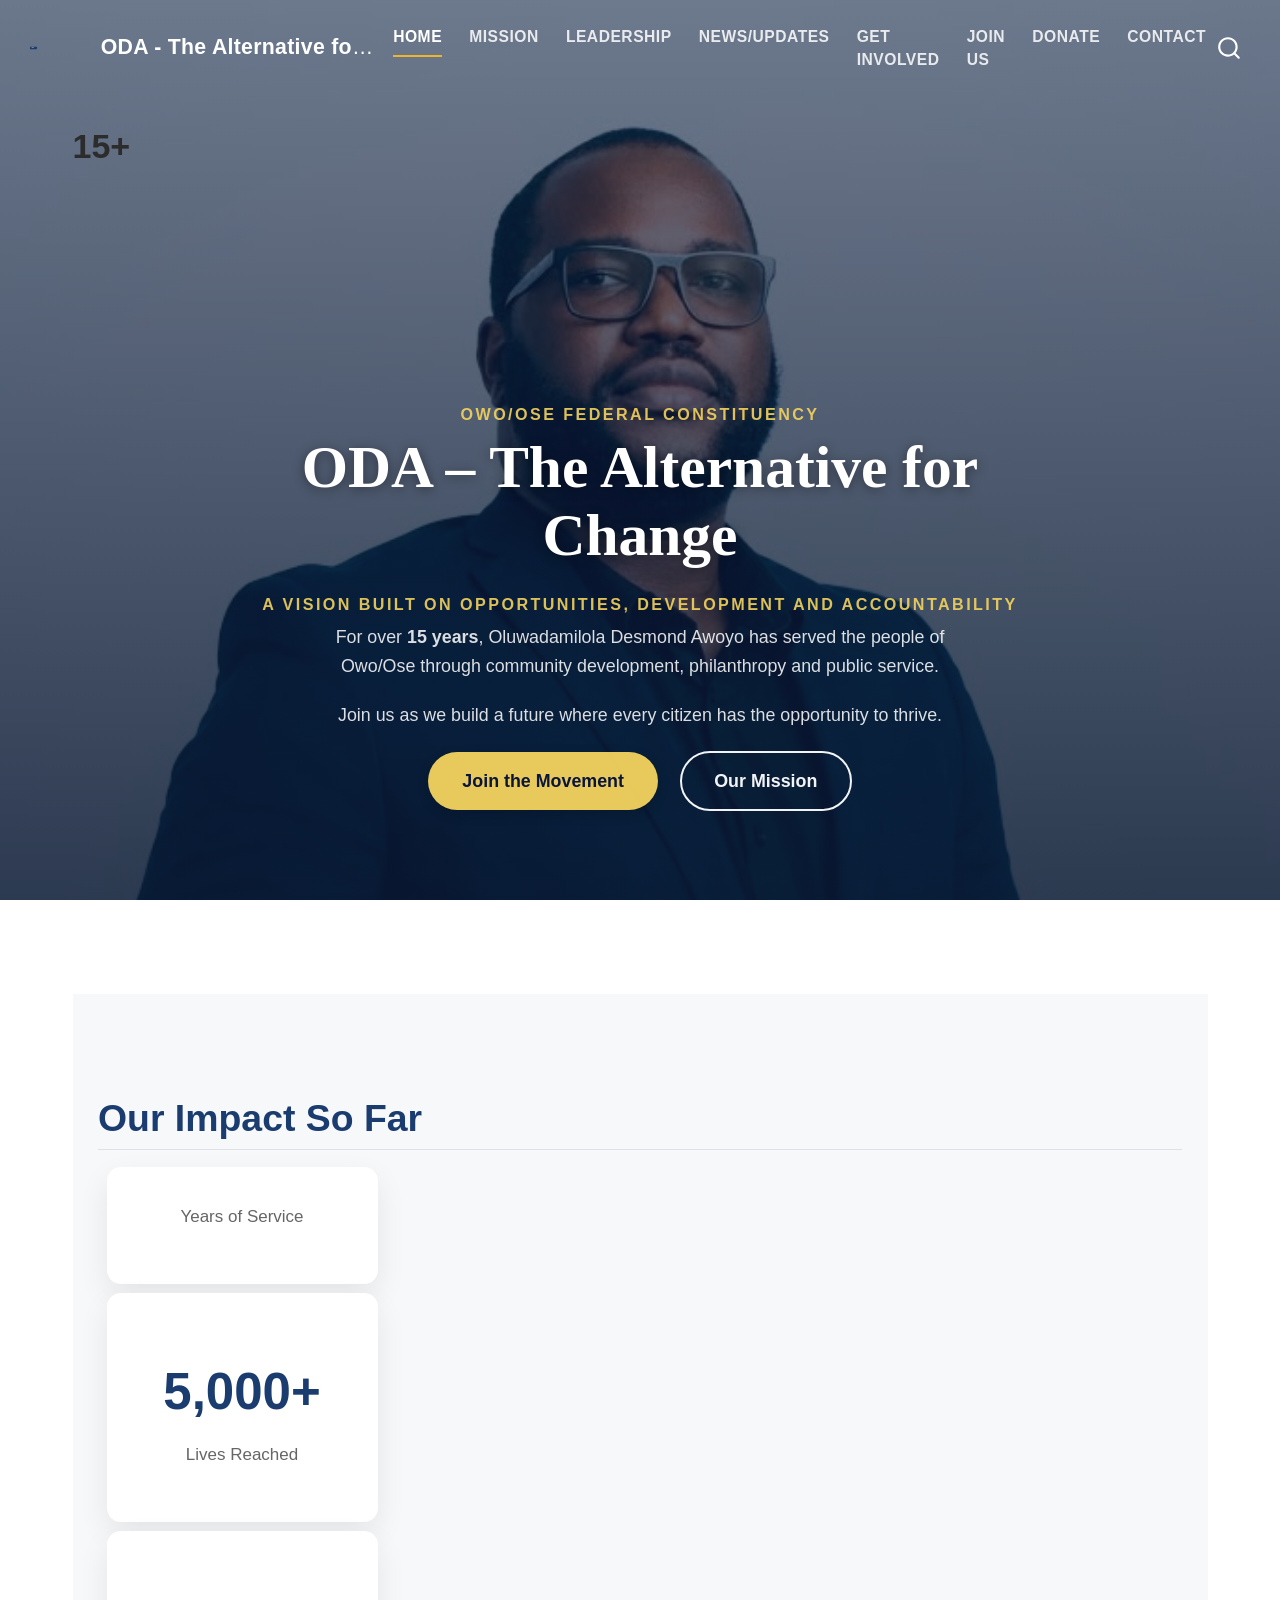
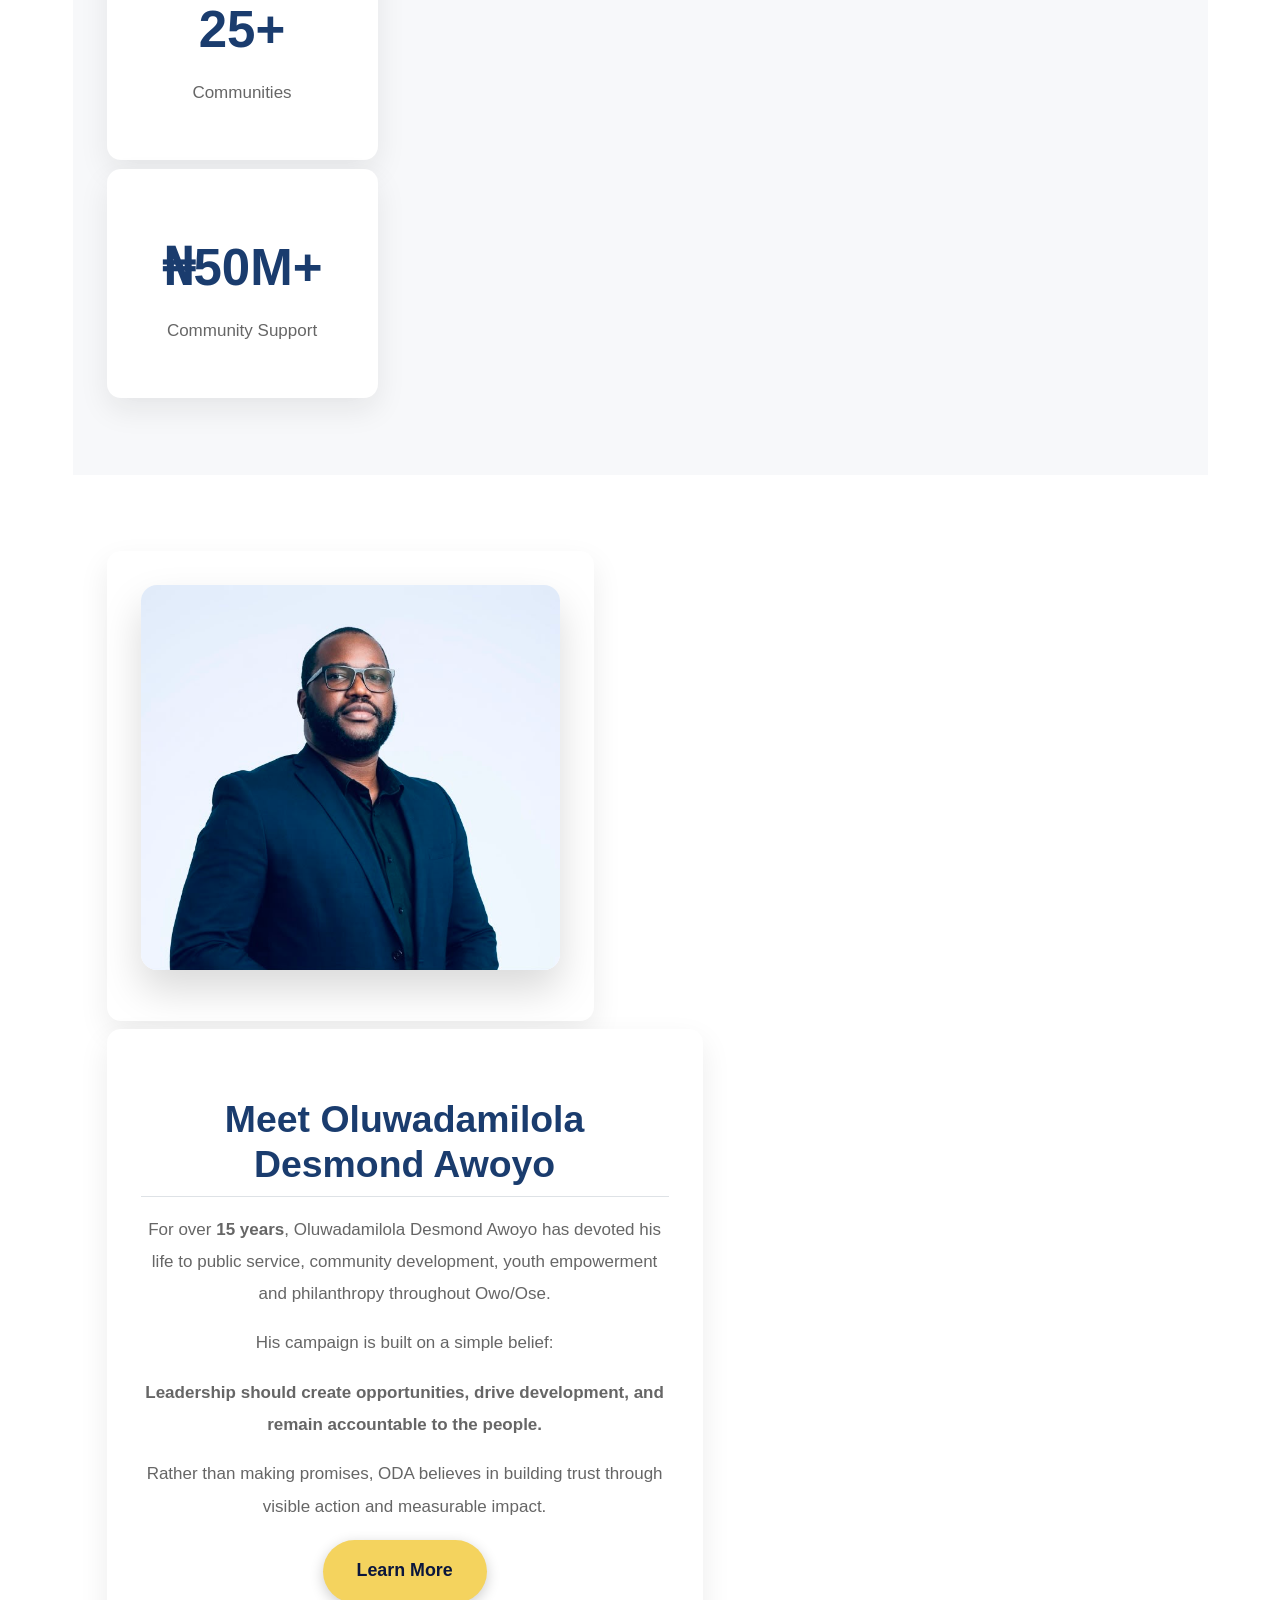
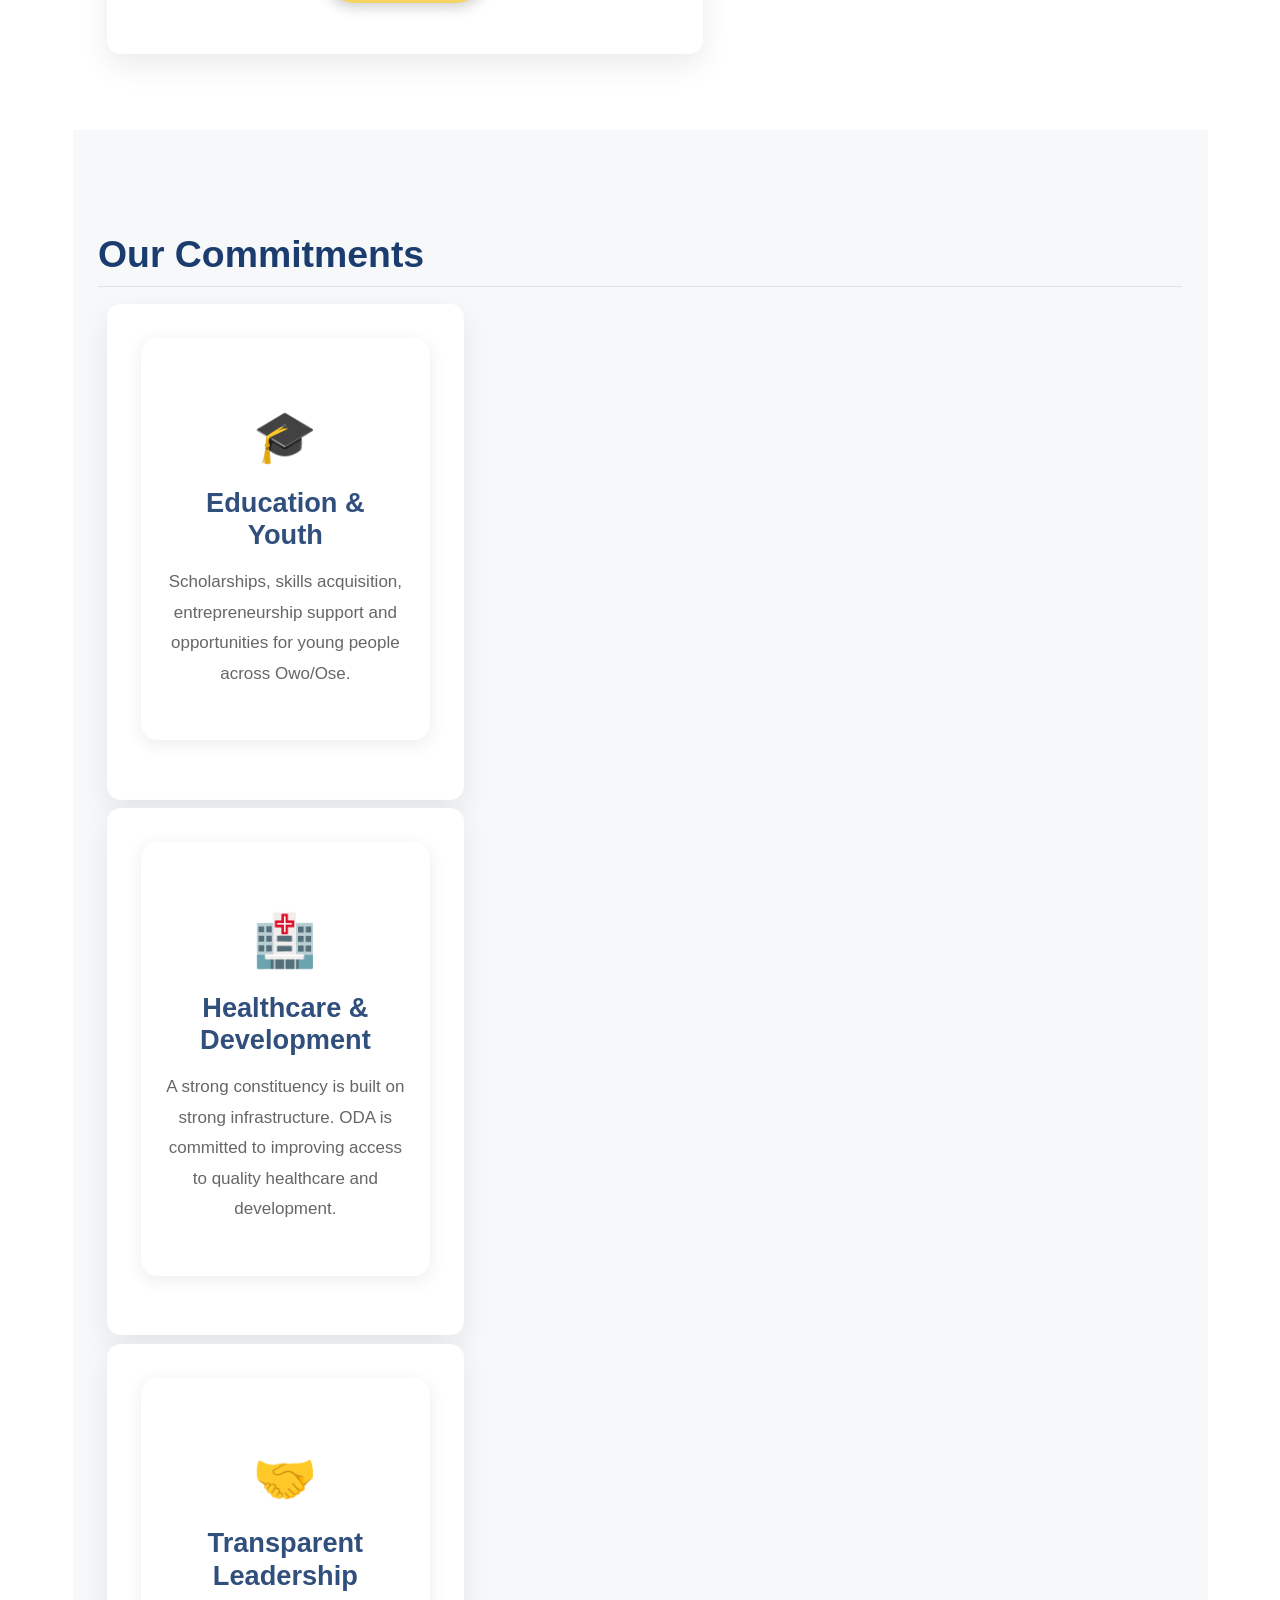
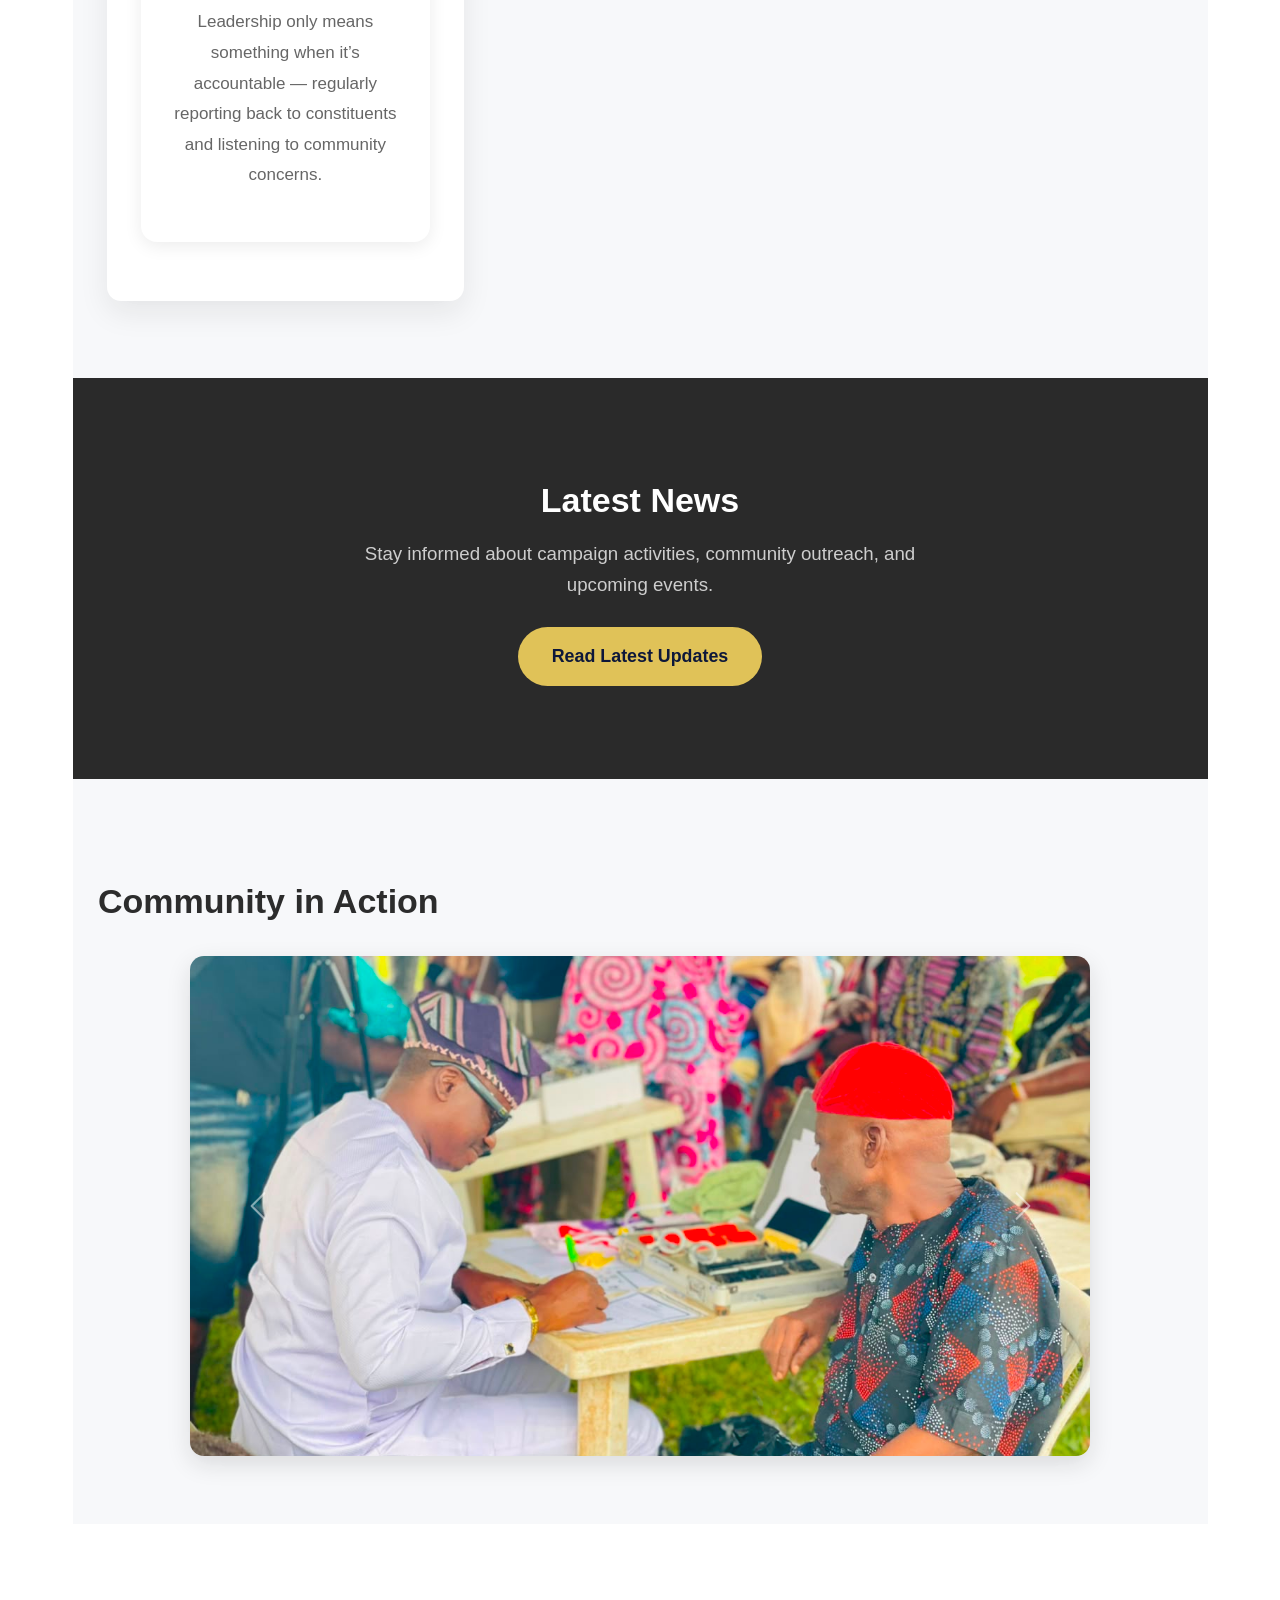
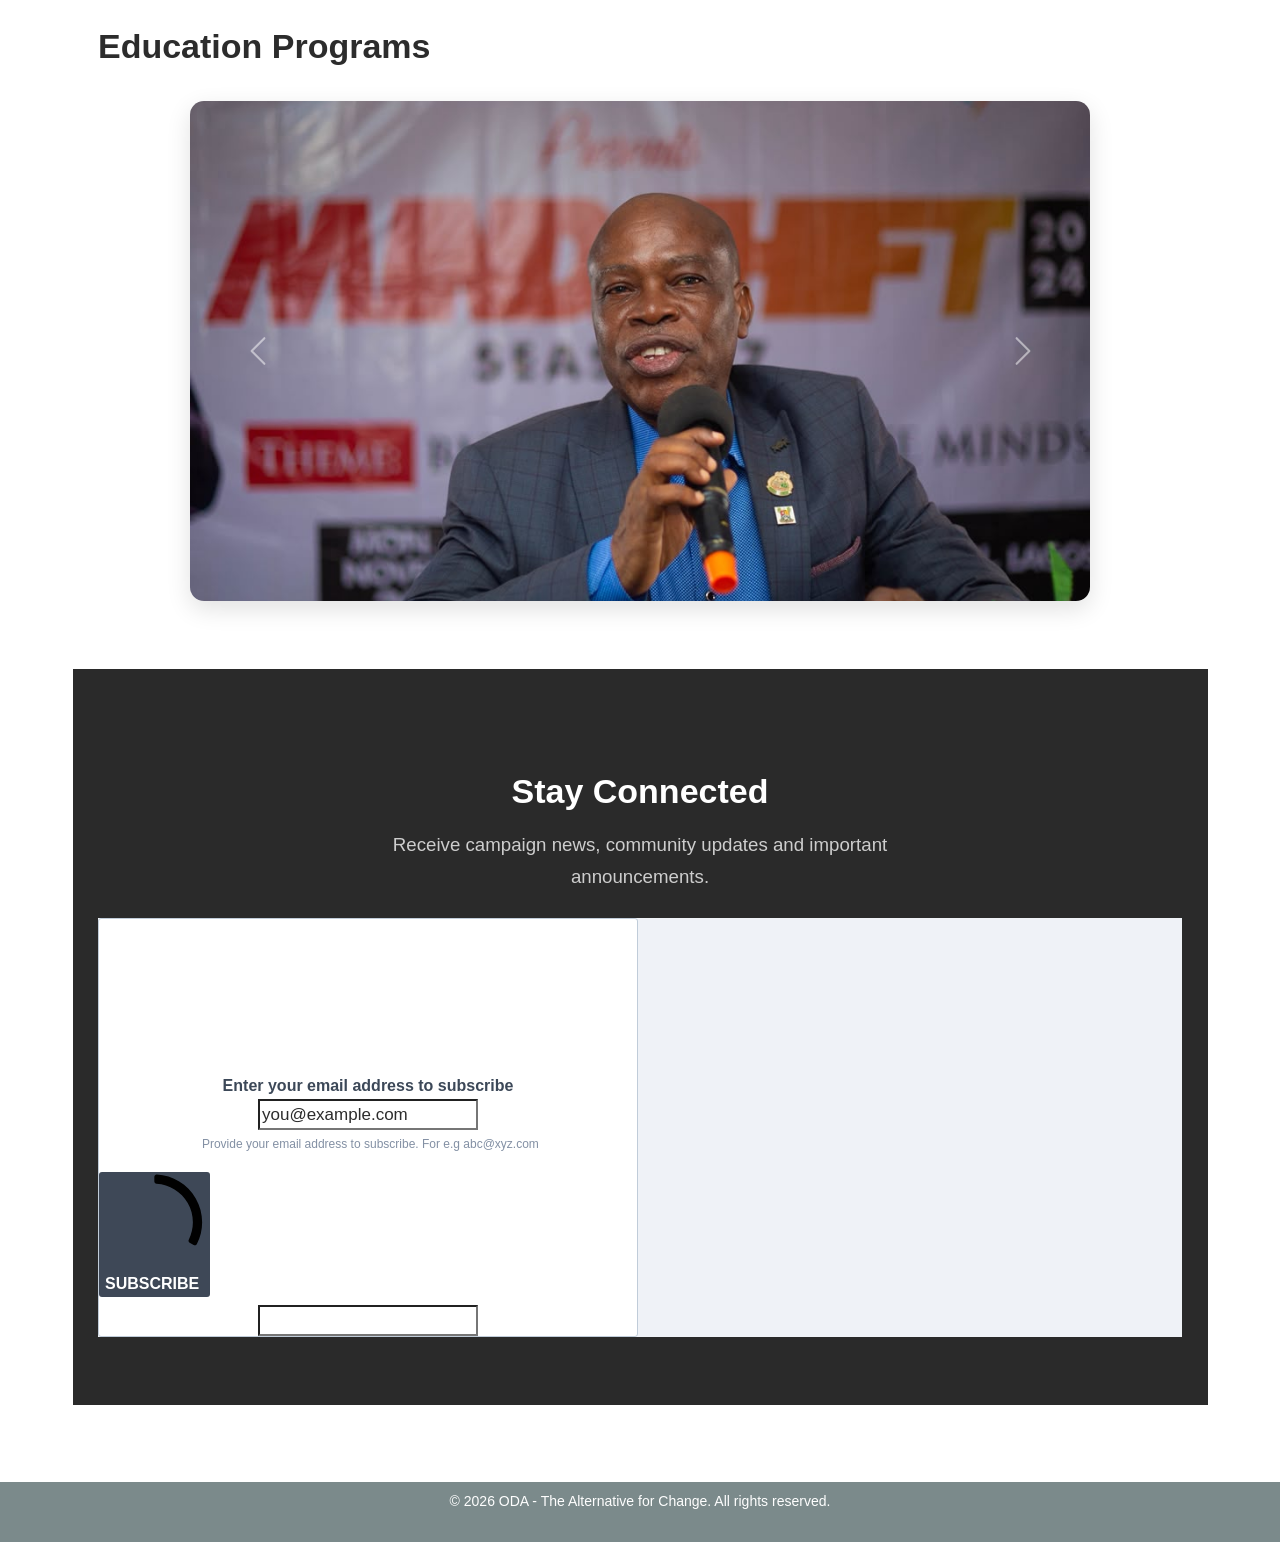
==== commit ce13e0e0: "Remove personal email from newsletter placeholder" ====
--- a/docs/index.html
+++ b/docs/index.html
@@ -422,7 +422,7 @@
                 <div class="form__label-row">
                   <label class="entry__label" style="font-weight: 700; text-align: left; font-family:Helvetica, sans-serif; font-size:16px; color:#3c4858;" for="EMAIL" data-required="*">Enter your email address to subscribe</label>
                   <div class="entry__field">
-                    <input class="input" type="text" id="EMAIL" name="EMAIL" autocomplete="off" value="" placeholder="awoyooluwadamilola@gmail.com" data-required="true" required="">
+                    <input class="input" type="text" id="EMAIL" name="EMAIL" autocomplete="off" value="" placeholder="you@example.com" data-required="true" required="">
                   </div>
                 </div>
                 <label class="entry__error entry__error--primary" style="font-family:Helvetica, sans-serif; font-size:16px; text-align:left; color:#661d1d; background-color:#ffeded; border-color:#ff4949; border-radius:3px;"></label>
